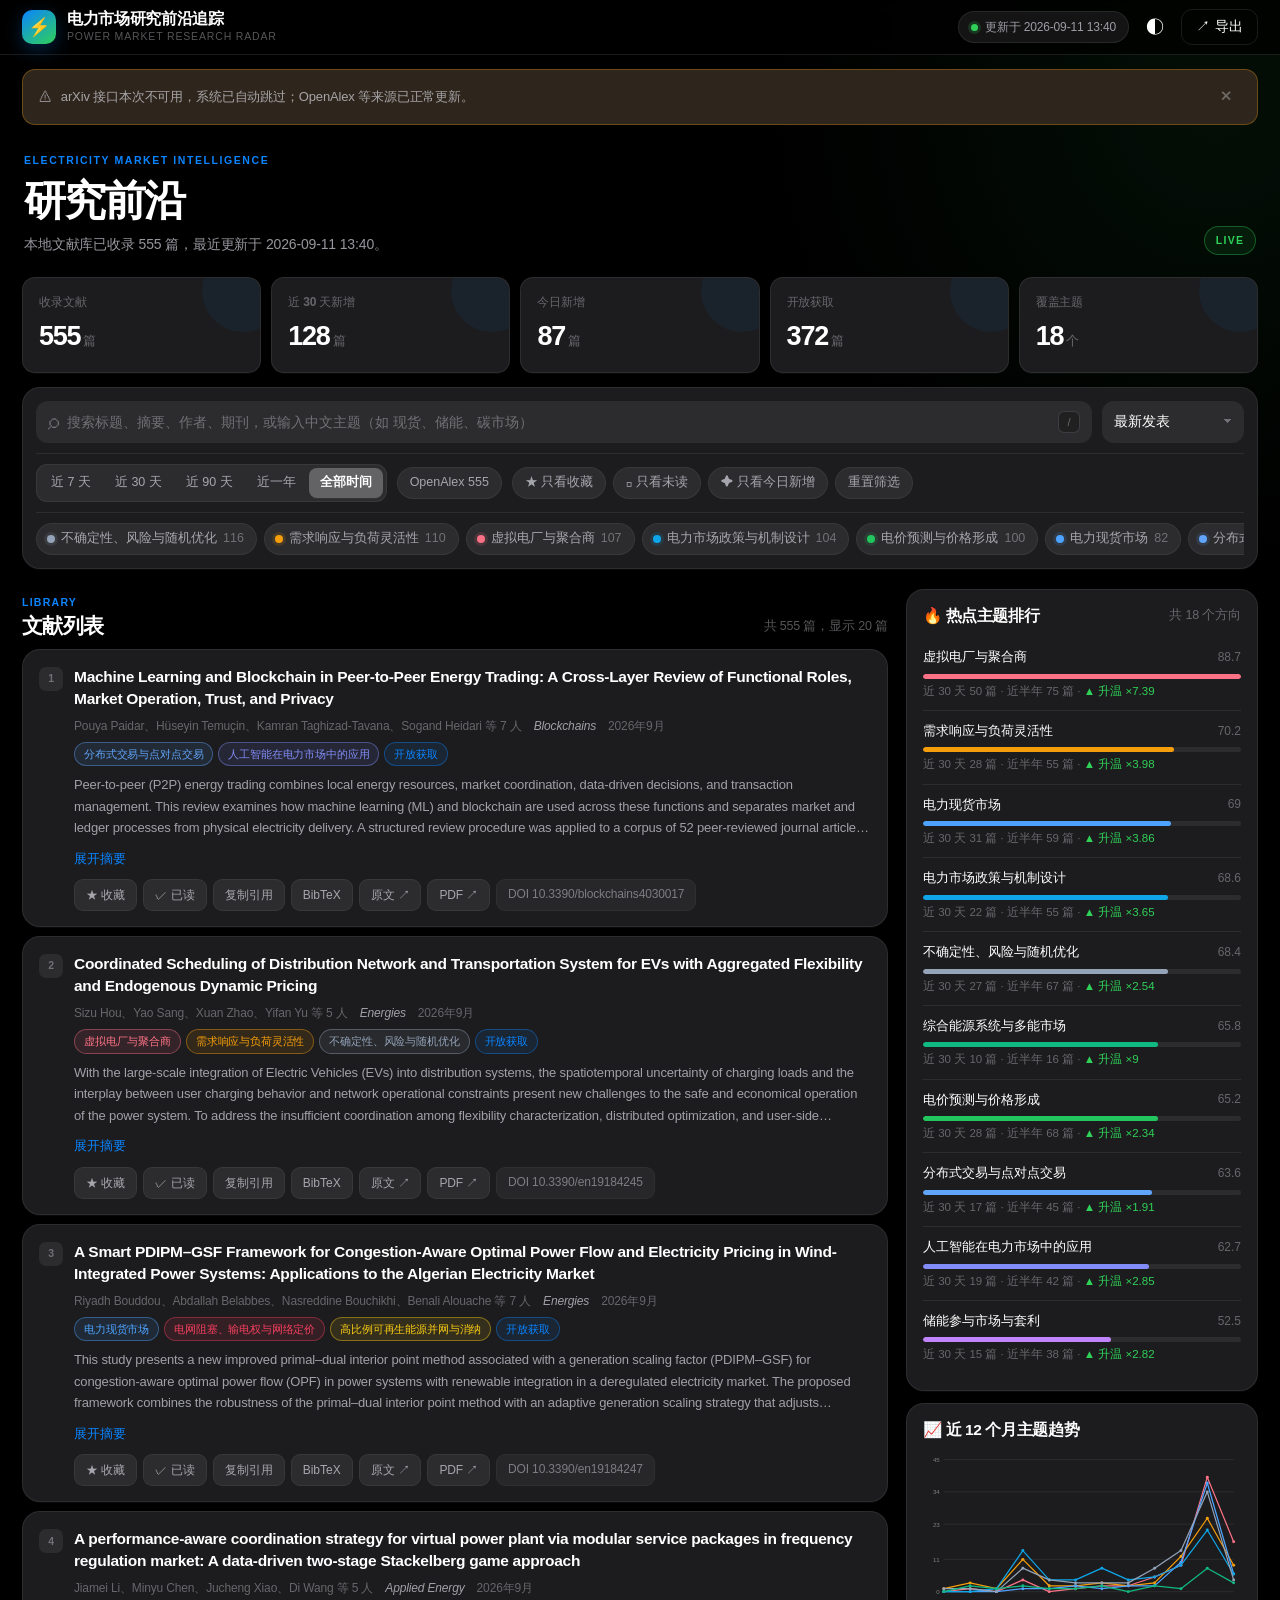
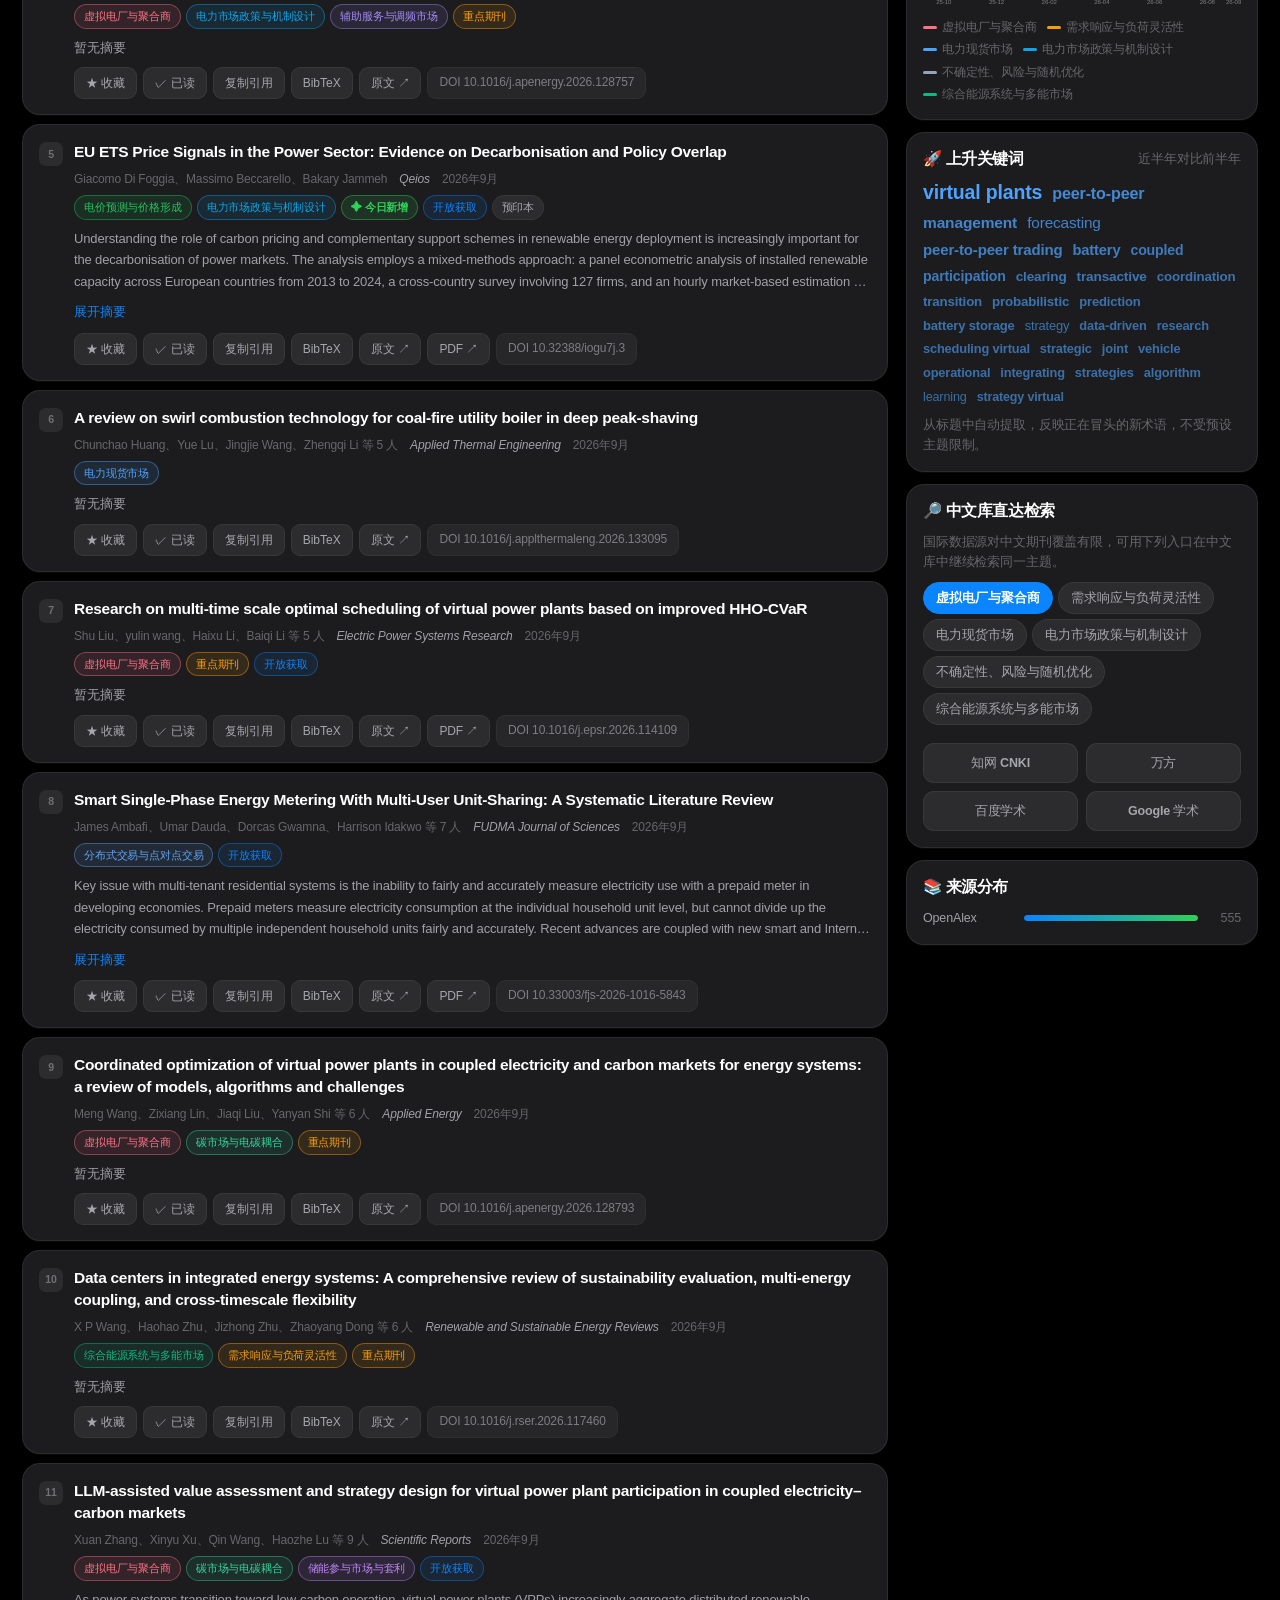
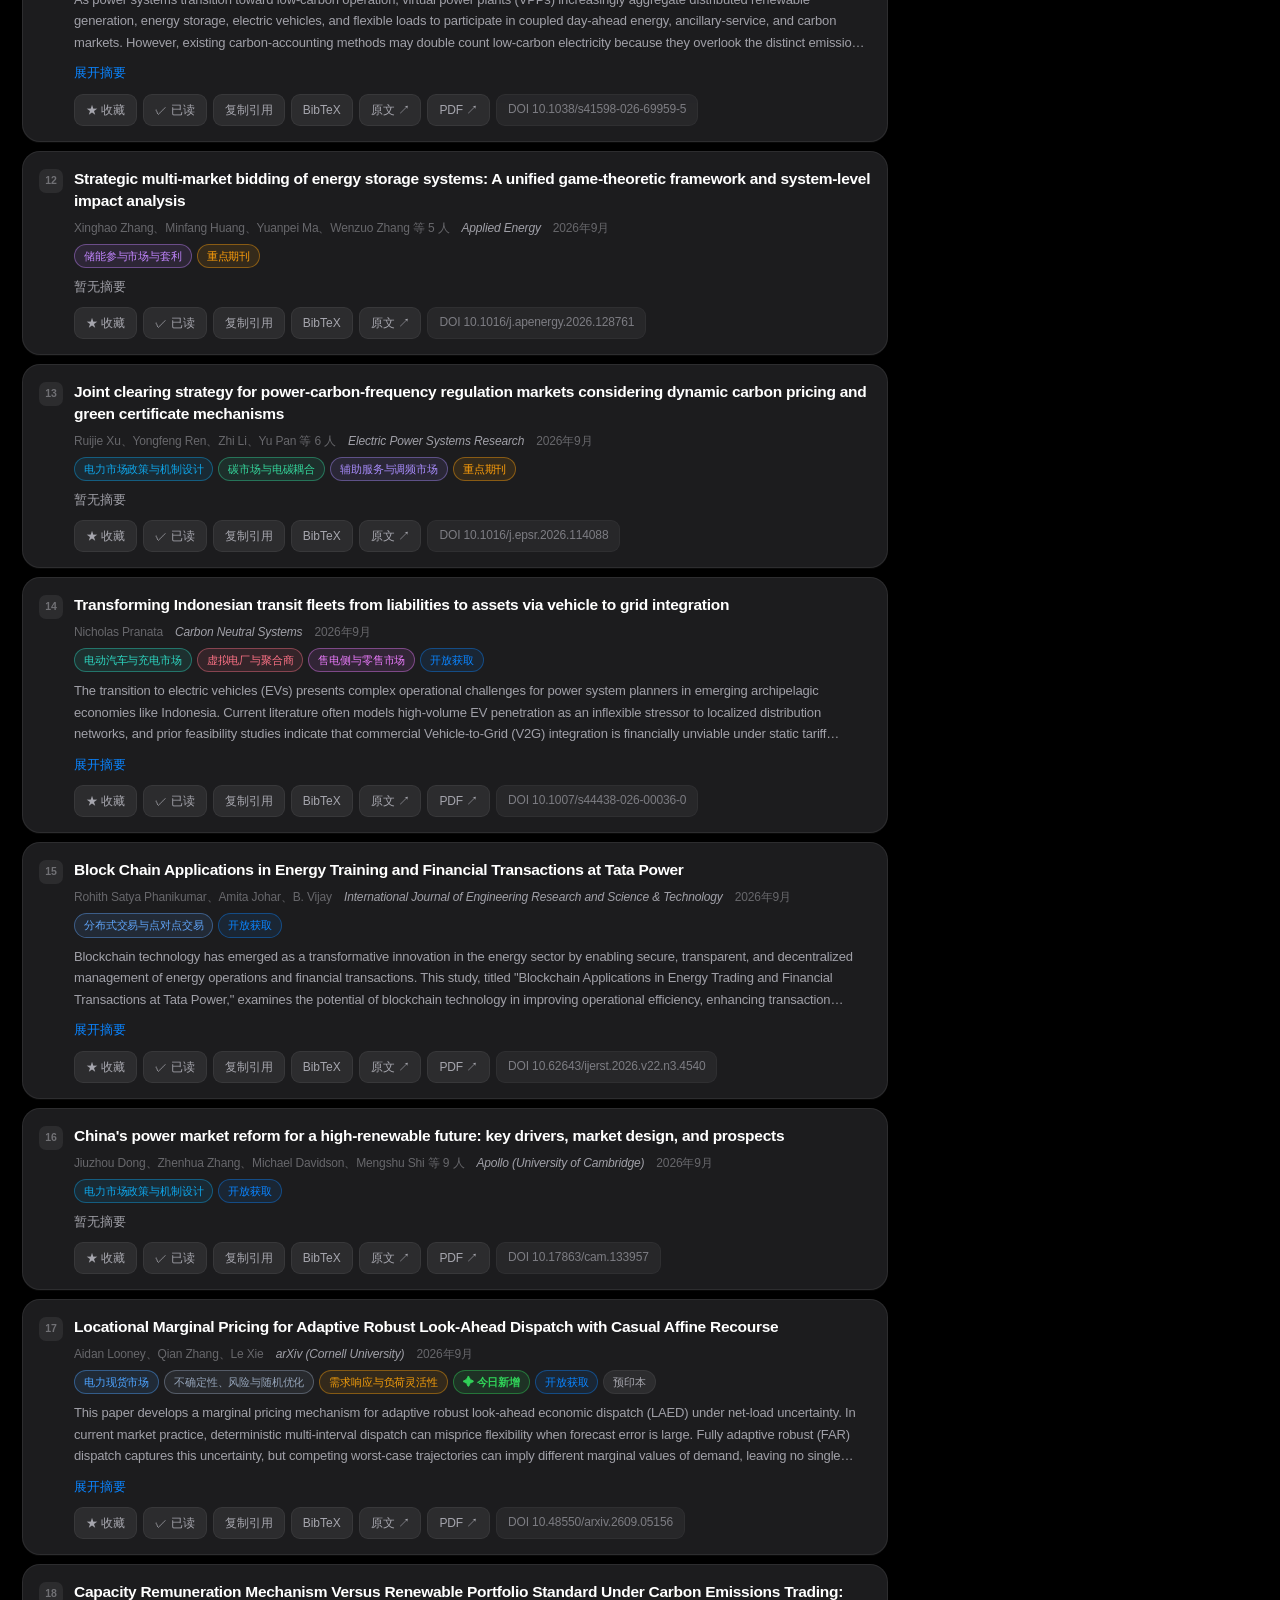
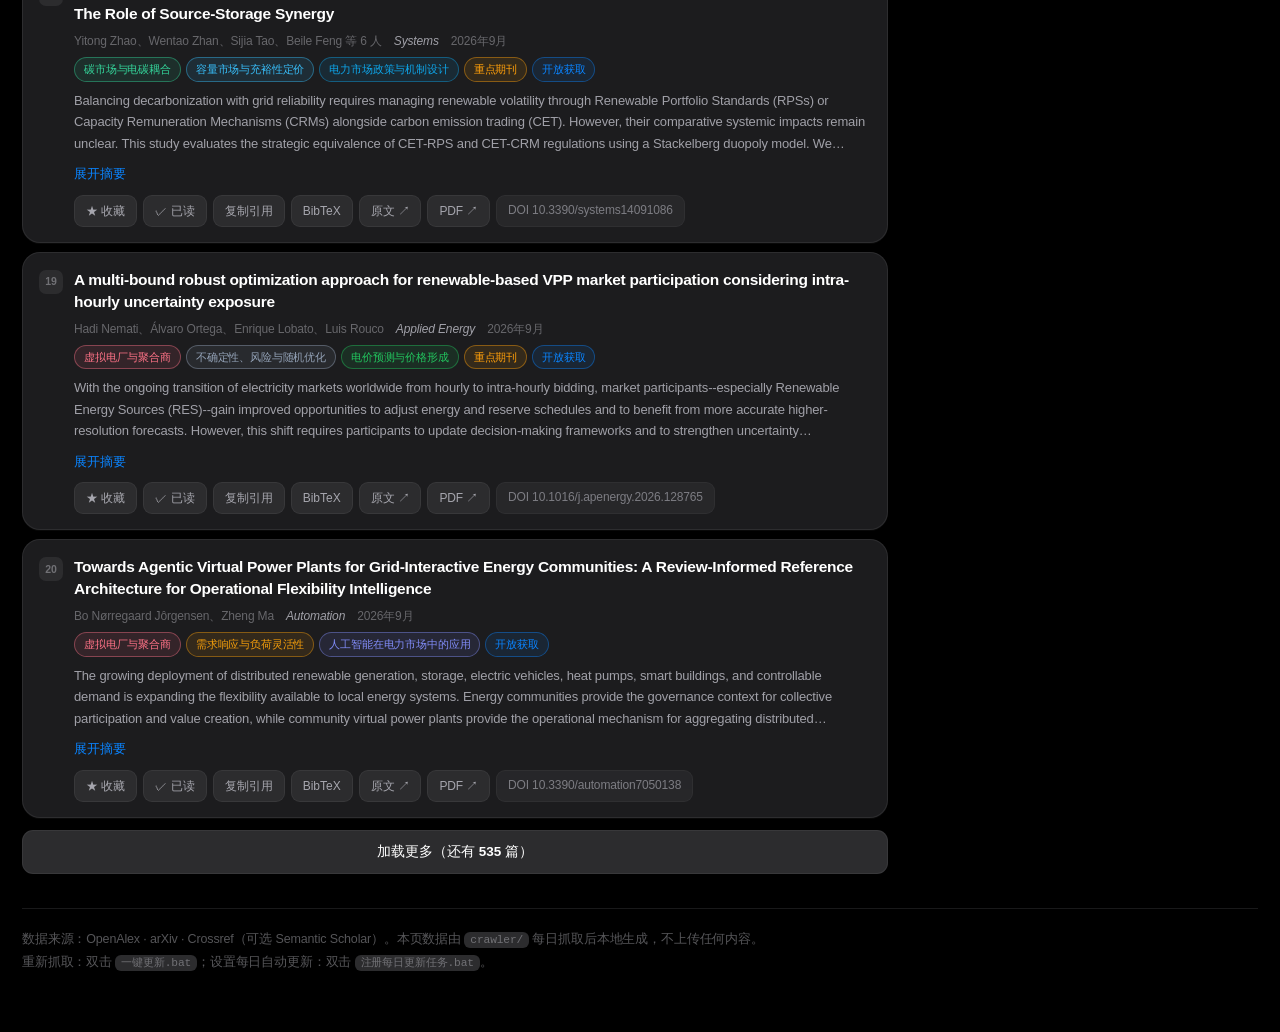
==== index.html @ a50c9492 "Initial commit: power market research radar" ====
<!DOCTYPE html>
<html lang="zh-CN" data-theme="dark">
<head>
<meta charset="UTF-8">
<meta name="viewport" content="width=device-width, initial-scale=1, viewport-fit=cover">
<meta name="color-scheme" content="dark light">
<meta name="theme-color" content="#000000" media="(prefers-color-scheme: dark)">
<meta name="theme-color" content="#f2f2f7" media="(prefers-color-scheme: light)">
<title>电力市场研究前沿追踪</title>
<meta name="description" content="每日自动追踪电力市场研究的前沿热点与重要文献">
<link rel="stylesheet" href="assets/style.css">
</head>
<body>

<header class="topbar" role="banner">
  <div class="topbar-inner">
    <div class="brand">
      <div class="brand-mark" aria-hidden="true">⚡</div>
      <div class="brand-text">
        <h1>电力市场研究前沿追踪</h1>
        <p>Power Market Research Radar</p>
      </div>
    </div>
    <div class="topbar-actions">
      <div class="update-chip" id="updateChip" title="数据更新时间">
        <span class="dot"></span>
        <span id="updateText">加载中…</span>
      </div>
      <button class="btn icon-btn" id="themeBtn" type="button" aria-label="切换深浅色" title="切换深浅色">◐</button>
      <button class="btn ghost" id="exportBtn" type="button" aria-label="导出收藏" title="导出收藏">
        <span aria-hidden="true">↗</span><span class="btn-label">导出</span>
      </button>
    </div>
  </div>
</header>

<div class="banner" id="demoBanner" hidden>
  <span>当前显示的是 <b>演示数据</b>，仅用于预览界面，不是真实文献。</span>
  <span class="banner-hint">双击运行「一键更新.bat」抓取真实文献后，会自动切换为本领域的实际检索结果。</span>
</div>

<div class="banner warn" id="errorBanner" hidden></div>

<main class="wrap">

  <section class="page-heading" aria-labelledby="pageTitle">
    <div class="page-heading-copy">
      <p class="eyebrow">ELECTRICITY MARKET INTELLIGENCE</p>
      <h2 id="pageTitle">研究前沿</h2>
      <p id="pageSummary">正在读取本地文献库…</p>
    </div>
    <div class="heading-badge" aria-hidden="true">LIVE</div>
  </section>

  <section class="stats" id="stats"></section>

  <section class="toolbar card" aria-label="文献筛选与排序">
    <div class="toolbar-row">
      <div class="search" role="search">
        <span class="search-icon" aria-hidden="true">⌕</span>
        <input id="searchInput" type="search" aria-label="搜索文献" placeholder="搜索标题、摘要、作者、期刊，或输入中文主题（如 现货、储能、碳市场）">
        <kbd class="key-hint" aria-hidden="true">/</kbd>
        <button class="clear-search" id="clearSearch" type="button" aria-label="清空搜索" hidden>✕</button>
      </div>
      <select id="sortSelect" class="select" title="排序方式" aria-label="排序方式">
        <option value="newest">最新发表</option>
        <option value="relevance">相关度</option>
        <option value="cited">总被引</option>
        <option value="velocity">引用速度</option>
        <option value="venue">重点期刊优先</option>
      </select>
    </div>

    <div class="toolbar-row wrap-row">
      <div class="chip-group segmented" id="rangeGroup" role="group" aria-label="时间范围">
        <button class="chip" data-days="7">近 7 天</button>
        <button class="chip" data-days="30">近 30 天</button>
        <button class="chip" data-days="90">近 90 天</button>
        <button class="chip" data-days="365">近一年</button>
        <button class="chip active" data-days="0">全部时间</button>
      </div>
      <div class="chip-group" id="sourceGroup"></div>
      <div class="chip-group">
        <button class="chip toggle" id="favFilter">★ 只看收藏</button>
        <button class="chip toggle" id="unreadFilter">◻ 只看未读</button>
        <button class="chip toggle" id="newFilter">✦ 只看今日新增</button>
        <button class="chip" id="resetBtn">重置筛选</button>
      </div>
    </div>

    <div class="toolbar-row">
      <div class="topic-bar" id="topicBar" role="group" aria-label="主题筛选"></div>
    </div>
  </section>

  <div class="layout">

    <section class="main-col">
      <div class="list-head">
        <div>
          <p class="section-kicker">LIBRARY</p>
          <h2 id="listTitle">文献列表</h2>
        </div>
        <div class="list-head-tools">
          <span class="muted" id="resultCount" aria-live="polite"></span>
        </div>
      </div>
      <div id="paperList" class="paper-list"></div>
      <button class="btn load-more" id="loadMoreBtn" type="button" hidden>加载更多</button>
      <div class="empty" id="emptyState" hidden></div>
    </section>

    <aside class="side-col">

      <div class="card panel">
        <div class="panel-head">
          <h3>🔥 热点主题排行</h3>
          <span class="muted" id="hotMeta"></span>
        </div>
        <div id="hotList" class="hot-list"></div>
      </div>

      <div class="card panel">
        <div class="panel-head">
          <h3>📈 近 12 个月主题趋势</h3>
        </div>
        <div class="chart-box">
          <svg id="trendChart" viewBox="0 0 520 260" preserveAspectRatio="xMidYMid meet"></svg>
        </div>
        <div class="legend" id="trendLegend"></div>
      </div>

      <div class="card panel">
        <div class="panel-head">
          <h3>🚀 上升关键词</h3>
          <span class="muted">近半年对比前半年</span>
        </div>
        <div class="cloud" id="risingCloud"></div>
        <p class="panel-note">从标题中自动提取，反映正在冒头的新术语，不受预设主题限制。</p>
      </div>

      <div class="card panel">
        <div class="panel-head">
          <h3>🔎 中文库直达检索</h3>
        </div>
        <p class="panel-note">国际数据源对中文期刊覆盖有限，可用下列入口在中文库中继续检索同一主题。</p>
        <div class="cn-links" id="cnLinks"></div>
      </div>

      <div class="card panel">
        <div class="panel-head">
          <h3>📚 来源分布</h3>
        </div>
        <div class="source-stats" id="sourceStats"></div>
      </div>

    </aside>
  </div>

  <footer class="footer">
    <p>数据来源：OpenAlex · arXiv · Crossref（可选 Semantic Scholar）。本页数据由 <code>crawler/</code> 每日抓取后本地生成，不上传任何内容。</p>
    <p class="muted">重新抓取：双击 <code>一键更新.bat</code>；设置每日自动更新：双击 <code>注册每日更新任务.bat</code>。</p>
  </footer>
</main>

<div class="modal" id="exportModal" role="dialog" aria-modal="true" aria-labelledby="exportTitle" hidden>
  <div class="modal-box" role="document">
    <div class="sheet-grabber" aria-hidden="true"></div>
    <div class="modal-head">
      <div>
        <p class="section-kicker">EXPORT</p>
        <h3 id="exportTitle">导出收藏文献</h3>
      </div>
      <button class="btn icon-btn" id="closeExport" type="button" aria-label="关闭">✕</button>
    </div>
    <p class="muted" id="exportCount"></p>
    <textarea id="exportText" readonly spellcheck="false" aria-label="导出内容"></textarea>
    <div class="modal-foot">
      <div class="chip-group segmented compact" role="group" aria-label="导出格式">
        <button class="chip active" data-fmt="bibtex">BibTeX</button>
        <button class="chip" data-fmt="markdown">Markdown</button>
        <button class="chip" data-fmt="csv">CSV</button>
        <button class="chip" data-fmt="apa">参考文献</button>
      </div>
      <div class="chip-group">
        <button class="btn" id="copyExport">复制</button>
        <button class="btn primary" id="downloadExport">下载文件</button>
      </div>
    </div>
  </div>
</div>

<div class="toast" id="toast" role="status" aria-live="polite" hidden></div>

<script src="data/data.js"></script>
<script src="data/demo.js"></script>
<script src="assets/app.js"></script>
</body>
</html>
---- assets/style.css ----
/* 电力市场研究前沿追踪 — iOS 风格界面
   无外部依赖，支持 file:// 直接打开。 */

/* ---------------------------------------------------------------- 设计变量 */

:root {
  color-scheme: dark;
  --bg: #000000;
  --bg-soft: #1c1c1e;
  --card: #1c1c1e;
  --card-2: #2c2c2e;
  --card-3: #3a3a3c;
  --line: rgba(84, 84, 88, .58);
  --line-soft: rgba(84, 84, 88, .30);
  --text: #ffffff;
  --text-2: rgba(235, 235, 245, .64);
  --text-3: rgba(235, 235, 245, .36);
  --accent: #0a84ff;
  --accent-2: #30d158;
  --warn: #ff9f0a;
  --danger: #ff453a;
  --chrome: rgba(0, 0, 0, .72);
  --chrome-line: rgba(255, 255, 255, .10);
  --seg-active: #636366;
  --shadow: 0 18px 50px rgba(0, 0, 0, .42);
  --shadow-soft: 0 1px 0 rgba(255, 255, 255, .035);
  --radius-xl: 24px;
  --radius-lg: 18px;
  --radius-md: 13px;
  --radius-sm: 10px;
  --tap: 44px;
  --ease: cubic-bezier(.2, .8, .2, 1);
}

html[data-theme="light"] {
  color-scheme: light;
  --bg: #f2f2f7;
  --bg-soft: #e5e5ea;
  --card: #ffffff;
  --card-2: #f2f2f7;
  --card-3: #e5e5ea;
  --line: rgba(60, 60, 67, .20);
  --line-soft: rgba(60, 60, 67, .11);
  --text: #000000;
  --text-2: rgba(60, 60, 67, .70);
  --text-3: rgba(60, 60, 67, .46);
  --accent: #007aff;
  --accent-2: #34c759;
  --warn: #ff9500;
  --danger: #ff3b30;
  --chrome: rgba(242, 242, 247, .78);
  --chrome-line: rgba(60, 60, 67, .14);
  --seg-active: #ffffff;
  --shadow: 0 20px 50px rgba(0, 0, 0, .12);
  --shadow-soft: 0 1px 2px rgba(0, 0, 0, .035);
}

/* ---------------------------------------------------------------- 基础 */

* { box-sizing: border-box; }

[hidden] { display: none !important; }

html {
  scroll-behavior: smooth;
  -webkit-text-size-adjust: 100%;
}

html, body { margin: 0; padding: 0; }

body {
  min-height: 100vh;
  background:
    radial-gradient(circle at 8% -10%, color-mix(in srgb, var(--accent) 12%, transparent), transparent 34rem),
    var(--bg);
  color: var(--text);
  font-family: -apple-system, BlinkMacSystemFont, "SF Pro Text", "SF Pro Display",
               "PingFang SC", "Hiragino Sans GB", "Microsoft YaHei", sans-serif;
  font-size: 15px;
  line-height: 1.5;
  letter-spacing: -.01em;
  -webkit-font-smoothing: antialiased;
  text-rendering: optimizeLegibility;
  transition: background-color .28s var(--ease), color .28s var(--ease);
}

body::before {
  content: "";
  position: fixed;
  inset: 0;
  pointer-events: none;
  z-index: -1;
  background:
    radial-gradient(circle at 95% 12%, color-mix(in srgb, var(--accent-2) 7%, transparent), transparent 28rem);
}

a {
  color: var(--accent);
  text-decoration: none;
  -webkit-tap-highlight-color: transparent;
}

a:hover { text-decoration: none; }

h1, h2, h3 {
  margin: 0;
  font-weight: 700;
  line-height: 1.25;
  letter-spacing: -.025em;
}

code {
  font-family: ui-monospace, "SF Mono", "Cascadia Code", Consolas, monospace;
  background: var(--card-2);
  padding: 2px 6px;
  border-radius: 6px;
  font-size: .9em;
}

button, input, select, textarea {
  font: inherit;
  color: inherit;
}

button, a, input, select, textarea {
  outline: none;
}

button:focus-visible,
a:focus-visible,
input:focus-visible,
select:focus-visible,
textarea:focus-visible,
[tabindex]:focus-visible {
  box-shadow: 0 0 0 3px color-mix(in srgb, var(--accent) 36%, transparent);
}

::selection {
  color: #fff;
  background: color-mix(in srgb, var(--accent) 82%, #000);
}

.muted {
  color: var(--text-3);
  font-size: 12.5px;
}

.section-kicker {
  margin: 0 0 2px;
  color: var(--accent);
  font-size: 10.5px;
  font-weight: 700;
  letter-spacing: .12em;
}

/* ---------------------------------------------------------------- 顶栏 */

.topbar {
  position: sticky;
  top: 0;
  z-index: 60;
  padding-top: env(safe-area-inset-top);
  background: var(--chrome);
  border-bottom: 1px solid var(--chrome-line);
  -webkit-backdrop-filter: saturate(180%) blur(22px);
  backdrop-filter: saturate(180%) blur(22px);
  transition: background-color .28s var(--ease), border-color .28s var(--ease);
}

.topbar-inner {
  width: min(1280px, 100%);
  min-height: 54px;
  margin: 0 auto;
  padding: 8px 22px;
  display: flex;
  align-items: center;
  justify-content: space-between;
  gap: 16px;
}

.brand {
  display: flex;
  align-items: center;
  gap: 11px;
  min-width: 0;
}

.brand-mark {
  width: 34px;
  height: 34px;
  flex: none;
  display: grid;
  place-items: center;
  border-radius: 10px;
  color: #fff;
  font-size: 18px;
  background: linear-gradient(145deg, #0a84ff, #30d158);
  box-shadow: 0 6px 18px rgba(10, 132, 255, .26);
}

.brand-text { min-width: 0; }

.brand-text h1 {
  overflow: hidden;
  font-size: 16px;
  font-weight: 650;
  letter-spacing: -.02em;
  text-overflow: ellipsis;
  white-space: nowrap;
}

.brand-text p {
  margin: 0;
  overflow: hidden;
  color: var(--text-3);
  font-size: 10.5px;
  letter-spacing: .08em;
  text-overflow: ellipsis;
  text-transform: uppercase;
  white-space: nowrap;
}

.topbar-actions {
  display: flex;
  align-items: center;
  gap: 8px;
  flex: none;
}

.update-chip {
  display: inline-flex;
  align-items: center;
  gap: 7px;
  min-height: 32px;
  padding: 0 12px;
  border: 1px solid var(--line-soft);
  border-radius: 999px;
  color: var(--text-2);
  background: color-mix(in srgb, var(--card) 72%, transparent);
  font-size: 12px;
  font-variant-numeric: tabular-nums;
  white-space: nowrap;
}

.update-chip .dot {
  width: 7px;
  height: 7px;
  flex: none;
  border-radius: 50%;
  background: var(--accent-2);
  box-shadow: 0 0 0 3px color-mix(in srgb, var(--accent-2) 18%, transparent);
}

/* ---------------------------------------------------------------- 按钮 */

.btn {
  min-height: 36px;
  padding: 7px 14px;
  border: 1px solid var(--line-soft);
  border-radius: 11px;
  color: var(--text);
  background: var(--card-2);
  font-size: 13.5px;
  font-weight: 560;
  cursor: pointer;
  -webkit-tap-highlight-color: transparent;
  transition:
    transform .16s var(--ease),
    background-color .16s var(--ease),
    border-color .16s var(--ease),
    color .16s var(--ease),
    opacity .16s var(--ease);
}

.btn:active { transform: scale(.965); }

.btn.ghost { background: transparent; }

.btn.icon-btn {
  width: 36px;
  min-width: 36px;
  padding: 0;
  display: inline-grid;
  place-items: center;
  border-color: transparent;
  background: transparent;
  font-size: 18px;
}

.btn.primary {
  color: #fff;
  border-color: transparent;
  background: var(--accent);
  box-shadow: 0 8px 20px color-mix(in srgb, var(--accent) 24%, transparent);
}

.btn.primary:active { opacity: .86; }

.btn-label { margin-left: 5px; }

@media (hover: hover) {
  .btn:hover {
    border-color: color-mix(in srgb, var(--accent) 42%, var(--line));
    background: color-mix(in srgb, var(--accent) 7%, var(--card-2));
  }
  .btn.ghost:hover { background: var(--card-2); }
  .btn.icon-btn:hover { background: var(--card-2); }
  .btn.primary:hover { background: color-mix(in srgb, var(--accent) 88%, #fff); }
}

/* ---------------------------------------------------------------- 提示条 */

.banner {
  width: min(1236px, calc(100% - 44px));
  margin: 14px auto 0;
  padding: 12px 16px;
  display: flex;
  flex-wrap: wrap;
  align-items: baseline;
  gap: 5px 14px;
  border: 1px solid color-mix(in srgb, var(--warn) 34%, transparent);
  border-radius: var(--radius-md);
  background: color-mix(in srgb, var(--warn) 10%, var(--card));
  color: var(--text-2);
  font-size: 13px;
}

.banner b { color: var(--warn); }

.banner.warn {
  display: flex;
  align-items: center;
  gap: 9px;
  border-color: color-mix(in srgb, var(--warn) 30%, transparent);
  background: color-mix(in srgb, var(--warn) 8%, var(--card));
  color: var(--text-2);
}

.banner-message {
  min-width: 0;
  flex: 1;
}

.banner-dismiss {
  width: 30px;
  height: 30px;
  flex: none;
  padding: 0;
  border: 0;
  border-radius: 50%;
  color: var(--text-3);
  background: transparent;
  cursor: pointer;
}

.banner-dismiss:active {
  transform: scale(.92);
  background: var(--card-2);
}

/* ---------------------------------------------------------------- 页面布局 */

.wrap {
  width: min(1280px, 100%);
  margin: 0 auto;
  padding: 0 22px calc(56px + env(safe-area-inset-bottom));
}

.page-heading {
  min-height: 128px;
  padding: 28px 2px 22px;
  display: flex;
  align-items: flex-end;
  justify-content: space-between;
  gap: 20px;
}

.page-heading-copy { min-width: 0; }

.eyebrow {
  margin: 0 0 6px;
  color: var(--accent);
  font-size: 10.5px;
  font-weight: 750;
  letter-spacing: .15em;
}

.page-heading h2 {
  font-size: clamp(30px, 4vw, 42px);
  font-weight: 760;
  letter-spacing: -.045em;
}

.page-heading p:last-child {
  max-width: 700px;
  margin: 7px 0 0;
  color: var(--text-2);
  font-size: 14px;
}

.heading-badge {
  min-width: 52px;
  padding: 6px 10px;
  border: 1px solid color-mix(in srgb, var(--accent-2) 36%, transparent);
  border-radius: 999px;
  color: var(--accent-2);
  background: color-mix(in srgb, var(--accent-2) 9%, transparent);
  font-size: 10.5px;
  font-weight: 750;
  letter-spacing: .12em;
  text-align: center;
}

.card {
  border: 1px solid var(--line-soft);
  border-radius: var(--radius-lg);
  background: var(--card);
  box-shadow: var(--shadow-soft);
  transition: background-color .28s var(--ease), border-color .28s var(--ease);
}

/* ---------------------------------------------------------------- 统计卡片 */

.stats {
  display: grid;
  grid-template-columns: repeat(5, minmax(0, 1fr));
  gap: 10px;
  margin-bottom: 14px;
}

.stat {
  position: relative;
  min-height: 92px;
  padding: 15px 16px;
  overflow: hidden;
  border: 1px solid var(--line-soft);
  border-radius: var(--radius-md);
  background: var(--card);
  box-shadow: var(--shadow-soft);
}

.stat::after {
  content: "";
  position: absolute;
  right: -24px;
  top: -28px;
  width: 82px;
  height: 82px;
  border-radius: 50%;
  background: var(--accent);
  opacity: .06;
}

.stat-label {
  color: var(--text-3);
  font-size: 12px;
  font-weight: 560;
}

.stat-value {
  margin-top: 5px;
  color: var(--text);
  font-size: 27px;
  font-weight: 760;
  letter-spacing: -.045em;
  font-variant-numeric: tabular-nums;
}

.stat-value small {
  margin-left: 3px;
  color: var(--text-3);
  font-size: 12.5px;
  font-weight: 560;
}

/* ---------------------------------------------------------------- 工具栏 */

.toolbar {
  padding: 13px;
  margin-bottom: 20px;
}

.toolbar-row {
  display: flex;
  align-items: center;
  gap: 10px;
}

.toolbar-row + .toolbar-row {
  margin-top: 10px;
  padding-top: 10px;
  border-top: 1px solid var(--line-soft);
}

.wrap-row { flex-wrap: wrap; }

.search {
  min-width: 220px;
  flex: 1;
  height: 42px;
  display: flex;
  align-items: center;
  gap: 8px;
  padding: 0 11px;
  border: 1px solid transparent;
  border-radius: 12px;
  background: var(--card-2);
  cursor: text;
  transition: background-color .18s var(--ease), box-shadow .18s var(--ease);
}

.search:focus-within {
  background: color-mix(in srgb, var(--accent) 6%, var(--card-2));
  box-shadow: 0 0 0 3px color-mix(in srgb, var(--accent) 22%, transparent);
}

.search-icon {
  color: var(--text-3);
  font-size: 22px;
  line-height: 1;
  transform: translateY(-1px);
}

.search input {
  min-width: 0;
  flex: 1;
  height: 100%;
  padding: 0;
  border: 0;
  outline: 0;
  background: transparent;
  font-size: 14px;
}

.search input::placeholder { color: var(--text-3); }

.key-hint {
  min-width: 22px;
  height: 22px;
  display: inline-grid;
  place-items: center;
  border: 1px solid var(--line);
  border-radius: 6px;
  color: var(--text-3);
  background: color-mix(in srgb, var(--card) 72%, transparent);
  font-family: inherit;
  font-size: 11px;
}

.clear-search {
  width: 28px;
  height: 28px;
  padding: 0;
  border: 0;
  border-radius: 50%;
  color: var(--text-3);
  background: var(--card-3);
  cursor: pointer;
  font-size: 12px;
}

.clear-search:active { transform: scale(.92); }

.select {
  height: 42px;
  min-width: 142px;
  padding: 0 34px 0 12px;
  border: 0;
  border-radius: 12px;
  color: var(--text);
  background: var(--card-2);
  background-image:
    linear-gradient(45deg, transparent 50%, var(--text-3) 50%),
    linear-gradient(135deg, var(--text-3) 50%, transparent 50%);
  background-position:
    calc(100% - 16px) 18px,
    calc(100% - 12px) 18px;
  background-repeat: no-repeat;
  background-size: 4px 4px, 4px 4px;
  appearance: none;
  font-size: 13.5px;
  cursor: pointer;
}

.chip-group {
  display: flex;
  flex-wrap: wrap;
  gap: 7px;
}

.wrap-row .chip-group {
  min-width: 0;
  max-width: 100%;
  flex-wrap: nowrap;
  overflow-x: auto;
  overscroll-behavior-x: contain;
  scrollbar-width: none;
  -webkit-overflow-scrolling: touch;
}

.wrap-row .chip-group::-webkit-scrollbar,
.topic-bar::-webkit-scrollbar { display: none; }

.chip {
  min-height: 32px;
  padding: 5px 12px;
  border: 1px solid var(--line-soft);
  border-radius: 999px;
  color: var(--text-2);
  background: var(--card-2);
  font-size: 12.5px;
  font-weight: 540;
  white-space: nowrap;
  cursor: pointer;
  -webkit-tap-highlight-color: transparent;
  transition:
    transform .16s var(--ease),
    background-color .16s var(--ease),
    border-color .16s var(--ease),
    color .16s var(--ease);
}

.chip:active { transform: scale(.95); }

.chip.active {
  color: #fff;
  border-color: var(--accent);
  background: var(--accent);
  font-weight: 650;
}

.chip.toggle.on {
  color: var(--accent-2);
  border-color: color-mix(in srgb, var(--accent-2) 46%, transparent);
  background: color-mix(in srgb, var(--accent-2) 13%, transparent);
  font-weight: 650;
}

/* iOS 分段控件 */
.segmented {
  gap: 2px;
  padding: 3px;
  border: 1px solid var(--line-soft);
  border-radius: 11px;
  background: var(--card-2);
}

.segmented .chip {
  min-height: 30px;
  padding: 4px 11px;
  border: 0;
  border-radius: 8px;
  background: transparent;
}

.segmented .chip.active {
  color: var(--text);
  background: var(--seg-active);
  box-shadow: var(--shadow-soft);
}

.segmented.compact .chip { min-height: 28px; font-size: 12px; }

.topic-bar {
  display: flex;
  flex-wrap: nowrap;
  gap: 7px;
  overflow-x: auto;
  overscroll-behavior-x: contain;
  scrollbar-width: none;
  -webkit-overflow-scrolling: touch;
}

.topic-chip {
  min-height: 32px;
  display: inline-flex;
  align-items: center;
  gap: 6px;
  flex: none;
  padding: 5px 12px 5px 10px;
  border: 1px solid var(--line-soft);
  border-radius: 999px;
  color: var(--text-2);
  background: var(--card-2);
  font-size: 12.5px;
  white-space: nowrap;
  cursor: pointer;
  -webkit-tap-highlight-color: transparent;
  transition:
    transform .16s var(--ease),
    background-color .16s var(--ease),
    border-color .16s var(--ease),
    color .16s var(--ease);
}

.topic-chip:active { transform: scale(.96); }

.topic-chip .swatch {
  width: 8px;
  height: 8px;
  flex: none;
  border-radius: 50%;
  background: var(--c, var(--accent));
  box-shadow: 0 0 0 3px color-mix(in srgb, var(--c, var(--accent)) 13%, transparent);
}

.topic-chip .cnt {
  color: var(--text-3);
  font-weight: 500;
}

.topic-chip.on {
  color: var(--text);
  border-color: color-mix(in srgb, var(--c, var(--accent)) 52%, transparent);
  background: color-mix(in srgb, var(--c, var(--accent)) 13%, transparent);
  font-weight: 650;
}

@media (hover: hover) {
  .chip:hover {
    color: var(--text);
    border-color: color-mix(in srgb, var(--accent) 40%, var(--line-soft));
  }
  .topic-chip:hover {
    color: var(--text);
    border-color: color-mix(in srgb, var(--c, var(--accent)) 46%, var(--line-soft));
  }
}

/* ---------------------------------------------------------------- 主区域布局 */

.layout {
  display: grid;
  grid-template-columns: minmax(0, 1fr) 352px;
  gap: 18px;
  align-items: start;
}

.main-col { min-width: 0; }

.list-head {
  min-height: 48px;
  margin: 2px 0 10px;
  display: flex;
  align-items: flex-end;
  justify-content: space-between;
  gap: 14px;
}

.list-head h2 {
  font-size: 21px;
  font-weight: 740;
}

.list-head-tools {
  padding-bottom: 2px;
  text-align: right;
}

/* ---------------------------------------------------------------- 文献列表 */

.paper-list {
  display: flex;
  flex-direction: column;
  gap: 9px;
}

.paper {
  position: relative;
  padding: 16px 16px 15px;
  overflow: hidden;
  border: 1px solid var(--line-soft);
  border-radius: var(--radius-lg);
  background: var(--card);
  box-shadow: var(--shadow-soft);
  -webkit-tap-highlight-color: transparent;
  transition:
    transform .18s var(--ease),
    border-color .18s var(--ease),
    background-color .18s var(--ease),
    opacity .18s var(--ease);
}

.paper::before {
  content: "";
  position: absolute;
  left: 0;
  top: 16px;
  bottom: 16px;
  width: 3px;
  border-radius: 0 3px 3px 0;
  background: var(--accent);
  opacity: 0;
  transform: scaleY(.45);
  transition: opacity .18s var(--ease), transform .18s var(--ease);
}

.paper.fav::before {
  background: var(--warn);
  opacity: 1;
  transform: scaleY(1);
}

.paper.read { opacity: .58; }

.paper:active { transform: scale(.995); }

.paper-top {
  display: flex;
  align-items: flex-start;
  gap: 11px;
}

.paper-idx {
  width: 24px;
  height: 24px;
  flex: none;
  display: grid;
  place-items: center;
  margin-top: 1px;
  border-radius: 7px;
  color: var(--text-3);
  background: var(--card-2);
  font-size: 10.5px;
  font-weight: 650;
  font-variant-numeric: tabular-nums;
}

.paper-body {
  min-width: 0;
  flex: 1;
}

.paper-title {
  margin: 0 0 7px;
  color: var(--text);
  font-size: 15.5px;
  font-weight: 680;
  line-height: 1.42;
  letter-spacing: -.018em;
  word-break: break-word;
}

.paper-title a {
  color: inherit;
  transition: color .16s var(--ease);
}

.paper-meta {
  display: flex;
  flex-wrap: wrap;
  gap: 3px 12px;
  margin-bottom: 7px;
  color: var(--text-3);
  font-size: 12px;
}

.paper-meta .venue {
  color: var(--text-2);
  font-style: italic;
}

.badges {
  display: flex;
  flex-wrap: wrap;
  gap: 5px;
  margin-bottom: 8px;
}

.badge {
  min-height: 23px;
  padding: 3px 9px;
  border: 1px solid var(--line-soft);
  border-radius: 999px;
  color: var(--text-2);
  background: var(--card-2);
  font-size: 11px;
  font-weight: 540;
  white-space: nowrap;
}

.badge.topic {
  color: var(--c);
  border-color: color-mix(in srgb, var(--c) 42%, transparent);
  background: color-mix(in srgb, var(--c) 11%, transparent);
}

.badge.new {
  color: var(--accent-2);
  border-color: color-mix(in srgb, var(--accent-2) 42%, transparent);
  background: color-mix(in srgb, var(--accent-2) 12%, transparent);
  font-weight: 650;
}

.badge.top {
  color: var(--warn);
  border-color: color-mix(in srgb, var(--warn) 42%, transparent);
  background: color-mix(in srgb, var(--warn) 11%, transparent);
}

.badge.oa {
  color: var(--accent);
  border-color: color-mix(in srgb, var(--accent) 40%, transparent);
  background: color-mix(in srgb, var(--accent) 10%, transparent);
}

.abstract {
  display: -webkit-box;
  margin: 0 0 8px;
  overflow: hidden;
  color: var(--text-2);
  font-size: 13px;
  line-height: 1.65;
  -webkit-box-orient: vertical;
  -webkit-line-clamp: 3;
}

.abstract.open {
  display: block;
  overflow: visible;
  -webkit-line-clamp: unset;
}

.abstract-toggle {
  padding: 2px 0;
  border: 0;
  color: var(--accent);
  background: transparent;
  font-size: 12.5px;
  font-weight: 560;
  cursor: pointer;
}

.paper-actions {
  display: flex;
  flex-wrap: wrap;
  gap: 6px;
  margin-top: 9px;
}

.act {
  min-height: 32px;
  padding: 5px 11px;
  border: 1px solid var(--line-soft);
  border-radius: 9px;
  color: var(--text-2);
  background: var(--card-2);
  font-size: 12px;
  font-weight: 540;
  white-space: nowrap;
  cursor: pointer;
  -webkit-tap-highlight-color: transparent;
  transition:
    transform .15s var(--ease),
    background-color .15s var(--ease),
    color .15s var(--ease),
    border-color .15s var(--ease);
}

.act:active { transform: scale(.95); }

.act.on {
  color: var(--warn);
  border-color: color-mix(in srgb, var(--warn) 42%, transparent);
  background: color-mix(in srgb, var(--warn) 10%, transparent);
  font-weight: 650;
}

.act.read-on {
  color: var(--accent-2);
  border-color: color-mix(in srgb, var(--accent-2) 42%, transparent);
  background: color-mix(in srgb, var(--accent-2) 10%, transparent);
  font-weight: 650;
}

.act.link {
  display: inline-flex;
  align-items: center;
  text-decoration: none;
}

@media (hover: hover) {
  .paper:hover {
    border-color: color-mix(in srgb, var(--accent) 22%, var(--line-soft));
    background: color-mix(in srgb, var(--accent) 2.5%, var(--card));
  }
  .paper-title a:hover { color: var(--accent); }
  .act:hover {
    color: var(--accent);
    border-color: color-mix(in srgb, var(--accent) 42%, transparent);
    background: color-mix(in srgb, var(--accent) 8%, var(--card-2));
  }
  .abstract-toggle:hover { text-decoration: underline; }
}

.load-more {
  width: 100%;
  min-height: 44px;
  margin-top: 12px;
}

.empty {
  padding: 62px 24px;
  border: 1px dashed var(--line);
  border-radius: var(--radius-lg);
  color: var(--text-3);
  background: var(--card);
  text-align: center;
}

.empty h3 {
  margin-bottom: 9px;
  color: var(--text-2);
  font-size: 17px;
}

.empty ol {
  display: inline-block;
  margin: 12px 0;
  text-align: left;
  line-height: 2;
}

/* ---------------------------------------------------------------- 侧栏 */

.side-col {
  display: flex;
  flex-direction: column;
  gap: 12px;
  position: sticky;
  top: 66px;
}

.panel { padding: 16px; }

.panel-head {
  display: flex;
  align-items: flex-end;
  justify-content: space-between;
  gap: 10px;
  margin-bottom: 12px;
}

.panel-head h3 {
  font-size: 15.5px;
  font-weight: 690;
}

.panel-note {
  margin: 10px 0 0;
  color: var(--text-3);
  font-size: 12.5px;
  line-height: 1.6;
}

/* 热点排行 */
.hot-list { display: flex; flex-direction: column; }

.hot-row {
  width: 100%;
  padding: 10px 0;
  border: 0;
  border-bottom: 1px solid var(--line-soft);
  color: inherit;
  background: transparent;
  text-align: left;
  cursor: pointer;
  -webkit-tap-highlight-color: transparent;
  transition: transform .15s var(--ease), opacity .15s var(--ease);
}

.hot-row:last-child { border-bottom: 0; }
.hot-row:active { transform: scale(.985); opacity: .75; }

.hot-line {
  display: flex;
  align-items: center;
  gap: 8px;
}

.hot-name {
  min-width: 0;
  flex: 1;
  overflow: hidden;
  font-size: 13px;
  font-weight: 580;
  text-overflow: ellipsis;
  white-space: nowrap;
}

.hot-score {
  color: var(--text-3);
  font-size: 12px;
  font-variant-numeric: tabular-nums;
}

.hot-bar {
  height: 5px;
  margin-top: 7px;
  overflow: hidden;
  border-radius: 3px;
  background: var(--card-2);
}

.hot-bar i {
  display: block;
  height: 100%;
  border-radius: 3px;
  transition: width .5s var(--ease);
}

.hot-sub {
  margin-top: 4px;
  color: var(--text-3);
  font-size: 11.5px;
}

.trend-up { color: var(--accent-2); }
.trend-down { color: var(--danger); }

@media (hover: hover) {
  .hot-row:hover .hot-name { color: var(--accent); }
}

/* 趋势图 */
.chart-box {
  width: 100%;
  overflow: hidden;
}

#trendChart {
  display: block;
  width: 100%;
  height: auto;
  color: var(--text);
}

.legend {
  display: flex;
  flex-wrap: wrap;
  gap: 5px 10px;
  margin-top: 9px;
}

.legend span {
  display: inline-flex;
  align-items: center;
  gap: 5px;
  color: var(--text-3);
  font-size: 11.5px;
  cursor: pointer;
  transition: opacity .16s var(--ease);
}

.legend i {
  width: 14px;
  height: 3px;
  display: inline-block;
  border-radius: 2px;
}

.legend span.off { opacity: .32; }

/* 关键词云 */
.cloud {
  display: flex;
  flex-wrap: wrap;
  align-items: baseline;
  gap: 7px 10px;
}

.cloud span {
  color: var(--text-2);
  line-height: 1.3;
  cursor: default;
}

.cloud span.fresh { font-weight: 750; }

/* 中文检索 */
.cn-links {
  display: grid;
  grid-template-columns: 1fr 1fr;
  gap: 8px;
  margin-top: 10px;
}

.cn-links a {
  min-height: 40px;
  display: grid;
  place-items: center;
  padding: 8px 7px;
  border: 1px solid var(--line-soft);
  border-radius: 11px;
  color: var(--text-2);
  background: var(--card-2);
  font-size: 12.5px;
  font-weight: 560;
  text-align: center;
  transition:
    transform .16s var(--ease),
    color .16s var(--ease),
    border-color .16s var(--ease),
    background-color .16s var(--ease);
}

.cn-links a:active { transform: scale(.96); }

.cn-query {
  display: flex;
  flex-wrap: wrap;
  gap: 5px;
  margin-bottom: 10px;
}

@media (hover: hover) {
  .cn-links a:hover {
    color: var(--accent);
    border-color: color-mix(in srgb, var(--accent) 42%, transparent);
    background: color-mix(in srgb, var(--accent) 7%, var(--card-2));
  }
}

/* 来源分布 */
.source-stats {
  display: flex;
  flex-direction: column;
  gap: 9px;
}

.src-line {
  display: flex;
  align-items: center;
  gap: 9px;
  font-size: 12.5px;
}

.src-line .name {
  min-width: 92px;
  color: var(--text-2);
}

.src-line .bar {
  height: 6px;
  flex: 1;
  overflow: hidden;
  border-radius: 3px;
  background: var(--card-2);
}

.src-line .bar i {
  display: block;
  height: 100%;
  border-radius: 3px;
  background: linear-gradient(90deg, var(--accent), var(--accent-2));
}

.src-line .num {
  min-width: 34px;
  color: var(--text-3);
  font-variant-numeric: tabular-nums;
  text-align: right;
}

/* ---------------------------------------------------------------- 页脚 */

.footer {
  margin-top: 34px;
  padding-top: 17px;
  border-top: 1px solid var(--line-soft);
  color: var(--text-3);
  font-size: 12.5px;
}

.footer p { margin: 4px 0; }

/* ---------------------------------------------------------------- 导出面板 */

.modal {
  position: fixed;
  inset: 0;
  z-index: 100;
  display: grid;
  place-items: center;
  padding: 24px;
  background: rgba(0, 0, 0, .48);
  -webkit-backdrop-filter: blur(10px);
  backdrop-filter: blur(10px);
  animation: modal-in .2s var(--ease);
}

.modal[hidden] { display: none; }

.modal-box {
  width: min(760px, 100%);
  max-height: min(84vh, 760px);
  padding: 19px 20px calc(19px + env(safe-area-inset-bottom));
  display: flex;
  flex-direction: column;
  gap: 11px;
  border: 1px solid var(--line);
  border-radius: 22px;
  background: color-mix(in srgb, var(--card) 94%, transparent);
  box-shadow: var(--shadow);
  -webkit-backdrop-filter: saturate(180%) blur(28px);
  backdrop-filter: saturate(180%) blur(28px);
  animation: sheet-in .28s var(--ease);
}

.sheet-grabber {
  width: 36px;
  height: 5px;
  display: none;
  margin: -7px auto 2px;
  border-radius: 999px;
  background: var(--card-3);
}

.modal-head {
  display: flex;
  align-items: center;
  justify-content: space-between;
  gap: 12px;
}

.modal-head h3 { font-size: 18px; }

#exportText {
  min-height: 280px;
  flex: 1;
  padding: 13px;
  resize: vertical;
  border: 1px solid var(--line-soft);
  border-radius: 12px;
  color: var(--text);
  background: var(--card-2);
  font-family: ui-monospace, "SF Mono", "Cascadia Code", Consolas, monospace;
  font-size: 12.5px;
  line-height: 1.65;
}

.modal-foot {
  display: flex;
  justify-content: space-between;
  gap: 12px;
  flex-wrap: wrap;
}

@keyframes modal-in {
  from { opacity: 0; }
  to { opacity: 1; }
}

@keyframes sheet-in {
  from { opacity: 0; transform: translateY(14px) scale(.985); }
  to { opacity: 1; transform: translateY(0) scale(1); }
}

/* ---------------------------------------------------------------- Toast */

.toast {
  position: fixed;
  left: 50%;
  bottom: calc(28px + env(safe-area-inset-bottom));
  z-index: 120;
  max-width: min(86vw, 480px);
  padding: 11px 17px;
  transform: translateX(-50%);
  border: 1px solid var(--line);
  border-radius: 999px;
  color: var(--text);
  background: color-mix(in srgb, var(--card) 94%, transparent);
  box-shadow: var(--shadow);
  font-size: 13px;
  font-weight: 560;
  -webkit-backdrop-filter: saturate(180%) blur(24px);
  backdrop-filter: saturate(180%) blur(24px);
  animation: toast-in .24s var(--ease);
}

@keyframes toast-in {
  from { opacity: 0; transform: translate(-50%, 8px) scale(.96); }
  to { opacity: 1; transform: translate(-50%, 0) scale(1); }
}

/* ---------------------------------------------------------------- 响应式 */

@media (max-width: 1100px) {
  .stats { grid-template-columns: repeat(3, minmax(0, 1fr)); }
  .layout { grid-template-columns: 1fr; }
  .side-col {
    position: static;
    display: grid;
    grid-template-columns: repeat(2, minmax(0, 1fr));
    align-items: start;
  }
}

@media (max-width: 760px) {
  .topbar-inner {
    min-height: 50px;
    padding: 7px 13px;
    gap: 9px;
  }

  .brand { gap: 8px; }
  .brand-mark { width: 31px; height: 31px; border-radius: 9px; font-size: 16px; }
  .brand-text h1 { font-size: 15px; }
  .brand-text p { display: none; }

  .update-chip {
    min-height: 30px;
    max-width: 126px;
    overflow: hidden;
    padding: 0 10px;
    text-overflow: ellipsis;
  }

  .btn.icon-btn { width: 34px; min-width: 34px; }
  .btn-label { display: none; }

  .banner {
    width: calc(100% - 26px);
    margin-top: 10px;
  }

  .wrap { padding: 0 13px calc(42px + env(safe-area-inset-bottom)); }

  .page-heading {
    min-height: 114px;
    padding: 22px 1px 17px;
  }

  .page-heading h2 { font-size: 31px; }
  .page-heading p:last-child { font-size: 13px; }
  .heading-badge { display: none; }

  .stats {
    display: flex;
    gap: 8px;
    margin-right: -13px;
    padding-right: 13px;
    overflow-x: auto;
    scrollbar-width: none;
    -webkit-overflow-scrolling: touch;
  }
  .stats::-webkit-scrollbar { display: none; }
  .stat {
    min-width: 128px;
    min-height: 82px;
    padding: 13px 14px;
  }
  .stat-value { font-size: 23px; }

  .toolbar {
    padding: 11px;
    margin-bottom: 17px;
  }

  .toolbar-row:first-child {
    align-items: stretch;
    flex-direction: column;
  }

  .search { min-width: 0; width: 100%; }
  .select { width: 100%; min-width: 0; }
  .key-hint { display: none; }

  .toolbar-row + .toolbar-row {
    margin-top: 9px;
    padding-top: 9px;
  }

  .wrap-row { gap: 8px; }
  .segmented { width: 100%; }
  .segmented .chip { flex: 1; padding-inline: 7px; text-align: center; }

  .chip { min-height: 34px; }
  .topic-chip { min-height: 34px; }

  .list-head { min-height: 44px; }
  .list-head h2 { font-size: 19px; }

  .paper {
    padding: 14px 13px;
    border-radius: 16px;
  }

  .paper-idx {
    width: 22px;
    height: 22px;
    border-radius: 6px;
  }

  .paper-title { font-size: 15px; }
  .paper-meta { font-size: 11.5px; }
  .abstract { font-size: 12.5px; }

  .act {
    min-height: 34px;
    padding-inline: 10px;
  }

  .side-col {
    grid-template-columns: 1fr;
    gap: 10px;
  }

  .panel { padding: 15px 14px; }
  .cn-links { grid-template-columns: 1fr 1fr; }

  .modal {
    place-items: end center;
    padding: 0;
  }

  .modal-box {
    width: 100%;
    max-height: 88vh;
    padding: 13px 15px calc(16px + env(safe-area-inset-bottom));
    border-right: 0;
    border-bottom: 0;
    border-left: 0;
    border-radius: 22px 22px 0 0;
    animation: sheet-up .28s var(--ease);
  }

  .sheet-grabber { display: block; }
  #exportText { min-height: 240px; }

  .modal-foot { flex-direction: column-reverse; }
  .modal-foot .chip-group,
  .modal-foot .btn { width: 100%; }

  @keyframes sheet-up {
    from { opacity: .5; transform: translateY(100%); }
    to { opacity: 1; transform: translateY(0); }
  }
}

@media (max-width: 420px) {
  .update-chip {
    max-width: 96px;
    font-size: 11px;
  }
  .topbar-actions { gap: 4px; }
  .cn-links { grid-template-columns: 1fr; }
}

@media (prefers-reduced-motion: reduce) {
  html { scroll-behavior: auto; }
  *, *::before, *::after {
    scroll-behavior: auto !important;
    animation-duration: .01ms !important;
    animation-iteration-count: 1 !important;
    transition-duration: .01ms !important;
  }
}
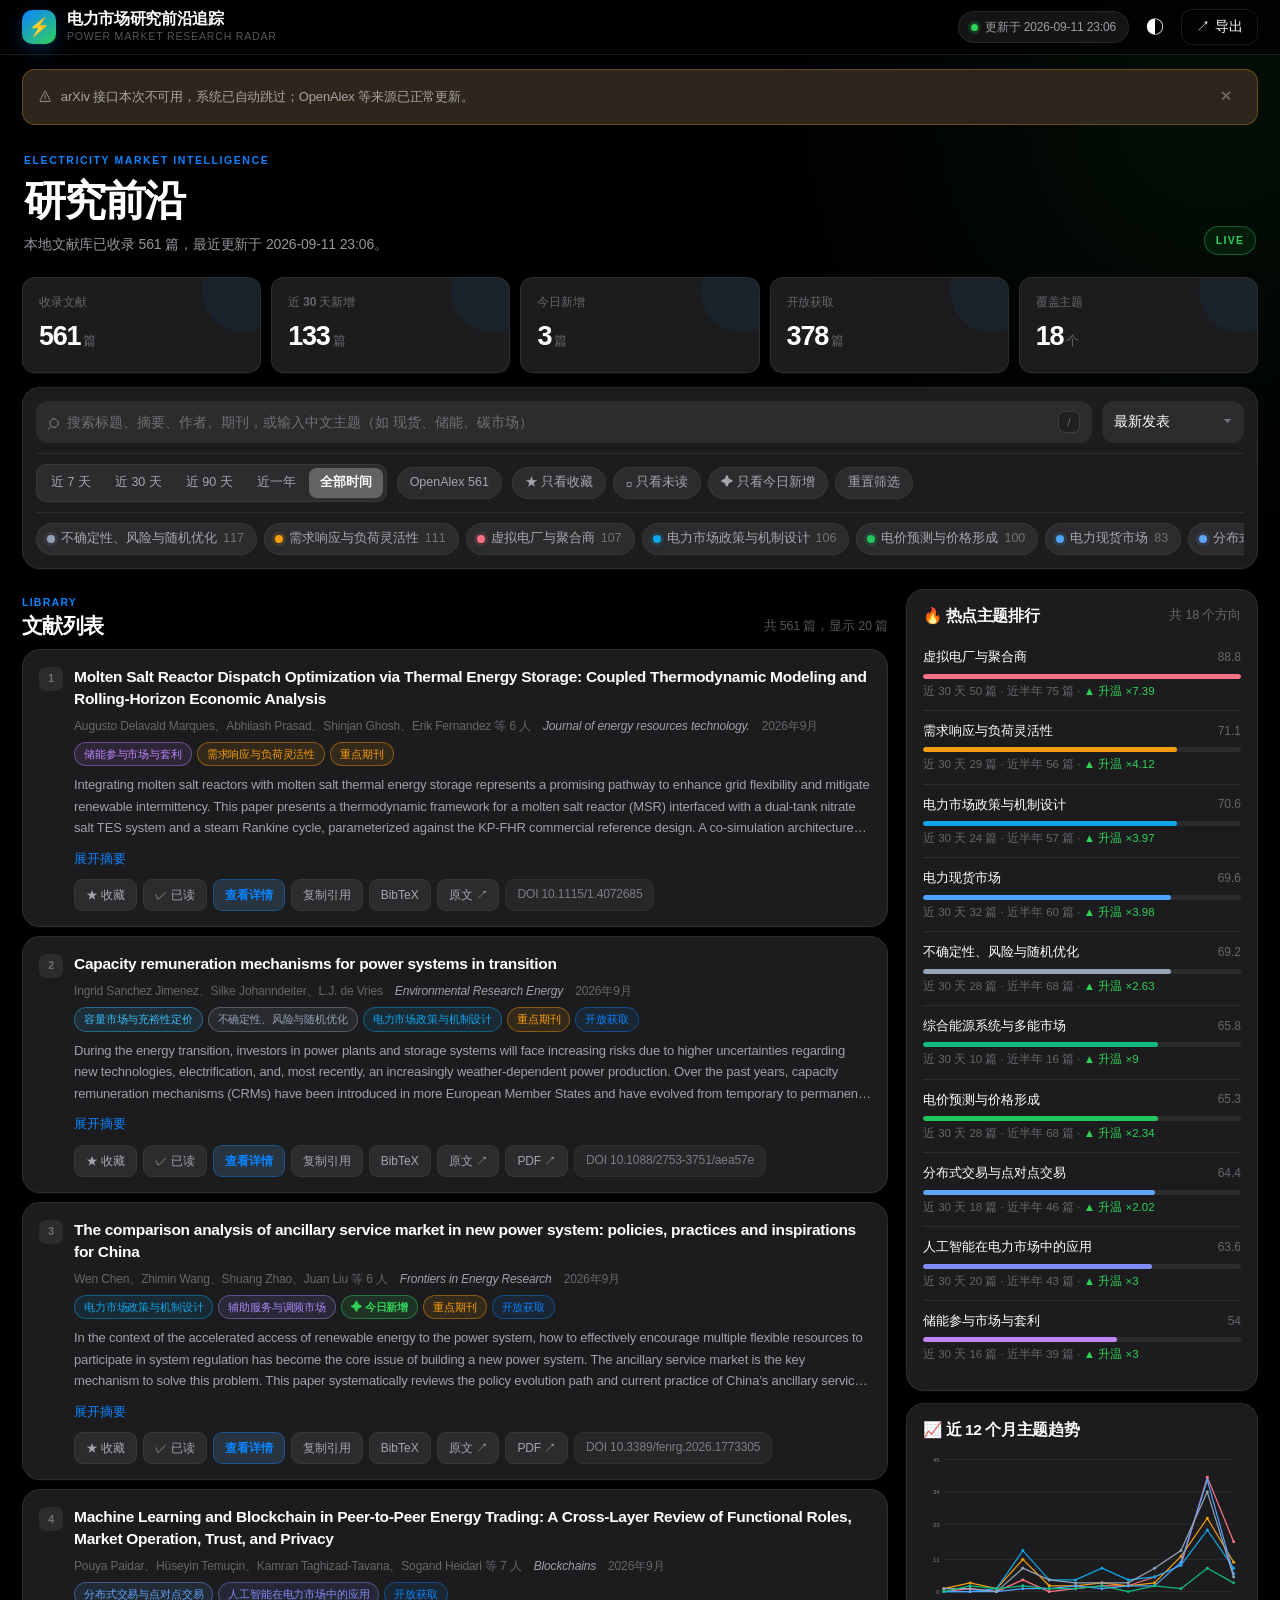
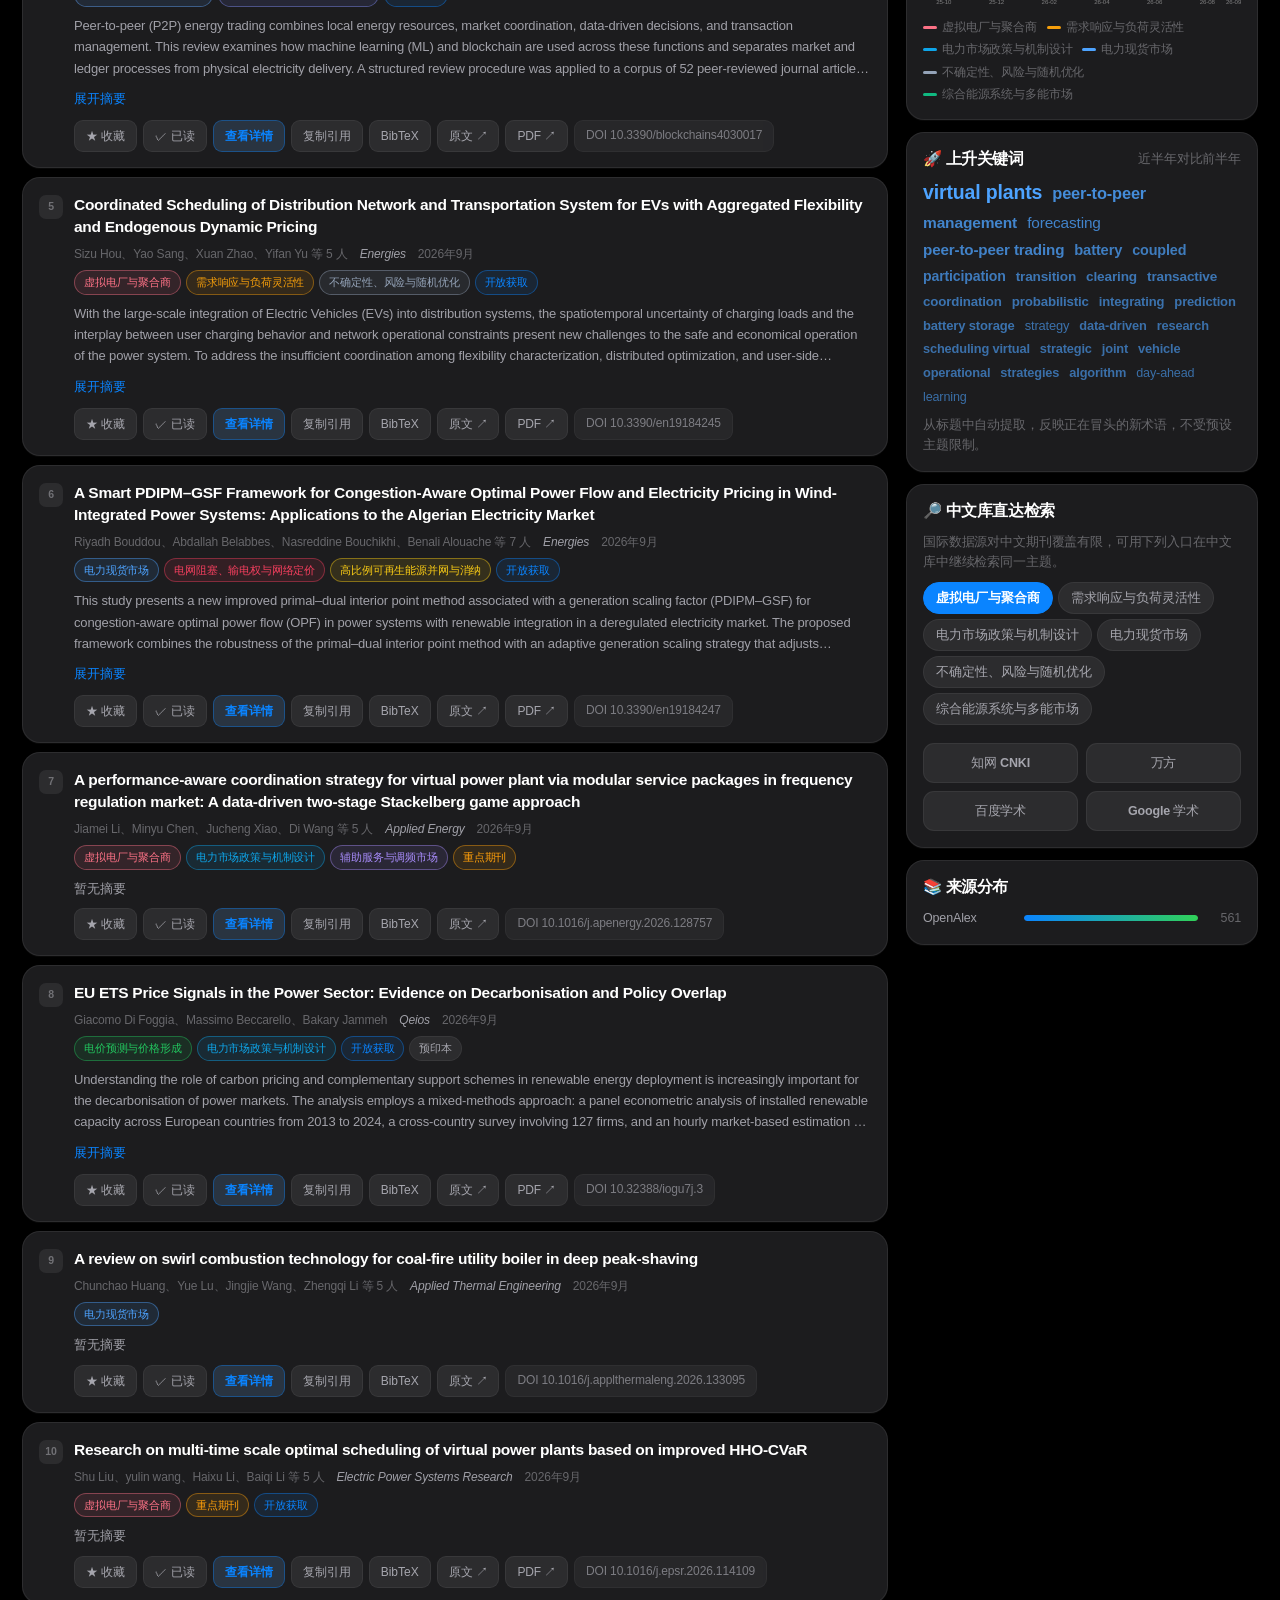
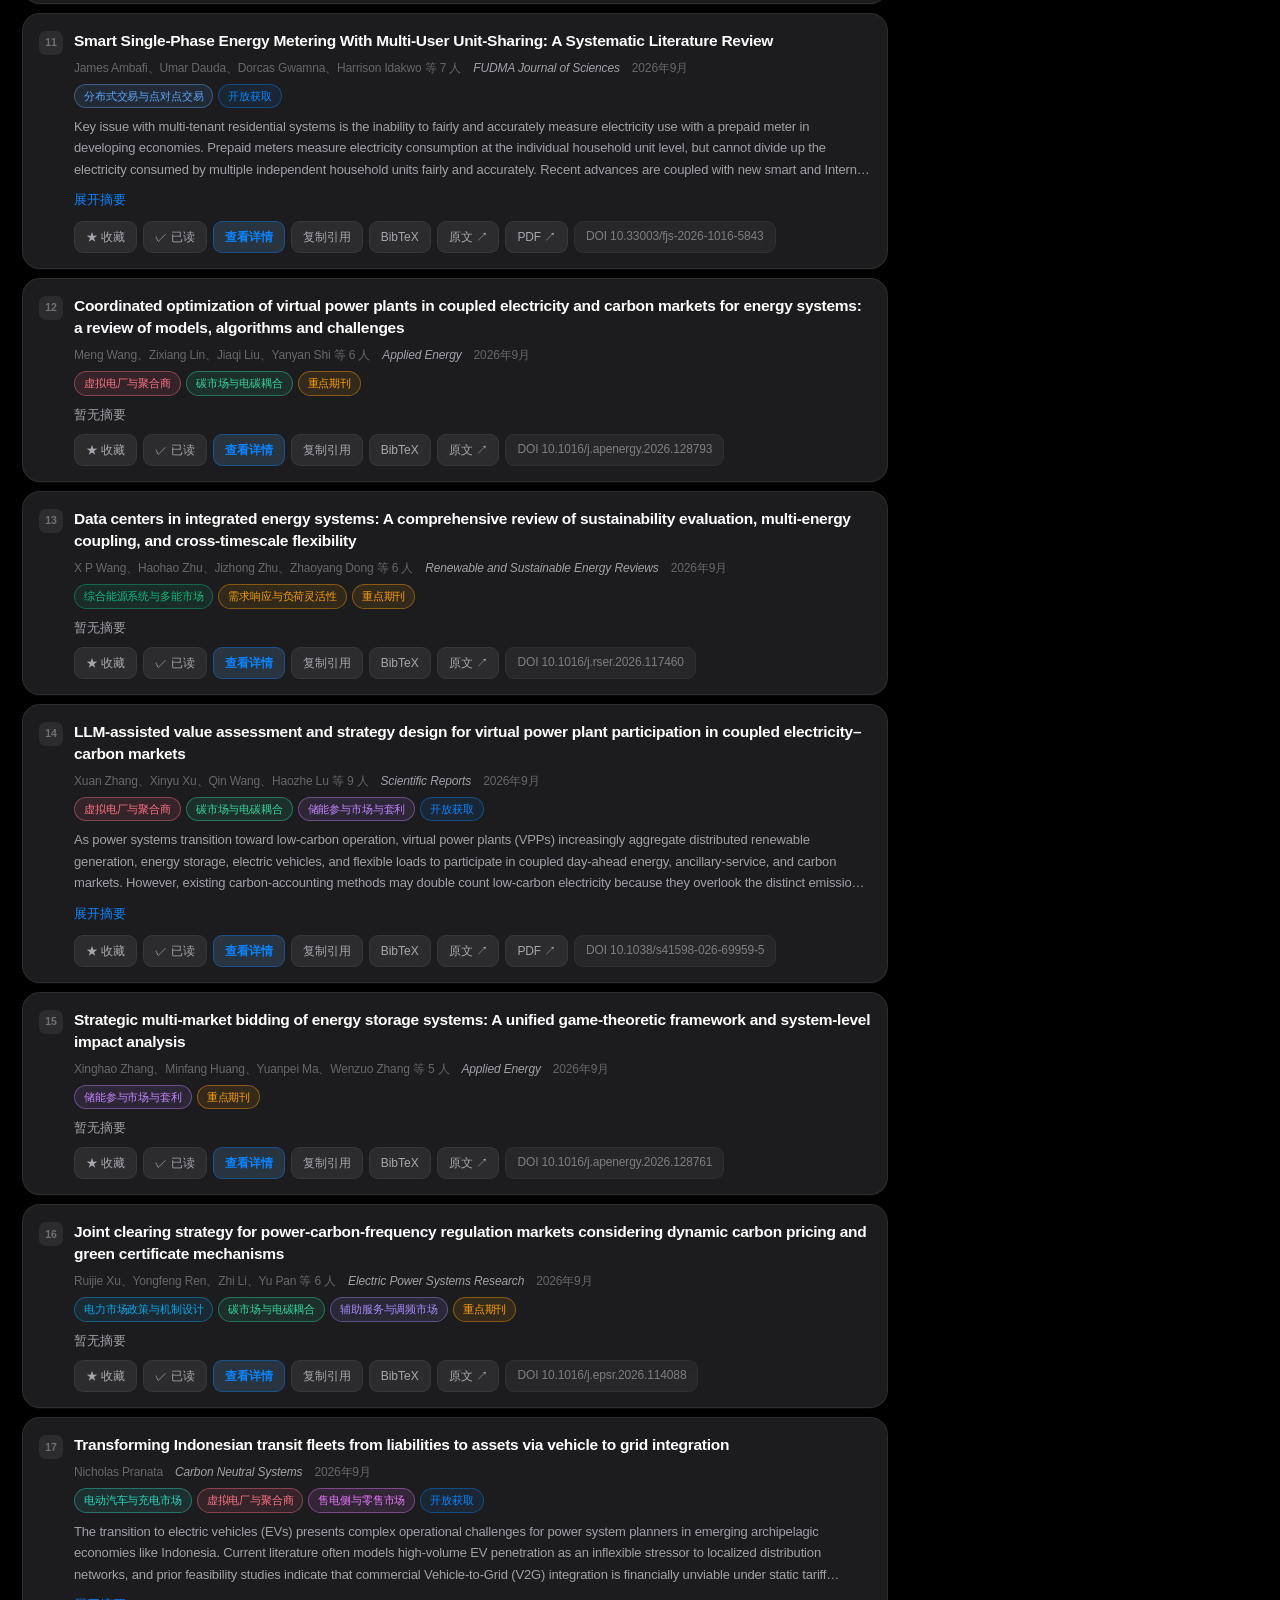
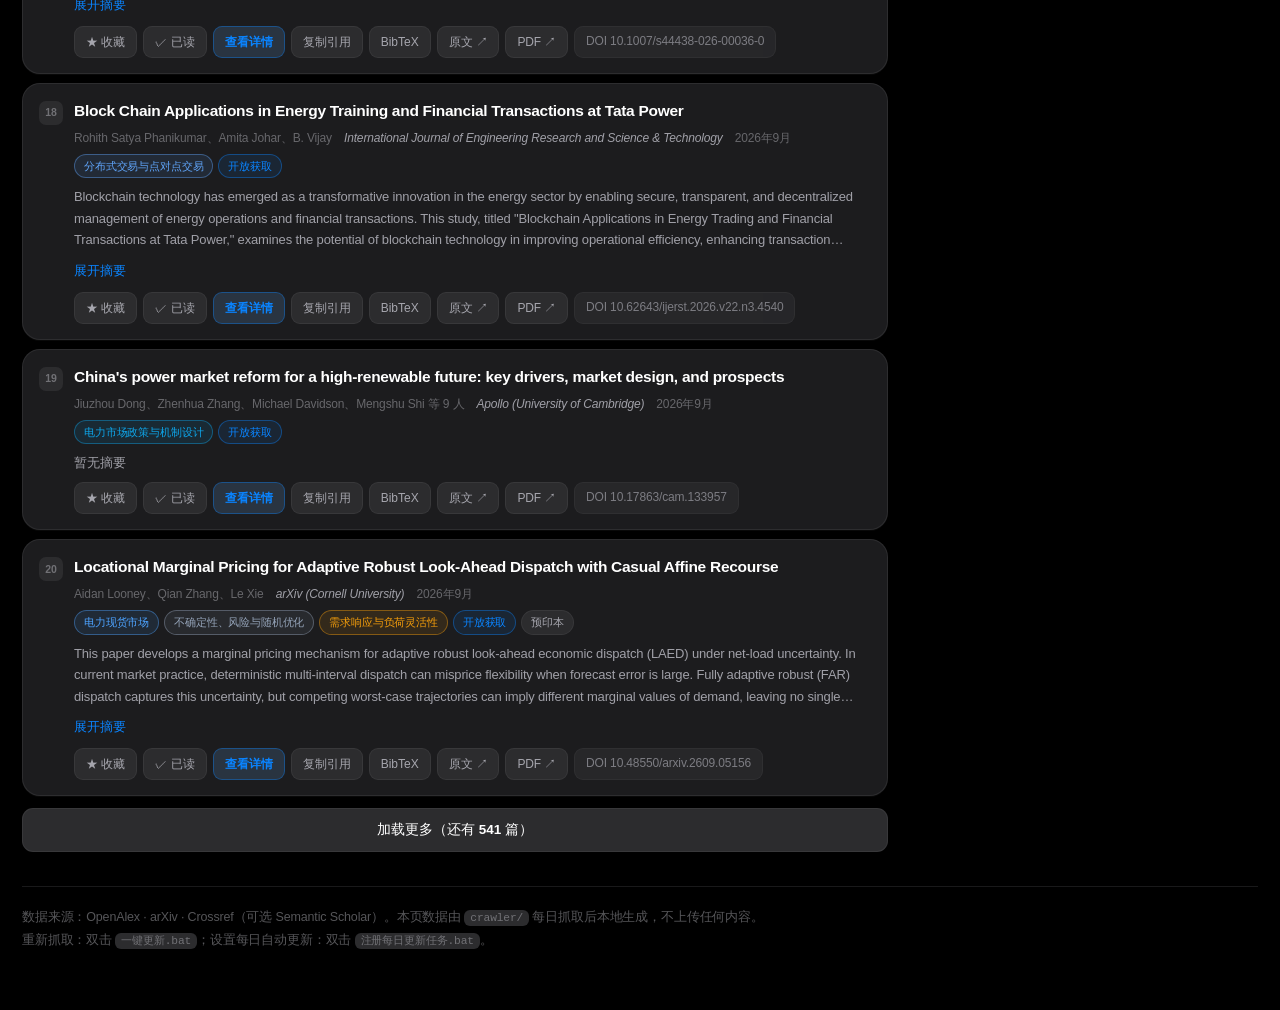
==== commit c1fb17fe: "Add in-site paper detail view so desktop can open papers without DOI access" ====
--- a/index.html
+++ b/index.html
@@ -163,6 +163,20 @@
   </footer>
 </main>
 
+<div class="modal" id="detailModal" role="dialog" aria-modal="true" aria-labelledby="detailTitle" hidden>
+  <div class="modal-box detail-box" role="document">
+    <div class="sheet-grabber" aria-hidden="true"></div>
+    <div class="modal-head">
+      <div>
+        <p class="section-kicker">PAPER DETAIL</p>
+        <h3 id="detailTitle">论文详情</h3>
+      </div>
+      <button class="btn icon-btn" id="closeDetail" type="button" aria-label="关闭">✕</button>
+    </div>
+    <div class="detail-content" id="detailContent"></div>
+  </div>
+</div>
+
 <div class="modal" id="exportModal" role="dialog" aria-modal="true" aria-labelledby="exportTitle" hidden>
   <div class="modal-box" role="document">
     <div class="sheet-grabber" aria-hidden="true"></div>
--- a/assets/style.css
+++ b/assets/style.css
@@ -979,12 +979,36 @@
   text-decoration: none;
 }
 
+.act.primary-action {
+  color: var(--accent);
+  border-color: color-mix(in srgb, var(--accent) 38%, transparent);
+  background: color-mix(in srgb, var(--accent) 9%, var(--card-2));
+  font-weight: 600;
+}
+
+.paper-title-link {
+  display: inline;
+  padding: 0;
+  border: 0;
+  color: inherit;
+  background: transparent;
+  font: inherit;
+  letter-spacing: inherit;
+  text-align: left;
+  cursor: pointer;
+  -webkit-tap-highlight-color: transparent;
+  transition: color .16s var(--ease);
+}
+
+.paper-title-link:hover { color: var(--accent); }
+
 @media (hover: hover) {
   .paper:hover {
     border-color: color-mix(in srgb, var(--accent) 22%, var(--line-soft));
     background: color-mix(in srgb, var(--accent) 2.5%, var(--card));
   }
   .paper-title a:hover { color: var(--accent); }
+  .paper-title-link:hover { color: var(--accent); }
   .act:hover {
     color: var(--accent);
     border-color: color-mix(in srgb, var(--accent) 42%, transparent);
@@ -1344,6 +1368,70 @@
   justify-content: space-between;
   gap: 12px;
   flex-wrap: wrap;
+}
+
+.detail-box {
+  width: min(680px, 100%);
+  max-height: min(86vh, 820px);
+}
+
+.detail-content {
+  flex: 1;
+  min-height: 0;
+  overflow-y: auto;
+  -webkit-overflow-scrolling: touch;
+  overscroll-behavior: contain;
+  padding-right: 2px;
+}
+
+.detail-paper-title {
+  margin: 2px 0 10px;
+  color: var(--text);
+  font-size: 17px;
+  font-weight: 680;
+  line-height: 1.45;
+  letter-spacing: -.02em;
+}
+
+.detail-meta {
+  margin-bottom: 9px;
+  font-size: 12.5px;
+}
+
+.detail-abstract {
+  margin: 10px 0 12px;
+  padding: 12px 13px;
+  border: 1px solid var(--line-soft);
+  border-radius: 12px;
+  color: var(--text-2);
+  background: var(--card-2);
+  font-size: 13.5px;
+  line-height: 1.72;
+  white-space: pre-wrap;
+  word-break: break-word;
+}
+
+.detail-doi {
+  margin-bottom: 12px;
+  color: var(--text-3);
+  font-family: ui-monospace, "SF Mono", "Cascadia Code", Consolas, monospace;
+  font-size: 12px;
+  word-break: break-all;
+}
+
+.detail-actions {
+  display: flex;
+  flex-wrap: wrap;
+  gap: 7px;
+}
+
+.detail-hint {
+  margin: 13px 0 0;
+  padding-top: 11px;
+  border-top: 1px solid var(--line-soft);
+  color: var(--text-3);
+  font-size: 12px;
+  line-height: 1.6;
 }
 
 @keyframes modal-in {
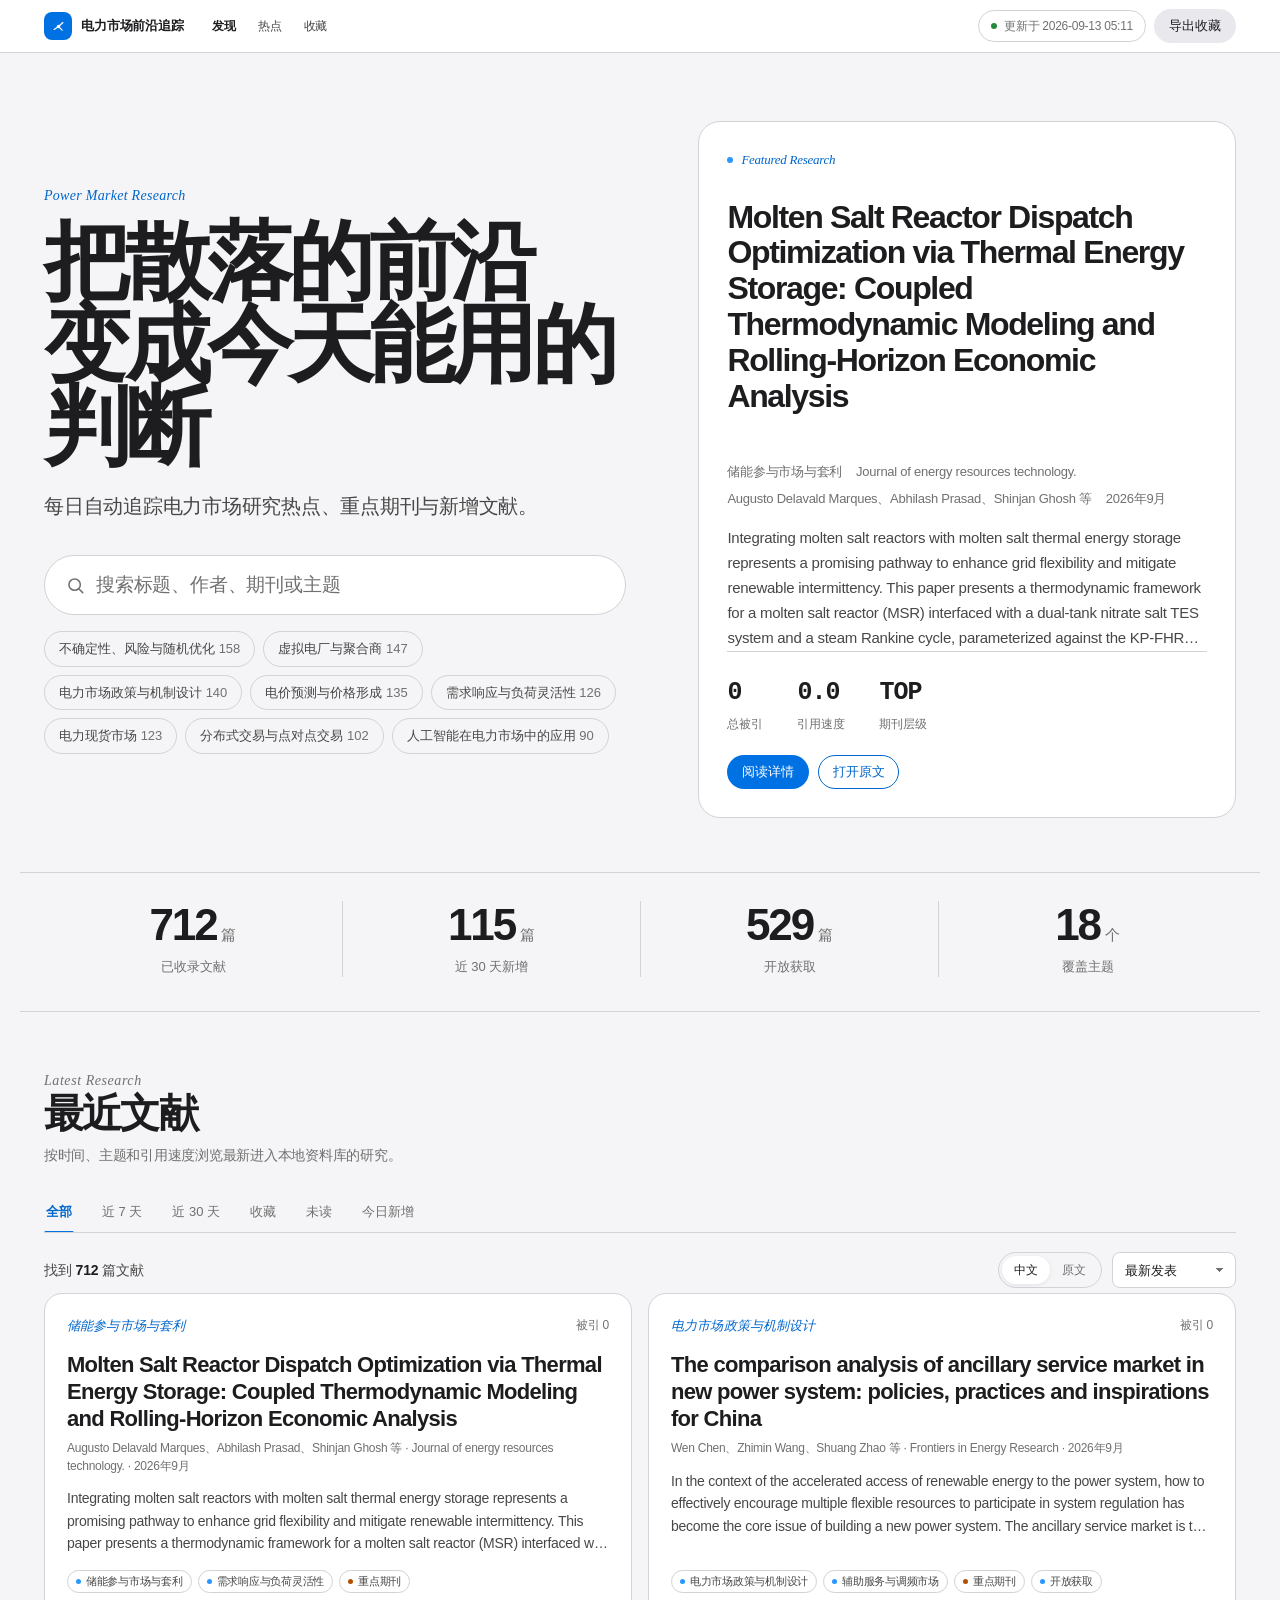
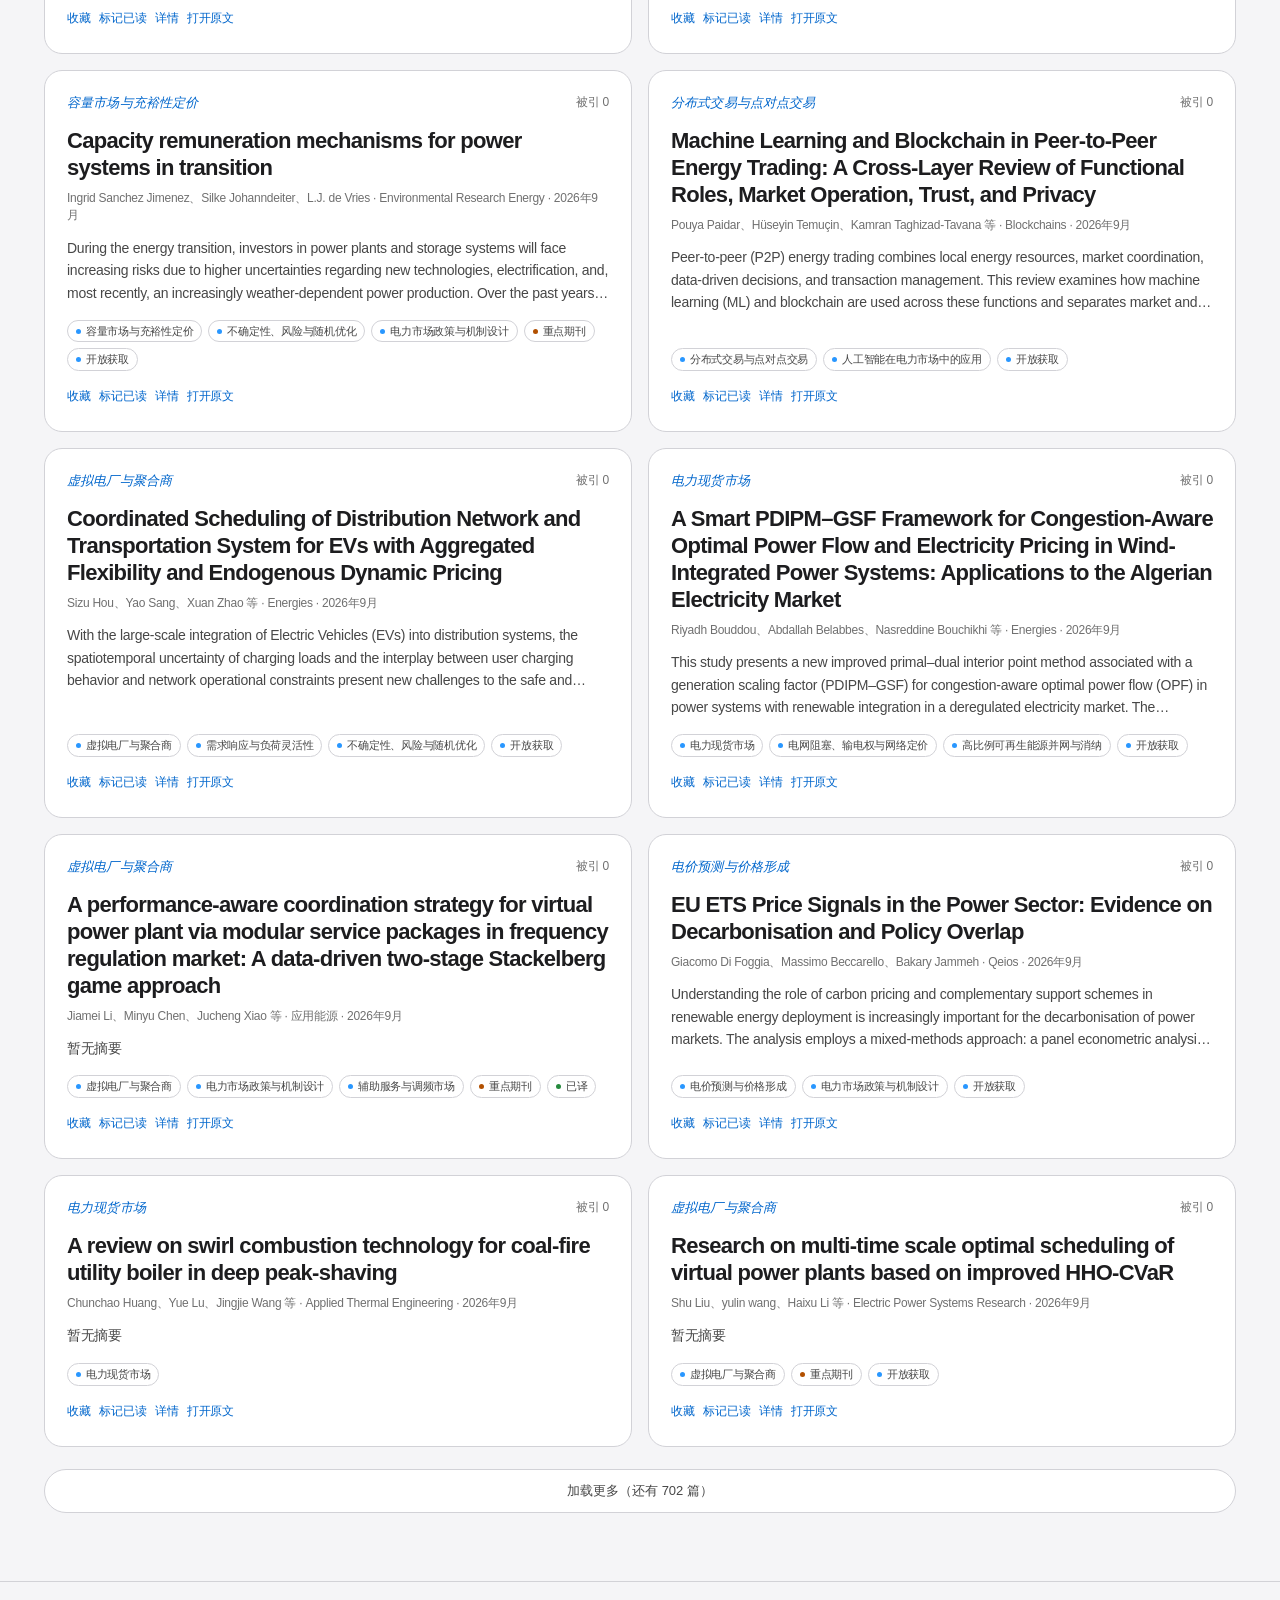
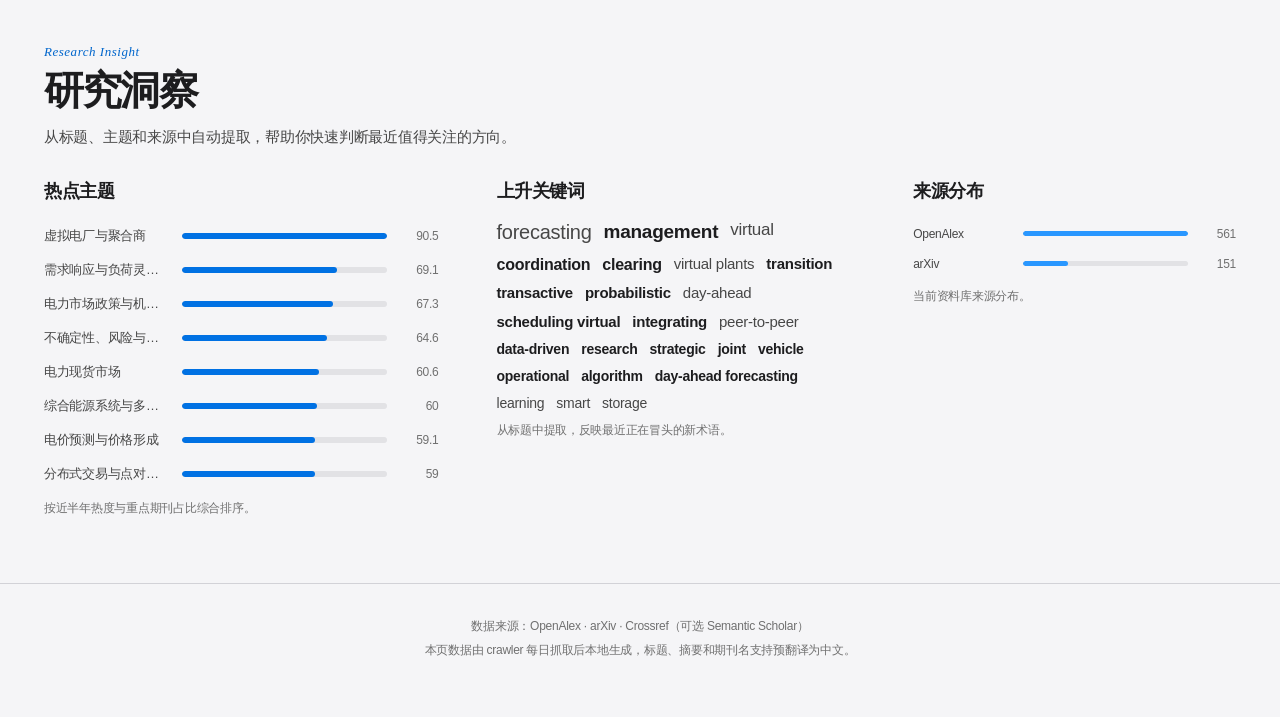
==== commit 26100116: "Refine frontend and add pre-translation pipeline" ====
--- a/index.html
+++ b/index.html
@@ -1,213 +1,156 @@
 <!DOCTYPE html>
-<html lang="zh-CN" data-theme="dark">
+<html lang="zh-CN">
 <head>
-<meta charset="UTF-8">
-<meta name="viewport" content="width=device-width, initial-scale=1, viewport-fit=cover">
-<meta name="color-scheme" content="dark light">
-<meta name="theme-color" content="#000000" media="(prefers-color-scheme: dark)">
-<meta name="theme-color" content="#f2f2f7" media="(prefers-color-scheme: light)">
-<title>电力市场研究前沿追踪</title>
-<meta name="description" content="每日自动追踪电力市场研究的前沿热点与重要文献">
-<link rel="stylesheet" href="assets/style.css">
+  <meta charset="UTF-8">
+  <meta name="viewport" content="width=device-width, initial-scale=1, viewport-fit=cover">
+  <meta name="color-scheme" content="light">
+  <meta name="theme-color" content="#f5f5f7">
+  <title>电力市场研究前沿追踪</title>
+  <meta name="description" content="每日自动追踪电力市场研究的前沿热点与重要文献">
+  <link rel="stylesheet" href="assets/style.css">
 </head>
 <body>
+  <header class="global-nav">
+    <div class="nav-inner">
+      <a class="brand" href="#" aria-label="电力市场前沿追踪">
+        <span class="brand-mark" aria-hidden="true">
+          <svg viewBox="0 0 24 24" fill="none" stroke="currentColor" stroke-width="1.7" stroke-linecap="round" stroke-linejoin="round">
+            <circle cx="12" cy="12" r="2.4" fill="currentColor" stroke="none"></circle>
+            <path d="M12 12 18.2 6.4"></path>
+            <path d="M12 12 5.8 16.2"></path>
+            <path d="M12 12 17.2 17.2"></path>
+          </svg>
+        </span>
+        <span>电力市场前沿追踪</span>
+      </a>
 
-<header class="topbar" role="banner">
-  <div class="topbar-inner">
-    <div class="brand">
-      <div class="brand-mark" aria-hidden="true">⚡</div>
-      <div class="brand-text">
-        <h1>电力市场研究前沿追踪</h1>
-        <p>Power Market Research Radar</p>
+      <nav class="nav-links" aria-label="主导航">
+        <a class="active" href="#">发现</a>
+        <a href="#insights">热点</a>
+        <a href="#" data-action="show-fav">收藏</a>
+      </nav>
+
+      <div class="nav-actions">
+        <span class="update-label" id="updateLabel">加载中…</span>
+        <button class="pill-btn" id="exportBtn" type="button">导出收藏</button>
       </div>
     </div>
-    <div class="topbar-actions">
-      <div class="update-chip" id="updateChip" title="数据更新时间">
-        <span class="dot"></span>
-        <span id="updateText">加载中…</span>
+  </header>
+
+  <main>
+    <section class="hero">
+      <div class="hero-copy">
+        <p class="hero-kicker">Power Market Research</p>
+        <h1>把散落的前沿<br>变成今天能用的判断</h1>
+        <p class="hero-sub" id="heroSub">每日自动追踪电力市场研究热点、重点期刊与新增文献。</p>
+
+        <div class="search-shell" role="search">
+          <svg viewBox="0 0 24 24" fill="none" stroke="currentColor" stroke-width="1.8" stroke-linecap="round" aria-hidden="true">
+            <circle cx="11" cy="11" r="6.5"></circle>
+            <path d="m16 16 4.2 4.2"></path>
+          </svg>
+          <input id="searchInput" type="search" aria-label="搜索文献" placeholder="搜索标题、作者、期刊或主题">
+          <button class="search-clear" id="clearSearch" type="button" aria-label="清空搜索" hidden>✕</button>
+        </div>
+
+        <div class="quick-topics" id="quickTopics"></div>
       </div>
-      <button class="btn icon-btn" id="themeBtn" type="button" aria-label="切换深浅色" title="切换深浅色">◐</button>
-      <button class="btn ghost" id="exportBtn" type="button" aria-label="导出收藏" title="导出收藏">
-        <span aria-hidden="true">↗</span><span class="btn-label">导出</span>
-      </button>
+
+      <aside class="hero-visual">
+        <div class="featured-card" id="featuredCard"></div>
+      </aside>
+    </section>
+
+    <section class="metrics" id="metrics" aria-label="数据概况"></section>
+
+    <section class="content-shell">
+      <div class="content-head">
+        <div class="content-heading">
+          <p class="section-kicker">Latest Research</p>
+          <h2>最近文献</h2>
+          <p>按时间、主题和引用速度浏览最新进入本地资料库的研究。</p>
+        </div>
+      </div>
+
+      <div class="tabs" id="tabs" role="tablist">
+        <button class="tab active" type="button" data-tab="all">全部</button>
+        <button class="tab" type="button" data-tab="7">近 7 天</button>
+        <button class="tab" type="button" data-tab="30">近 30 天</button>
+        <button class="tab" type="button" data-tab="fav">收藏</button>
+        <button class="tab" type="button" data-tab="unread">未读</button>
+        <button class="tab" type="button" data-tab="new">今日新增</button>
+      </div>
+
+      <div class="result-toolbar">
+        <div class="result-count" id="resultCount"></div>
+        <div class="lang-switch" role="group" aria-label="显示语言">
+          <button class="lang-btn active" type="button" data-lang="zh">中文</button>
+          <button class="lang-btn" type="button" data-lang="en">原文</button>
+        </div>
+        <select class="sort-select" id="sortSelect" aria-label="排序方式">
+          <option value="newest">最新发表</option>
+          <option value="cited">总被引</option>
+          <option value="velocity">引用速度</option>
+          <option value="venue">重点期刊优先</option>
+        </select>
+      </div>
+
+      <div class="results" id="results"></div>
+      <button class="load-more" id="loadMore" type="button" hidden>加载更多</button>
+    </section>
+
+    <section class="insights" id="insights">
+      <div class="insights-inner">
+        <div class="section-heading">
+          <p class="section-kicker">Research Insight</p>
+          <h2>研究洞察</h2>
+          <p>从标题、主题和来源中自动提取，帮助你快速判断最近值得关注的方向。</p>
+        </div>
+
+        <div class="insights-grid">
+          <div class="insight">
+            <h3>热点主题</h3>
+            <div id="hotTopics"></div>
+            <p class="insight-note">按近半年热度与重点期刊占比综合排序。</p>
+          </div>
+
+          <div class="insight">
+            <h3>上升关键词</h3>
+            <div class="keyword-cloud" id="risingKeywords"></div>
+            <p class="insight-note">从标题中提取，反映最近正在冒头的新术语。</p>
+          </div>
+
+          <div class="insight">
+            <h3>来源分布</h3>
+            <div id="sourceStats"></div>
+            <p class="insight-note">当前资料库来源分布。</p>
+          </div>
+        </div>
+      </div>
+    </section>
+  </main>
+
+  <footer>
+    <p>数据来源：OpenAlex · arXiv · Crossref（可选 Semantic Scholar）</p>
+    <p>本页数据由 crawler 每日抓取后本地生成，标题、摘要和期刊名支持预翻译为中文。</p>
+  </footer>
+
+  <div class="modal" id="detailModal" role="dialog" aria-modal="true" hidden>
+    <div class="sheet">
+      <div class="sheet-head">
+        <h3 class="sheet-title" id="detailTitle"></h3>
+        <button class="close-btn" id="closeDetail" type="button" aria-label="关闭">✕</button>
+      </div>
+      <div class="sheet-meta" id="detailMeta"></div>
+      <p class="sheet-abstract" id="detailAbstract"></p>
+      <div class="sheet-actions" id="detailActions"></div>
     </div>
   </div>
-</header>
 
-<div class="banner" id="demoBanner" hidden>
-  <span>当前显示的是 <b>演示数据</b>，仅用于预览界面，不是真实文献。</span>
-  <span class="banner-hint">双击运行「一键更新.bat」抓取真实文献后，会自动切换为本领域的实际检索结果。</span>
-</div>
+  <div class="toast" id="toast" role="status" aria-live="polite" hidden></div>
 
-<div class="banner warn" id="errorBanner" hidden></div>
-
-<main class="wrap">
-
-  <section class="page-heading" aria-labelledby="pageTitle">
-    <div class="page-heading-copy">
-      <p class="eyebrow">ELECTRICITY MARKET INTELLIGENCE</p>
-      <h2 id="pageTitle">研究前沿</h2>
-      <p id="pageSummary">正在读取本地文献库…</p>
-    </div>
-    <div class="heading-badge" aria-hidden="true">LIVE</div>
-  </section>
-
-  <section class="stats" id="stats"></section>
-
-  <section class="toolbar card" aria-label="文献筛选与排序">
-    <div class="toolbar-row">
-      <div class="search" role="search">
-        <span class="search-icon" aria-hidden="true">⌕</span>
-        <input id="searchInput" type="search" aria-label="搜索文献" placeholder="搜索标题、摘要、作者、期刊，或输入中文主题（如 现货、储能、碳市场）">
-        <kbd class="key-hint" aria-hidden="true">/</kbd>
-        <button class="clear-search" id="clearSearch" type="button" aria-label="清空搜索" hidden>✕</button>
-      </div>
-      <select id="sortSelect" class="select" title="排序方式" aria-label="排序方式">
-        <option value="newest">最新发表</option>
-        <option value="relevance">相关度</option>
-        <option value="cited">总被引</option>
-        <option value="velocity">引用速度</option>
-        <option value="venue">重点期刊优先</option>
-      </select>
-    </div>
-
-    <div class="toolbar-row wrap-row">
-      <div class="chip-group segmented" id="rangeGroup" role="group" aria-label="时间范围">
-        <button class="chip" data-days="7">近 7 天</button>
-        <button class="chip" data-days="30">近 30 天</button>
-        <button class="chip" data-days="90">近 90 天</button>
-        <button class="chip" data-days="365">近一年</button>
-        <button class="chip active" data-days="0">全部时间</button>
-      </div>
-      <div class="chip-group" id="sourceGroup"></div>
-      <div class="chip-group">
-        <button class="chip toggle" id="favFilter">★ 只看收藏</button>
-        <button class="chip toggle" id="unreadFilter">◻ 只看未读</button>
-        <button class="chip toggle" id="newFilter">✦ 只看今日新增</button>
-        <button class="chip" id="resetBtn">重置筛选</button>
-      </div>
-    </div>
-
-    <div class="toolbar-row">
-      <div class="topic-bar" id="topicBar" role="group" aria-label="主题筛选"></div>
-    </div>
-  </section>
-
-  <div class="layout">
-
-    <section class="main-col">
-      <div class="list-head">
-        <div>
-          <p class="section-kicker">LIBRARY</p>
-          <h2 id="listTitle">文献列表</h2>
-        </div>
-        <div class="list-head-tools">
-          <span class="muted" id="resultCount" aria-live="polite"></span>
-        </div>
-      </div>
-      <div id="paperList" class="paper-list"></div>
-      <button class="btn load-more" id="loadMoreBtn" type="button" hidden>加载更多</button>
-      <div class="empty" id="emptyState" hidden></div>
-    </section>
-
-    <aside class="side-col">
-
-      <div class="card panel">
-        <div class="panel-head">
-          <h3>🔥 热点主题排行</h3>
-          <span class="muted" id="hotMeta"></span>
-        </div>
-        <div id="hotList" class="hot-list"></div>
-      </div>
-
-      <div class="card panel">
-        <div class="panel-head">
-          <h3>📈 近 12 个月主题趋势</h3>
-        </div>
-        <div class="chart-box">
-          <svg id="trendChart" viewBox="0 0 520 260" preserveAspectRatio="xMidYMid meet"></svg>
-        </div>
-        <div class="legend" id="trendLegend"></div>
-      </div>
-
-      <div class="card panel">
-        <div class="panel-head">
-          <h3>🚀 上升关键词</h3>
-          <span class="muted">近半年对比前半年</span>
-        </div>
-        <div class="cloud" id="risingCloud"></div>
-        <p class="panel-note">从标题中自动提取，反映正在冒头的新术语，不受预设主题限制。</p>
-      </div>
-
-      <div class="card panel">
-        <div class="panel-head">
-          <h3>🔎 中文库直达检索</h3>
-        </div>
-        <p class="panel-note">国际数据源对中文期刊覆盖有限，可用下列入口在中文库中继续检索同一主题。</p>
-        <div class="cn-links" id="cnLinks"></div>
-      </div>
-
-      <div class="card panel">
-        <div class="panel-head">
-          <h3>📚 来源分布</h3>
-        </div>
-        <div class="source-stats" id="sourceStats"></div>
-      </div>
-
-    </aside>
-  </div>
-
-  <footer class="footer">
-    <p>数据来源：OpenAlex · arXiv · Crossref（可选 Semantic Scholar）。本页数据由 <code>crawler/</code> 每日抓取后本地生成，不上传任何内容。</p>
-    <p class="muted">重新抓取：双击 <code>一键更新.bat</code>；设置每日自动更新：双击 <code>注册每日更新任务.bat</code>。</p>
-  </footer>
-</main>
-
-<div class="modal" id="detailModal" role="dialog" aria-modal="true" aria-labelledby="detailTitle" hidden>
-  <div class="modal-box detail-box" role="document">
-    <div class="sheet-grabber" aria-hidden="true"></div>
-    <div class="modal-head">
-      <div>
-        <p class="section-kicker">PAPER DETAIL</p>
-        <h3 id="detailTitle">论文详情</h3>
-      </div>
-      <button class="btn icon-btn" id="closeDetail" type="button" aria-label="关闭">✕</button>
-    </div>
-    <div class="detail-content" id="detailContent"></div>
-  </div>
-</div>
-
-<div class="modal" id="exportModal" role="dialog" aria-modal="true" aria-labelledby="exportTitle" hidden>
-  <div class="modal-box" role="document">
-    <div class="sheet-grabber" aria-hidden="true"></div>
-    <div class="modal-head">
-      <div>
-        <p class="section-kicker">EXPORT</p>
-        <h3 id="exportTitle">导出收藏文献</h3>
-      </div>
-      <button class="btn icon-btn" id="closeExport" type="button" aria-label="关闭">✕</button>
-    </div>
-    <p class="muted" id="exportCount"></p>
-    <textarea id="exportText" readonly spellcheck="false" aria-label="导出内容"></textarea>
-    <div class="modal-foot">
-      <div class="chip-group segmented compact" role="group" aria-label="导出格式">
-        <button class="chip active" data-fmt="bibtex">BibTeX</button>
-        <button class="chip" data-fmt="markdown">Markdown</button>
-        <button class="chip" data-fmt="csv">CSV</button>
-        <button class="chip" data-fmt="apa">参考文献</button>
-      </div>
-      <div class="chip-group">
-        <button class="btn" id="copyExport">复制</button>
-        <button class="btn primary" id="downloadExport">下载文件</button>
-      </div>
-    </div>
-  </div>
-</div>
-
-<div class="toast" id="toast" role="status" aria-live="polite" hidden></div>
-
-<script src="data/data.js"></script>
-<script src="data/demo.js"></script>
-<script src="assets/app.js"></script>
+  <script src="data/data.js"></script>
+  <script src="data/demo.js"></script>
+  <script src="assets/app.js"></script>
 </body>
 </html>
--- a/assets/style.css
+++ b/assets/style.css
@@ -1,130 +1,82 @@
-/* 电力市场研究前沿追踪 — iOS 风格界面
-   无外部依赖，支持 file:// 直接打开。 */
-
-/* ---------------------------------------------------------------- 设计变量 */
-
+/* 电力市场研究前沿追踪 — 界面样式 */
 :root {
-  color-scheme: dark;
-  --bg: #000000;
-  --bg-soft: #1c1c1e;
-  --card: #1c1c1e;
-  --card-2: #2c2c2e;
-  --card-3: #3a3a3c;
-  --line: rgba(84, 84, 88, .58);
-  --line-soft: rgba(84, 84, 88, .30);
-  --text: #ffffff;
-  --text-2: rgba(235, 235, 245, .64);
-  --text-3: rgba(235, 235, 245, .36);
-  --accent: #0a84ff;
-  --accent-2: #30d158;
-  --warn: #ff9f0a;
-  --danger: #ff453a;
-  --chrome: rgba(0, 0, 0, .72);
-  --chrome-line: rgba(255, 255, 255, .10);
-  --seg-active: #636366;
-  --shadow: 0 18px 50px rgba(0, 0, 0, .42);
-  --shadow-soft: 0 1px 0 rgba(255, 255, 255, .035);
-  --radius-xl: 24px;
-  --radius-lg: 18px;
-  --radius-md: 13px;
-  --radius-sm: 10px;
-  --tap: 44px;
-  --ease: cubic-bezier(.2, .8, .2, 1);
-}
-
-html[data-theme="light"] {
   color-scheme: light;
-  --bg: #f2f2f7;
-  --bg-soft: #e5e5ea;
-  --card: #ffffff;
-  --card-2: #f2f2f7;
-  --card-3: #e5e5ea;
-  --line: rgba(60, 60, 67, .20);
-  --line-soft: rgba(60, 60, 67, .11);
-  --text: #000000;
-  --text-2: rgba(60, 60, 67, .70);
-  --text-3: rgba(60, 60, 67, .46);
-  --accent: #007aff;
-  --accent-2: #34c759;
-  --warn: #ff9500;
-  --danger: #ff3b30;
-  --chrome: rgba(242, 242, 247, .78);
-  --chrome-line: rgba(60, 60, 67, .14);
-  --seg-active: #ffffff;
-  --shadow: 0 20px 50px rgba(0, 0, 0, .12);
-  --shadow-soft: 0 1px 2px rgba(0, 0, 0, .035);
-}
-
-/* ---------------------------------------------------------------- 基础 */
+  --bg: #f5f5f7;
+  --bg-ice: #f4f8fb;
+  --surface: #ffffff;
+  --surface-2: #f5f5f7;
+  --surface-3: #e8e8ed;
+  --carbon: #1d1d1f;
+  --smoke: #333333;
+  --graphite: #474747;
+  --ash: #707070;
+  --mist: #858585;
+  --pebble: #e2e2e5;
+  --hairline: #d2d2d7;
+  --blue: #0071e3;
+  --blue-outline: #0066cc;
+  --blue-signal: #2997ff;
+  --green: #248a3d;
+  --orange: #b25000;
+  --red: #d70015;
+  --radius-pill: 980px;
+  --radius-card: 8px;
+  --radius-input: 8px;
+  --shadow-xl: 0 22px 60px rgba(0, 0, 0, .22);
+  --ease: cubic-bezier(.22, .8, .28, 1);
+  --font-sans: -apple-system, BlinkMacSystemFont, "SF Pro Text", "SF Pro Display",
+    "PingFang SC", "Hiragino Sans GB", "Microsoft YaHei", sans-serif;
+  --font-display: "SF Pro Display", "Aptos Display", "Segoe UI Variable Display",
+    "Segoe UI", "PingFang SC", "Hiragino Sans GB", "Microsoft YaHei", sans-serif;
+  --font-serif: "New York", "Georgia", "Songti SC", "STSong", "SimSun", serif;
+  --font-mono: ui-monospace, "SF Mono", "Cascadia Code", "Consolas", monospace;
+}
 
 * { box-sizing: border-box; }
-
-[hidden] { display: none !important; }
 
 html {
   scroll-behavior: smooth;
   -webkit-text-size-adjust: 100%;
 }
 
-html, body { margin: 0; padding: 0; }
+html,
+body {
+  margin: 0;
+  padding: 0;
+}
 
 body {
   min-height: 100vh;
-  background:
-    radial-gradient(circle at 8% -10%, color-mix(in srgb, var(--accent) 12%, transparent), transparent 34rem),
-    var(--bg);
-  color: var(--text);
-  font-family: -apple-system, BlinkMacSystemFont, "SF Pro Text", "SF Pro Display",
-               "PingFang SC", "Hiragino Sans GB", "Microsoft YaHei", sans-serif;
-  font-size: 15px;
+  background: var(--bg);
+  color: var(--carbon);
+  font-family: var(--font-sans);
+  font-size: 17px;
   line-height: 1.5;
-  letter-spacing: -.01em;
+  letter-spacing: -.015em;
   -webkit-font-smoothing: antialiased;
   text-rendering: optimizeLegibility;
-  transition: background-color .28s var(--ease), color .28s var(--ease);
-}
-
-body::before {
-  content: "";
-  position: fixed;
-  inset: 0;
-  pointer-events: none;
-  z-index: -1;
-  background:
-    radial-gradient(circle at 95% 12%, color-mix(in srgb, var(--accent-2) 7%, transparent), transparent 28rem);
 }
 
 a {
-  color: var(--accent);
+  color: var(--blue-outline);
   text-decoration: none;
-  -webkit-tap-highlight-color: transparent;
-}
-
-a:hover { text-decoration: none; }
-
-h1, h2, h3 {
-  margin: 0;
-  font-weight: 700;
-  line-height: 1.25;
-  letter-spacing: -.025em;
-}
-
-code {
-  font-family: ui-monospace, "SF Mono", "Cascadia Code", Consolas, monospace;
-  background: var(--card-2);
-  padding: 2px 6px;
-  border-radius: 6px;
-  font-size: .9em;
-}
-
-button, input, select, textarea {
+}
+
+a:hover { text-decoration: underline; }
+
+button,
+input,
+select,
+textarea {
   font: inherit;
   color: inherit;
 }
 
-button, a, input, select, textarea {
-  outline: none;
-}
+button,
+a,
+input,
+select,
+textarea { outline: none; }
 
 button:focus-visible,
 a:focus-visible,
@@ -132,484 +84,315 @@
 select:focus-visible,
 textarea:focus-visible,
 [tabindex]:focus-visible {
-  box-shadow: 0 0 0 3px color-mix(in srgb, var(--accent) 36%, transparent);
-}
+  box-shadow: 0 0 0 3px rgba(0, 113, 227, .20);
+}
+
+[hidden] { display: none !important; }
 
 ::selection {
   color: #fff;
-  background: color-mix(in srgb, var(--accent) 82%, #000);
+  background: rgba(0, 113, 227, .82);
 }
 
 .muted {
-  color: var(--text-3);
-  font-size: 12.5px;
-}
-
-.section-kicker {
-  margin: 0 0 2px;
-  color: var(--accent);
-  font-size: 10.5px;
-  font-weight: 700;
-  letter-spacing: .12em;
-}
-
-/* ---------------------------------------------------------------- 顶栏 */
-
-.topbar {
+  color: var(--ash);
+  font-size: 13px;
+}
+
+.global-nav {
   position: sticky;
   top: 0;
-  z-index: 60;
+  z-index: 40;
   padding-top: env(safe-area-inset-top);
-  background: var(--chrome);
-  border-bottom: 1px solid var(--chrome-line);
+  background: rgba(255, 255, 255, .92);
+  border-bottom: 1px solid var(--hairline);
   -webkit-backdrop-filter: saturate(180%) blur(22px);
   backdrop-filter: saturate(180%) blur(22px);
-  transition: background-color .28s var(--ease), border-color .28s var(--ease);
-}
-
-.topbar-inner {
-  width: min(1280px, 100%);
-  min-height: 54px;
+}
+
+.nav-inner {
+  width: min(1240px, 100%);
+  min-height: 52px;
   margin: 0 auto;
-  padding: 8px 22px;
-  display: flex;
-  align-items: center;
-  justify-content: space-between;
-  gap: 16px;
+  padding: 8px 24px;
+  display: flex;
+  align-items: center;
+  gap: 24px;
 }
 
 .brand {
   display: flex;
   align-items: center;
-  gap: 11px;
+  gap: 9px;
+  color: var(--carbon);
+  font-size: 13px;
+  font-weight: 600;
+  letter-spacing: -.01em;
+  text-decoration: none;
+}
+
+.brand:hover { text-decoration: none; }
+
+.brand-mark {
+  width: 28px;
+  height: 28px;
+  flex: none;
+  display: grid;
+  place-items: center;
+  border-radius: 8px;
+  color: #fff;
+  background: var(--blue);
+}
+
+.brand-mark svg {
+  width: 17px;
+  height: 17px;
+}
+
+.nav-links {
+  display: flex;
+  align-items: center;
+  gap: 22px;
+  margin-left: 4px;
+}
+
+.nav-links a {
+  color: var(--graphite);
+  font-size: 12px;
+  font-weight: 400;
+  letter-spacing: -.01em;
+}
+
+.nav-links a.active {
+  color: var(--carbon);
+  font-weight: 600;
+}
+
+.nav-actions {
+  display: flex;
+  align-items: center;
+  gap: 8px;
+  margin-left: auto;
+}
+
+.update-label {
+  display: inline-flex;
+  align-items: center;
+  gap: 7px;
+  min-height: 32px;
+  padding: 0 12px;
+  border: 1px solid var(--hairline);
+  border-radius: var(--radius-pill);
+  color: var(--ash);
+  background: var(--surface);
+  font-size: 12px;
+  white-space: nowrap;
+}
+
+.update-label::before {
+  content: "";
+  width: 6px;
+  height: 6px;
+  border-radius: 50%;
+  background: var(--green);
+}
+
+.pill-btn {
+  min-height: 32px;
+  padding: 7px 15px;
+  border: 0;
+  border-radius: var(--radius-pill);
+  color: var(--carbon);
+  background: var(--surface-3);
+  font-size: 13px;
+  font-weight: 500;
+  cursor: pointer;
+  -webkit-tap-highlight-color: transparent;
+  transition:
+    transform .16s var(--ease),
+    background-color .16s var(--ease),
+    color .16s var(--ease);
+}
+
+.pill-btn:hover { background: var(--pebble); }
+.pill-btn:active { transform: scale(.97); }
+
+.pill-btn.primary {
+  color: #fff;
+  background: var(--blue);
+}
+
+.pill-btn.primary:hover { background: #0067c9; }
+
+.outline-btn {
+  min-height: 32px;
+  padding: 6px 14px;
+  border: 1px solid var(--blue-outline);
+  border-radius: var(--radius-pill);
+  color: var(--blue-outline);
+  background: transparent;
+  font-size: 13px;
+  font-weight: 500;
+  cursor: pointer;
+  -webkit-tap-highlight-color: transparent;
+  transition:
+    transform .16s var(--ease),
+    background-color .16s var(--ease);
+}
+
+.outline-btn:hover { background: rgba(0, 102, 204, .06); }
+.outline-btn:active { transform: scale(.97); }
+
+.hero {
+  width: min(1240px, 100%);
+  margin: 0 auto;
+  padding: 68px 24px 54px;
+  display: grid;
+  grid-template-columns: 1.04fr .96fr;
+  gap: 72px;
+  align-items: center;
+}
+
+.hero-copy { min-width: 0; }
+.hero-visual { min-width: 0; }
+
+.demo-note {
+  display: inline-flex;
+  align-items: center;
+  gap: 8px;
+  margin-bottom: 20px;
+  padding: 6px 12px;
+  border: 1px solid var(--hairline);
+  border-radius: var(--radius-pill);
+  color: var(--ash);
+  background: rgba(255, 255, 255, .66);
+  font-family: var(--font-serif);
+  font-size: 12px;
+  font-style: italic;
+  letter-spacing: .01em;
+}
+
+.demo-note::before {
+  content: "";
+  width: 6px;
+  height: 6px;
+  border-radius: 50%;
+  background: var(--blue-signal);
+}
+
+.hero-kicker {
+  margin: 0 0 14px;
+  color: var(--blue-outline);
+  font-family: var(--font-serif);
+  font-size: 14px;
+  font-style: italic;
+  letter-spacing: .02em;
+}
+
+.hero h1 {
+  margin: 0;
+  color: var(--carbon);
+  font-family: var(--font-display);
+  font-size: clamp(52px, 7vw, 86px);
+  font-weight: 600;
+  line-height: .96;
+  letter-spacing: -.055em;
+}
+
+.hero-sub {
+  max-width: 600px;
+  margin: 24px 0 0;
+  color: var(--graphite);
+  font-size: 20px;
+  font-weight: 400;
+  line-height: 1.45;
+  letter-spacing: -.012em;
+}
+
+.search-shell {
+  position: relative;
+  width: 100%;
+  max-width: 680px;
+  margin-top: 34px;
+  display: flex;
+  align-items: center;
+  gap: 10px;
+  height: 60px;
+  padding: 0 16px 0 20px;
+  border: 1px solid var(--hairline);
+  border-radius: var(--radius-pill);
+  background: var(--surface);
+  text-align: left;
+  transition:
+    border-color .18s var(--ease),
+    box-shadow .18s var(--ease);
+}
+
+.search-shell:focus-within {
+  border-color: var(--blue);
+  box-shadow: 0 0 0 4px rgba(0, 113, 227, .12);
+}
+
+.search-shell svg {
+  width: 21px;
+  height: 21px;
+  flex: none;
+  color: var(--ash);
+}
+
+.search-shell input {
   min-width: 0;
-}
-
-.brand-mark {
+  flex: 1;
+  height: 100%;
+  padding: 0;
+  border: 0;
+  background: transparent;
+  font-size: 19px;
+  letter-spacing: -.01em;
+}
+
+.search-shell input::placeholder { color: var(--ash); }
+
+.search-shell input::-webkit-search-cancel-button,
+.search-shell input::-webkit-search-decoration {
+  -webkit-appearance: none;
+}
+
+.search-clear {
   width: 34px;
   height: 34px;
   flex: none;
   display: grid;
   place-items: center;
-  border-radius: 10px;
-  color: #fff;
-  font-size: 18px;
-  background: linear-gradient(145deg, #0a84ff, #30d158);
-  box-shadow: 0 6px 18px rgba(10, 132, 255, .26);
-}
-
-.brand-text { min-width: 0; }
-
-.brand-text h1 {
-  overflow: hidden;
-  font-size: 16px;
-  font-weight: 650;
-  letter-spacing: -.02em;
-  text-overflow: ellipsis;
-  white-space: nowrap;
-}
-
-.brand-text p {
-  margin: 0;
-  overflow: hidden;
-  color: var(--text-3);
-  font-size: 10.5px;
-  letter-spacing: .08em;
-  text-overflow: ellipsis;
-  text-transform: uppercase;
-  white-space: nowrap;
-}
-
-.topbar-actions {
-  display: flex;
-  align-items: center;
-  gap: 8px;
-  flex: none;
-}
-
-.update-chip {
-  display: inline-flex;
-  align-items: center;
-  gap: 7px;
-  min-height: 32px;
-  padding: 0 12px;
-  border: 1px solid var(--line-soft);
-  border-radius: 999px;
-  color: var(--text-2);
-  background: color-mix(in srgb, var(--card) 72%, transparent);
-  font-size: 12px;
-  font-variant-numeric: tabular-nums;
-  white-space: nowrap;
-}
-
-.update-chip .dot {
-  width: 7px;
-  height: 7px;
-  flex: none;
-  border-radius: 50%;
-  background: var(--accent-2);
-  box-shadow: 0 0 0 3px color-mix(in srgb, var(--accent-2) 18%, transparent);
-}
-
-/* ---------------------------------------------------------------- 按钮 */
-
-.btn {
-  min-height: 36px;
-  padding: 7px 14px;
-  border: 1px solid var(--line-soft);
-  border-radius: 11px;
-  color: var(--text);
-  background: var(--card-2);
-  font-size: 13.5px;
-  font-weight: 560;
-  cursor: pointer;
-  -webkit-tap-highlight-color: transparent;
-  transition:
-    transform .16s var(--ease),
-    background-color .16s var(--ease),
-    border-color .16s var(--ease),
-    color .16s var(--ease),
-    opacity .16s var(--ease);
-}
-
-.btn:active { transform: scale(.965); }
-
-.btn.ghost { background: transparent; }
-
-.btn.icon-btn {
-  width: 36px;
-  min-width: 36px;
-  padding: 0;
-  display: inline-grid;
-  place-items: center;
-  border-color: transparent;
-  background: transparent;
-  font-size: 18px;
-}
-
-.btn.primary {
-  color: #fff;
-  border-color: transparent;
-  background: var(--accent);
-  box-shadow: 0 8px 20px color-mix(in srgb, var(--accent) 24%, transparent);
-}
-
-.btn.primary:active { opacity: .86; }
-
-.btn-label { margin-left: 5px; }
-
-@media (hover: hover) {
-  .btn:hover {
-    border-color: color-mix(in srgb, var(--accent) 42%, var(--line));
-    background: color-mix(in srgb, var(--accent) 7%, var(--card-2));
-  }
-  .btn.ghost:hover { background: var(--card-2); }
-  .btn.icon-btn:hover { background: var(--card-2); }
-  .btn.primary:hover { background: color-mix(in srgb, var(--accent) 88%, #fff); }
-}
-
-/* ---------------------------------------------------------------- 提示条 */
-
-.banner {
-  width: min(1236px, calc(100% - 44px));
-  margin: 14px auto 0;
-  padding: 12px 16px;
-  display: flex;
-  flex-wrap: wrap;
-  align-items: baseline;
-  gap: 5px 14px;
-  border: 1px solid color-mix(in srgb, var(--warn) 34%, transparent);
-  border-radius: var(--radius-md);
-  background: color-mix(in srgb, var(--warn) 10%, var(--card));
-  color: var(--text-2);
-  font-size: 13px;
-}
-
-.banner b { color: var(--warn); }
-
-.banner.warn {
-  display: flex;
-  align-items: center;
-  gap: 9px;
-  border-color: color-mix(in srgb, var(--warn) 30%, transparent);
-  background: color-mix(in srgb, var(--warn) 8%, var(--card));
-  color: var(--text-2);
-}
-
-.banner-message {
-  min-width: 0;
-  flex: 1;
-}
-
-.banner-dismiss {
-  width: 30px;
-  height: 30px;
-  flex: none;
-  padding: 0;
   border: 0;
   border-radius: 50%;
-  color: var(--text-3);
+  color: var(--ash);
+  background: var(--surface-3);
+  cursor: pointer;
+  font-size: 14px;
+  transition: transform .16s var(--ease), background-color .16s var(--ease);
+}
+
+.search-clear:hover { background: var(--pebble); }
+.search-clear:active { transform: scale(.94); }
+
+.quick-topics {
+  display: flex;
+  justify-content: flex-start;
+  flex-wrap: wrap;
+  gap: 8px;
+  margin-top: 16px;
+}
+
+.topic-pill {
+  min-height: 34px;
+  padding: 7px 14px;
+  border: 1px solid var(--hairline);
+  border-radius: var(--radius-pill);
+  color: var(--graphite);
   background: transparent;
-  cursor: pointer;
-}
-
-.banner-dismiss:active {
-  transform: scale(.92);
-  background: var(--card-2);
-}
-
-/* ---------------------------------------------------------------- 页面布局 */
-
-.wrap {
-  width: min(1280px, 100%);
-  margin: 0 auto;
-  padding: 0 22px calc(56px + env(safe-area-inset-bottom));
-}
-
-.page-heading {
-  min-height: 128px;
-  padding: 28px 2px 22px;
-  display: flex;
-  align-items: flex-end;
-  justify-content: space-between;
-  gap: 20px;
-}
-
-.page-heading-copy { min-width: 0; }
-
-.eyebrow {
-  margin: 0 0 6px;
-  color: var(--accent);
-  font-size: 10.5px;
-  font-weight: 750;
-  letter-spacing: .15em;
-}
-
-.page-heading h2 {
-  font-size: clamp(30px, 4vw, 42px);
-  font-weight: 760;
-  letter-spacing: -.045em;
-}
-
-.page-heading p:last-child {
-  max-width: 700px;
-  margin: 7px 0 0;
-  color: var(--text-2);
-  font-size: 14px;
-}
-
-.heading-badge {
-  min-width: 52px;
-  padding: 6px 10px;
-  border: 1px solid color-mix(in srgb, var(--accent-2) 36%, transparent);
-  border-radius: 999px;
-  color: var(--accent-2);
-  background: color-mix(in srgb, var(--accent-2) 9%, transparent);
-  font-size: 10.5px;
-  font-weight: 750;
-  letter-spacing: .12em;
-  text-align: center;
-}
-
-.card {
-  border: 1px solid var(--line-soft);
-  border-radius: var(--radius-lg);
-  background: var(--card);
-  box-shadow: var(--shadow-soft);
-  transition: background-color .28s var(--ease), border-color .28s var(--ease);
-}
-
-/* ---------------------------------------------------------------- 统计卡片 */
-
-.stats {
-  display: grid;
-  grid-template-columns: repeat(5, minmax(0, 1fr));
-  gap: 10px;
-  margin-bottom: 14px;
-}
-
-.stat {
-  position: relative;
-  min-height: 92px;
-  padding: 15px 16px;
-  overflow: hidden;
-  border: 1px solid var(--line-soft);
-  border-radius: var(--radius-md);
-  background: var(--card);
-  box-shadow: var(--shadow-soft);
-}
-
-.stat::after {
-  content: "";
-  position: absolute;
-  right: -24px;
-  top: -28px;
-  width: 82px;
-  height: 82px;
-  border-radius: 50%;
-  background: var(--accent);
-  opacity: .06;
-}
-
-.stat-label {
-  color: var(--text-3);
-  font-size: 12px;
-  font-weight: 560;
-}
-
-.stat-value {
-  margin-top: 5px;
-  color: var(--text);
-  font-size: 27px;
-  font-weight: 760;
-  letter-spacing: -.045em;
-  font-variant-numeric: tabular-nums;
-}
-
-.stat-value small {
-  margin-left: 3px;
-  color: var(--text-3);
-  font-size: 12.5px;
-  font-weight: 560;
-}
-
-/* ---------------------------------------------------------------- 工具栏 */
-
-.toolbar {
-  padding: 13px;
-  margin-bottom: 20px;
-}
-
-.toolbar-row {
-  display: flex;
-  align-items: center;
-  gap: 10px;
-}
-
-.toolbar-row + .toolbar-row {
-  margin-top: 10px;
-  padding-top: 10px;
-  border-top: 1px solid var(--line-soft);
-}
-
-.wrap-row { flex-wrap: wrap; }
-
-.search {
-  min-width: 220px;
-  flex: 1;
-  height: 42px;
-  display: flex;
-  align-items: center;
-  gap: 8px;
-  padding: 0 11px;
-  border: 1px solid transparent;
-  border-radius: 12px;
-  background: var(--card-2);
-  cursor: text;
-  transition: background-color .18s var(--ease), box-shadow .18s var(--ease);
-}
-
-.search:focus-within {
-  background: color-mix(in srgb, var(--accent) 6%, var(--card-2));
-  box-shadow: 0 0 0 3px color-mix(in srgb, var(--accent) 22%, transparent);
-}
-
-.search-icon {
-  color: var(--text-3);
-  font-size: 22px;
-  line-height: 1;
-  transform: translateY(-1px);
-}
-
-.search input {
-  min-width: 0;
-  flex: 1;
-  height: 100%;
-  padding: 0;
-  border: 0;
-  outline: 0;
-  background: transparent;
-  font-size: 14px;
-}
-
-.search input::placeholder { color: var(--text-3); }
-
-.key-hint {
-  min-width: 22px;
-  height: 22px;
-  display: inline-grid;
-  place-items: center;
-  border: 1px solid var(--line);
-  border-radius: 6px;
-  color: var(--text-3);
-  background: color-mix(in srgb, var(--card) 72%, transparent);
-  font-family: inherit;
-  font-size: 11px;
-}
-
-.clear-search {
-  width: 28px;
-  height: 28px;
-  padding: 0;
-  border: 0;
-  border-radius: 50%;
-  color: var(--text-3);
-  background: var(--card-3);
-  cursor: pointer;
-  font-size: 12px;
-}
-
-.clear-search:active { transform: scale(.92); }
-
-.select {
-  height: 42px;
-  min-width: 142px;
-  padding: 0 34px 0 12px;
-  border: 0;
-  border-radius: 12px;
-  color: var(--text);
-  background: var(--card-2);
-  background-image:
-    linear-gradient(45deg, transparent 50%, var(--text-3) 50%),
-    linear-gradient(135deg, var(--text-3) 50%, transparent 50%);
-  background-position:
-    calc(100% - 16px) 18px,
-    calc(100% - 12px) 18px;
-  background-repeat: no-repeat;
-  background-size: 4px 4px, 4px 4px;
-  appearance: none;
-  font-size: 13.5px;
-  cursor: pointer;
-}
-
-.chip-group {
-  display: flex;
-  flex-wrap: wrap;
-  gap: 7px;
-}
-
-.wrap-row .chip-group {
-  min-width: 0;
-  max-width: 100%;
-  flex-wrap: nowrap;
-  overflow-x: auto;
-  overscroll-behavior-x: contain;
-  scrollbar-width: none;
-  -webkit-overflow-scrolling: touch;
-}
-
-.wrap-row .chip-group::-webkit-scrollbar,
-.topic-bar::-webkit-scrollbar { display: none; }
-
-.chip {
-  min-height: 32px;
-  padding: 5px 12px;
-  border: 1px solid var(--line-soft);
-  border-radius: 999px;
-  color: var(--text-2);
-  background: var(--card-2);
-  font-size: 12.5px;
-  font-weight: 540;
+  font-size: 13px;
+  font-weight: 500;
   white-space: nowrap;
   cursor: pointer;
   -webkit-tap-highlight-color: transparent;
@@ -620,685 +403,628 @@
     color .16s var(--ease);
 }
 
-.chip:active { transform: scale(.95); }
-
-.chip.active {
+.topic-pill:hover {
+  border-color: var(--mist);
+  color: var(--carbon);
+}
+
+.topic-pill:active { transform: scale(.96); }
+
+.topic-pill.active {
   color: #fff;
-  border-color: var(--accent);
-  background: var(--accent);
-  font-weight: 650;
-}
-
-.chip.toggle.on {
-  color: var(--accent-2);
-  border-color: color-mix(in srgb, var(--accent-2) 46%, transparent);
-  background: color-mix(in srgb, var(--accent-2) 13%, transparent);
-  font-weight: 650;
-}
-
-/* iOS 分段控件 */
-.segmented {
-  gap: 2px;
-  padding: 3px;
-  border: 1px solid var(--line-soft);
-  border-radius: 11px;
-  background: var(--card-2);
-}
-
-.segmented .chip {
-  min-height: 30px;
-  padding: 4px 11px;
-  border: 0;
-  border-radius: 8px;
-  background: transparent;
-}
-
-.segmented .chip.active {
-  color: var(--text);
-  background: var(--seg-active);
-  box-shadow: var(--shadow-soft);
-}
-
-.segmented.compact .chip { min-height: 28px; font-size: 12px; }
-
-.topic-bar {
-  display: flex;
-  flex-wrap: nowrap;
-  gap: 7px;
+  border-color: var(--blue);
+  background: var(--blue);
+}
+
+.featured-card {
+  min-width: 0;
+  min-height: 430px;
+  padding: 28px;
+  display: flex;
+  flex-direction: column;
+  border: 1px solid var(--hairline);
+  border-radius: 22px;
+  background: #fff;
+}
+
+.featured-label {
+  display: inline-flex;
+  align-items: center;
+  gap: 8px;
+  color: var(--blue-outline);
+  font-family: var(--font-serif);
+  font-size: 13px;
+  font-style: italic;
+}
+
+.featured-label::before {
+  content: "";
+  width: 6px;
+  height: 6px;
+  border-radius: 50%;
+  background: var(--blue-signal);
+}
+
+.featured-title {
+  margin-top: 30px;
+  color: var(--carbon);
+  font-family: var(--font-display);
+  font-size: 32px;
+  font-weight: 600;
+  line-height: 1.12;
+  letter-spacing: -.042em;
+}
+
+.featured-meta {
+  margin-top: 16px;
+  display: flex;
+  flex-wrap: wrap;
+  gap: 7px 14px;
+  color: var(--ash);
+  font-size: 13px;
+}
+
+.featured-abstract {
+  margin: 18px 0 0;
+  color: var(--graphite);
+  font-size: 15px;
+  line-height: 1.66;
+  display: -webkit-box;
+  overflow: hidden;
+  -webkit-box-orient: vertical;
+  -webkit-line-clamp: 5;
+}
+
+.featured-stats {
+  margin-top: auto;
+  padding-top: 22px;
+  display: flex;
+  gap: 34px;
+  border-top: 1px solid var(--hairline);
+}
+
+.featured-stat b {
+  display: block;
+  color: var(--carbon);
+  font-family: var(--font-mono);
+  font-size: 25px;
+  font-weight: 600;
+  letter-spacing: -.04em;
+}
+
+.featured-stat span {
+  display: block;
+  margin-top: 4px;
+  color: var(--ash);
+  font-size: 12px;
+  letter-spacing: 0;
+}
+
+.featured-actions {
+  margin-top: 22px;
+  display: flex;
+  flex-wrap: wrap;
+  gap: 9px;
+}
+
+.metrics {
+  width: min(1240px, 100%);
+  margin: 0 auto;
+  padding: 28px 24px 34px;
+  display: grid;
+  grid-template-columns: repeat(4, minmax(0, 1fr));
+  border-top: 1px solid var(--hairline);
+  border-bottom: 1px solid var(--hairline);
+}
+
+.metric {
+  padding: 0 32px;
+  text-align: center;
+}
+
+.metric + .metric { border-left: 1px solid var(--hairline); }
+
+.metric-value {
+  color: var(--carbon);
+  font-family: var(--font-display);
+  font-size: 44px;
+  font-weight: 600;
+  line-height: 1.1;
+  letter-spacing: -.05em;
+  font-variant-numeric: tabular-nums;
+}
+
+.metric-value small {
+  margin-left: 5px;
+  color: var(--ash);
+  font-size: 15px;
+  font-weight: 400;
+  letter-spacing: 0;
+}
+
+.metric-label {
+  margin-top: 8px;
+  color: var(--ash);
+  font-size: 13px;
+  font-weight: 400;
+  letter-spacing: 0;
+}
+
+.content-shell {
+  width: min(1240px, 100%);
+  margin: 0 auto;
+  padding: 48px 24px 68px;
+}
+
+.content-head {
+  display: flex;
+  align-items: flex-end;
+  justify-content: space-between;
+  gap: 24px;
+  margin-bottom: 24px;
+}
+
+.section-kicker {
+  margin: 0 0 8px;
+  color: var(--blue-outline);
+  font-family: var(--font-serif);
+  font-size: 13px;
+  font-style: italic;
+  letter-spacing: .04em;
+}
+
+.content-heading h2,
+.section-heading h2 {
+  margin: 0;
+  color: var(--carbon);
+  font-family: var(--font-display);
+  font-size: 40px;
+  font-weight: 600;
+  line-height: 1.08;
+  letter-spacing: -.045em;
+}
+
+.content-heading p {
+  margin: 10px 0 0;
+  color: var(--ash);
+  font-size: 14px;
+  line-height: 1.55;
+}
+
+.tabs {
+  display: flex;
+  align-items: center;
+  gap: 26px;
+  margin-bottom: 18px;
+  border-bottom: 1px solid var(--hairline);
   overflow-x: auto;
-  overscroll-behavior-x: contain;
   scrollbar-width: none;
   -webkit-overflow-scrolling: touch;
 }
 
-.topic-chip {
-  min-height: 32px;
-  display: inline-flex;
-  align-items: center;
-  gap: 6px;
-  flex: none;
-  padding: 5px 12px 5px 10px;
-  border: 1px solid var(--line-soft);
-  border-radius: 999px;
-  color: var(--text-2);
-  background: var(--card-2);
-  font-size: 12.5px;
+.tabs::-webkit-scrollbar { display: none; }
+
+.tab {
+  position: relative;
+  min-height: 42px;
+  padding: 10px 2px;
+  border: 0;
+  color: var(--ash);
+  background: transparent;
+  font-size: 13px;
+  font-weight: 500;
   white-space: nowrap;
   cursor: pointer;
   -webkit-tap-highlight-color: transparent;
-  transition:
-    transform .16s var(--ease),
-    background-color .16s var(--ease),
-    border-color .16s var(--ease),
-    color .16s var(--ease);
-}
-
-.topic-chip:active { transform: scale(.96); }
-
-.topic-chip .swatch {
-  width: 8px;
-  height: 8px;
-  flex: none;
-  border-radius: 50%;
-  background: var(--c, var(--accent));
-  box-shadow: 0 0 0 3px color-mix(in srgb, var(--c, var(--accent)) 13%, transparent);
-}
-
-.topic-chip .cnt {
-  color: var(--text-3);
-  font-weight: 500;
-}
-
-.topic-chip.on {
-  color: var(--text);
-  border-color: color-mix(in srgb, var(--c, var(--accent)) 52%, transparent);
-  background: color-mix(in srgb, var(--c, var(--accent)) 13%, transparent);
-  font-weight: 650;
-}
-
-@media (hover: hover) {
-  .chip:hover {
-    color: var(--text);
-    border-color: color-mix(in srgb, var(--accent) 40%, var(--line-soft));
-  }
-  .topic-chip:hover {
-    color: var(--text);
-    border-color: color-mix(in srgb, var(--c, var(--accent)) 46%, var(--line-soft));
-  }
-}
-
-/* ---------------------------------------------------------------- 主区域布局 */
-
-.layout {
-  display: grid;
-  grid-template-columns: minmax(0, 1fr) 352px;
-  gap: 18px;
-  align-items: start;
-}
-
-.main-col { min-width: 0; }
-
-.list-head {
-  min-height: 48px;
-  margin: 2px 0 10px;
-  display: flex;
-  align-items: flex-end;
-  justify-content: space-between;
-  gap: 14px;
-}
-
-.list-head h2 {
-  font-size: 21px;
-  font-weight: 740;
-}
-
-.list-head-tools {
-  padding-bottom: 2px;
-  text-align: right;
-}
-
-/* ---------------------------------------------------------------- 文献列表 */
-
-.paper-list {
-  display: flex;
-  flex-direction: column;
-  gap: 9px;
-}
-
-.paper {
-  position: relative;
-  padding: 16px 16px 15px;
-  overflow: hidden;
-  border: 1px solid var(--line-soft);
-  border-radius: var(--radius-lg);
-  background: var(--card);
-  box-shadow: var(--shadow-soft);
-  -webkit-tap-highlight-color: transparent;
-  transition:
-    transform .18s var(--ease),
-    border-color .18s var(--ease),
-    background-color .18s var(--ease),
-    opacity .18s var(--ease);
-}
-
-.paper::before {
+  transition: color .16s var(--ease);
+}
+
+.tab:hover { color: var(--carbon); }
+
+.tab.active {
+  color: var(--blue-outline);
+  font-weight: 600;
+}
+
+.tab.active::after {
   content: "";
   position: absolute;
   left: 0;
-  top: 16px;
-  bottom: 16px;
-  width: 3px;
-  border-radius: 0 3px 3px 0;
-  background: var(--accent);
-  opacity: 0;
-  transform: scaleY(.45);
-  transition: opacity .18s var(--ease), transform .18s var(--ease);
-}
-
-.paper.fav::before {
-  background: var(--warn);
-  opacity: 1;
-  transform: scaleY(1);
-}
-
-.paper.read { opacity: .58; }
-
-.paper:active { transform: scale(.995); }
-
-.paper-top {
+  right: 0;
+  bottom: -1px;
+  height: 2px;
+  border-radius: 2px 2px 0 0;
+  background: var(--blue);
+}
+
+.result-toolbar {
+  min-height: 38px;
+  margin-bottom: 4px;
+  display: flex;
+  align-items: center;
+  justify-content: flex-start;
+  gap: 10px;
+}
+
+.result-count {
+  margin-right: auto;
+  color: var(--graphite);
+  font-size: 14px;
+  letter-spacing: -.01em;
+}
+
+.result-count strong {
+  color: var(--carbon);
+  font-weight: 600;
+}
+
+.lang-switch {
+  display: inline-flex;
+  align-items: center;
+  padding: 3px;
+  border: 1px solid var(--hairline);
+  border-radius: var(--radius-pill);
+  background: var(--surface-2);
+}
+
+.lang-btn {
+  min-height: 28px;
+  padding: 4px 12px;
+  border: 0;
+  border-radius: var(--radius-pill);
+  color: var(--ash);
+  background: transparent;
+  font-size: 12px;
+  font-weight: 500;
+  cursor: pointer;
+  transition:
+    background-color .16s var(--ease),
+    color .16s var(--ease);
+}
+
+.lang-btn.active {
+  color: var(--carbon);
+  background: var(--surface);
+  box-shadow: 0 1px 4px rgba(0, 0, 0, .08);
+}
+
+.sort-select {
+  height: 36px;
+  padding: 0 32px 0 12px;
+  border: 1px solid var(--hairline);
+  border-radius: var(--radius-input);
+  color: var(--carbon);
+  background: var(--surface);
+  background-image:
+    linear-gradient(45deg, transparent 50%, var(--ash) 50%),
+    linear-gradient(135deg, var(--ash) 50%, transparent 50%);
+  background-position:
+    calc(100% - 15px) 15px,
+    calc(100% - 11px) 15px;
+  background-repeat: no-repeat;
+  background-size: 4px 4px, 4px 4px;
+  appearance: none;
+  font-size: 13px;
+  cursor: pointer;
+}
+
+.results {
+  display: grid;
+  grid-template-columns: repeat(2, minmax(0, 1fr));
+  gap: 16px;
+}
+
+.paper-card {
+  min-width: 0;
+  min-height: 272px;
+  padding: 22px;
+  display: flex;
+  flex-direction: column;
+  border: 1px solid var(--hairline);
+  border-radius: 18px;
+  background: #fff;
+  transition:
+    transform .18s var(--ease),
+    border-color .18s var(--ease);
+}
+
+.paper-card:hover {
+  border-color: var(--mist);
+  transform: translateY(-2px);
+}
+
+.paper-card-top {
   display: flex;
   align-items: flex-start;
-  gap: 11px;
-}
-
-.paper-idx {
-  width: 24px;
-  height: 24px;
+  justify-content: space-between;
+  gap: 12px;
+}
+
+.card-kicker {
+  color: var(--blue-outline);
+  font-family: var(--font-serif);
+  font-size: 13px;
+  font-style: italic;
+  letter-spacing: .01em;
+}
+
+.card-cites {
   flex: none;
-  display: grid;
-  place-items: center;
-  margin-top: 1px;
-  border-radius: 7px;
-  color: var(--text-3);
-  background: var(--card-2);
-  font-size: 10.5px;
-  font-weight: 650;
+  color: var(--ash);
+  font-size: 12px;
   font-variant-numeric: tabular-nums;
 }
 
-.paper-body {
-  min-width: 0;
-  flex: 1;
-}
-
-.paper-title {
-  margin: 0 0 7px;
-  color: var(--text);
-  font-size: 15.5px;
-  font-weight: 680;
-  line-height: 1.42;
-  letter-spacing: -.018em;
-  word-break: break-word;
-}
-
-.paper-title a {
-  color: inherit;
-  transition: color .16s var(--ease);
-}
-
-.paper-meta {
-  display: flex;
-  flex-wrap: wrap;
-  gap: 3px 12px;
-  margin-bottom: 7px;
-  color: var(--text-3);
-  font-size: 12px;
-}
-
-.paper-meta .venue {
-  color: var(--text-2);
-  font-style: italic;
-}
-
-.badges {
-  display: flex;
-  flex-wrap: wrap;
-  gap: 5px;
-  margin-bottom: 8px;
-}
-
-.badge {
-  min-height: 23px;
-  padding: 3px 9px;
-  border: 1px solid var(--line-soft);
-  border-radius: 999px;
-  color: var(--text-2);
-  background: var(--card-2);
-  font-size: 11px;
-  font-weight: 540;
-  white-space: nowrap;
-}
-
-.badge.topic {
-  color: var(--c);
-  border-color: color-mix(in srgb, var(--c) 42%, transparent);
-  background: color-mix(in srgb, var(--c) 11%, transparent);
-}
-
-.badge.new {
-  color: var(--accent-2);
-  border-color: color-mix(in srgb, var(--accent-2) 42%, transparent);
-  background: color-mix(in srgb, var(--accent-2) 12%, transparent);
-  font-weight: 650;
-}
-
-.badge.top {
-  color: var(--warn);
-  border-color: color-mix(in srgb, var(--warn) 42%, transparent);
-  background: color-mix(in srgb, var(--warn) 11%, transparent);
-}
-
-.badge.oa {
-  color: var(--accent);
-  border-color: color-mix(in srgb, var(--accent) 40%, transparent);
-  background: color-mix(in srgb, var(--accent) 10%, transparent);
-}
-
-.abstract {
-  display: -webkit-box;
-  margin: 0 0 8px;
-  overflow: hidden;
-  color: var(--text-2);
-  font-size: 13px;
-  line-height: 1.65;
-  -webkit-box-orient: vertical;
-  -webkit-line-clamp: 3;
-}
-
-.abstract.open {
-  display: block;
-  overflow: visible;
-  -webkit-line-clamp: unset;
-}
-
-.abstract-toggle {
-  padding: 2px 0;
-  border: 0;
-  color: var(--accent);
-  background: transparent;
-  font-size: 12.5px;
-  font-weight: 560;
-  cursor: pointer;
-}
-
-.paper-actions {
-  display: flex;
-  flex-wrap: wrap;
-  gap: 6px;
-  margin-top: 9px;
-}
-
-.act {
-  min-height: 32px;
-  padding: 5px 11px;
-  border: 1px solid var(--line-soft);
-  border-radius: 9px;
-  color: var(--text-2);
-  background: var(--card-2);
-  font-size: 12px;
-  font-weight: 540;
-  white-space: nowrap;
-  cursor: pointer;
-  -webkit-tap-highlight-color: transparent;
-  transition:
-    transform .15s var(--ease),
-    background-color .15s var(--ease),
-    color .15s var(--ease),
-    border-color .15s var(--ease);
-}
-
-.act:active { transform: scale(.95); }
-
-.act.on {
-  color: var(--warn);
-  border-color: color-mix(in srgb, var(--warn) 42%, transparent);
-  background: color-mix(in srgb, var(--warn) 10%, transparent);
-  font-weight: 650;
-}
-
-.act.read-on {
-  color: var(--accent-2);
-  border-color: color-mix(in srgb, var(--accent-2) 42%, transparent);
-  background: color-mix(in srgb, var(--accent-2) 10%, transparent);
-  font-weight: 650;
-}
-
-.act.link {
-  display: inline-flex;
-  align-items: center;
-  text-decoration: none;
-}
-
-.act.primary-action {
-  color: var(--accent);
-  border-color: color-mix(in srgb, var(--accent) 38%, transparent);
-  background: color-mix(in srgb, var(--accent) 9%, var(--card-2));
-  font-weight: 600;
-}
-
-.paper-title-link {
-  display: inline;
+.card-title {
+  margin: 16px 0 0;
   padding: 0;
   border: 0;
-  color: inherit;
+  color: var(--carbon);
   background: transparent;
-  font: inherit;
-  letter-spacing: inherit;
+  font-family: var(--font-display);
+  font-size: 22px;
+  font-weight: 600;
+  line-height: 1.22;
+  letter-spacing: -.032em;
   text-align: left;
   cursor: pointer;
   -webkit-tap-highlight-color: transparent;
   transition: color .16s var(--ease);
 }
 
-.paper-title-link:hover { color: var(--accent); }
-
-@media (hover: hover) {
-  .paper:hover {
-    border-color: color-mix(in srgb, var(--accent) 22%, var(--line-soft));
-    background: color-mix(in srgb, var(--accent) 2.5%, var(--card));
-  }
-  .paper-title a:hover { color: var(--accent); }
-  .paper-title-link:hover { color: var(--accent); }
-  .act:hover {
-    color: var(--accent);
-    border-color: color-mix(in srgb, var(--accent) 42%, transparent);
-    background: color-mix(in srgb, var(--accent) 8%, var(--card-2));
-  }
-  .abstract-toggle:hover { text-decoration: underline; }
-}
+.card-title:hover { color: var(--blue-outline); }
+
+.card-meta {
+  margin-top: 8px;
+  color: var(--ash);
+  font-size: 12px;
+  line-height: 1.45;
+}
+
+.card-abstract {
+  margin: 12px 0 0;
+  color: var(--graphite);
+  font-size: 14px;
+  line-height: 1.6;
+  display: -webkit-box;
+  overflow: hidden;
+  -webkit-box-orient: vertical;
+  -webkit-line-clamp: 3;
+}
+
+.card-tags {
+  margin-top: auto;
+  padding-top: 16px;
+  display: flex;
+  flex-wrap: wrap;
+  gap: 6px;
+}
+
+.card-actions {
+  margin-top: 12px;
+  display: flex;
+  flex-wrap: wrap;
+  gap: 8px;
+}
+
+.text-action {
+  padding: 4px 0;
+  border: 0;
+  color: var(--blue-outline);
+  background: transparent;
+  font-size: 12px;
+  font-weight: 500;
+  cursor: pointer;
+  -webkit-tap-highlight-color: transparent;
+}
+
+.text-action:hover { text-decoration: underline; }
+
+.text-action.on {
+  color: var(--carbon);
+  font-weight: 600;
+}
+
+.text-action.read-on {
+  color: var(--green);
+  font-weight: 600;
+}
+
+.tag {
+  display: inline-flex;
+  align-items: center;
+  gap: 5px;
+  min-height: 22px;
+  padding: 2px 8px;
+  border: 1px solid var(--hairline);
+  border-radius: var(--radius-pill);
+  color: var(--graphite);
+  background: var(--surface);
+  font-size: 11px;
+  font-weight: 500;
+}
+
+.tag::before {
+  content: "";
+  width: 5px;
+  height: 5px;
+  border-radius: 50%;
+  background: var(--blue-signal);
+}
+
+.tag.new::before { background: var(--green); }
+.tag.top::before { background: var(--orange); }
+.tag.oa::before { background: var(--blue-signal); }
+.tag.translated::before { background: var(--green); }
 
 .load-more {
   width: 100%;
   min-height: 44px;
-  margin-top: 12px;
-}
-
-.empty {
-  padding: 62px 24px;
-  border: 1px dashed var(--line);
-  border-radius: var(--radius-lg);
-  color: var(--text-3);
-  background: var(--card);
-  text-align: center;
-}
-
-.empty h3 {
-  margin-bottom: 9px;
-  color: var(--text-2);
-  font-size: 17px;
-}
-
-.empty ol {
-  display: inline-block;
-  margin: 12px 0;
-  text-align: left;
-  line-height: 2;
-}
-
-/* ---------------------------------------------------------------- 侧栏 */
-
-.side-col {
-  display: flex;
-  flex-direction: column;
+  margin-top: 22px;
+  border: 1px solid var(--hairline);
+  border-radius: var(--radius-pill);
+  color: var(--graphite);
+  background: var(--surface);
+  font-size: 13px;
+  font-weight: 500;
+  cursor: pointer;
+  transition:
+    transform .16s var(--ease),
+    border-color .16s var(--ease),
+    background-color .16s var(--ease);
+}
+
+.load-more:hover {
+  border-color: var(--mist);
+  background: var(--surface-2);
+}
+
+.load-more:active { transform: scale(.99); }
+
+.insights {
+  background: var(--surface-2);
+  border-top: 1px solid var(--hairline);
+  border-bottom: 1px solid var(--hairline);
+}
+
+.insights-inner {
+  width: min(1240px, 100%);
+  margin: 0 auto;
+  padding: 60px 24px 66px;
+}
+
+.section-heading { margin-bottom: 30px; }
+
+.section-heading p:last-child {
+  max-width: 620px;
+  margin: 12px 0 0;
+  color: var(--graphite);
+  font-size: 15px;
+  line-height: 1.55;
+}
+
+.insights-grid {
+  display: grid;
+  grid-template-columns: 1.1fr 1fr .9fr;
+  gap: 58px;
+}
+
+.insight h3 {
+  margin: 0 0 14px;
+  color: var(--carbon);
+  font-family: var(--font-display);
+  font-size: 18px;
+  font-weight: 600;
+  letter-spacing: -.02em;
+}
+
+.insight-note {
+  margin: 8px 0 0;
+  color: var(--ash);
+  font-size: 12px;
+  line-height: 1.5;
+}
+
+.topic-line {
+  display: grid;
+  grid-template-columns: 126px 1fr 40px;
+  align-items: center;
   gap: 12px;
-  position: sticky;
-  top: 66px;
-}
-
-.panel { padding: 16px; }
-
-.panel-head {
-  display: flex;
-  align-items: flex-end;
-  justify-content: space-between;
-  gap: 10px;
-  margin-bottom: 12px;
-}
-
-.panel-head h3 {
-  font-size: 15.5px;
-  font-weight: 690;
-}
-
-.panel-note {
-  margin: 10px 0 0;
-  color: var(--text-3);
-  font-size: 12.5px;
-  line-height: 1.6;
-}
-
-/* 热点排行 */
-.hot-list { display: flex; flex-direction: column; }
-
-.hot-row {
-  width: 100%;
-  padding: 10px 0;
-  border: 0;
-  border-bottom: 1px solid var(--line-soft);
-  color: inherit;
-  background: transparent;
-  text-align: left;
-  cursor: pointer;
-  -webkit-tap-highlight-color: transparent;
-  transition: transform .15s var(--ease), opacity .15s var(--ease);
-}
-
-.hot-row:last-child { border-bottom: 0; }
-.hot-row:active { transform: scale(.985); opacity: .75; }
-
-.hot-line {
-  display: flex;
-  align-items: center;
-  gap: 8px;
-}
-
-.hot-name {
-  min-width: 0;
-  flex: 1;
+  min-height: 34px;
+}
+
+.topic-name {
+  color: var(--graphite);
+  font-size: 13px;
   overflow: hidden;
-  font-size: 13px;
-  font-weight: 580;
   text-overflow: ellipsis;
   white-space: nowrap;
 }
 
-.hot-score {
-  color: var(--text-3);
-  font-size: 12px;
-  font-variant-numeric: tabular-nums;
-}
-
-.hot-bar {
-  height: 5px;
-  margin-top: 7px;
+.topic-bar {
+  height: 6px;
   overflow: hidden;
-  border-radius: 3px;
-  background: var(--card-2);
-}
-
-.hot-bar i {
+  border-radius: 999px;
+  background: var(--pebble);
+}
+
+.topic-bar i {
   display: block;
   height: 100%;
-  border-radius: 3px;
-  transition: width .5s var(--ease);
-}
-
-.hot-sub {
-  margin-top: 4px;
-  color: var(--text-3);
-  font-size: 11.5px;
-}
-
-.trend-up { color: var(--accent-2); }
-.trend-down { color: var(--danger); }
-
-@media (hover: hover) {
-  .hot-row:hover .hot-name { color: var(--accent); }
-}
-
-/* 趋势图 */
-.chart-box {
-  width: 100%;
+  border-radius: 999px;
+  background: var(--blue);
+}
+
+.topic-score {
+  color: var(--ash);
+  font-size: 12px;
+  text-align: right;
+  font-variant-numeric: tabular-nums;
+}
+
+.keyword-cloud {
+  display: flex;
+  flex-wrap: wrap;
+  gap: 8px 12px;
+  line-height: 1.35;
+}
+
+.keyword-cloud span {
+  color: var(--graphite);
+  font-size: 13px;
+}
+
+.keyword-cloud span.fresh {
+  color: var(--carbon);
+  font-weight: 600;
+}
+
+.source-line {
+  display: grid;
+  grid-template-columns: 100px 1fr 38px;
+  align-items: center;
+  gap: 10px;
+  min-height: 30px;
+}
+
+.source-name {
+  color: var(--graphite);
+  font-size: 12px;
   overflow: hidden;
-}
-
-#trendChart {
-  display: block;
-  width: 100%;
-  height: auto;
-  color: var(--text);
-}
-
-.legend {
-  display: flex;
-  flex-wrap: wrap;
-  gap: 5px 10px;
-  margin-top: 9px;
-}
-
-.legend span {
-  display: inline-flex;
-  align-items: center;
-  gap: 5px;
-  color: var(--text-3);
-  font-size: 11.5px;
-  cursor: pointer;
-  transition: opacity .16s var(--ease);
-}
-
-.legend i {
-  width: 14px;
-  height: 3px;
-  display: inline-block;
-  border-radius: 2px;
-}
-
-.legend span.off { opacity: .32; }
-
-/* 关键词云 */
-.cloud {
-  display: flex;
-  flex-wrap: wrap;
-  align-items: baseline;
-  gap: 7px 10px;
-}
-
-.cloud span {
-  color: var(--text-2);
-  line-height: 1.3;
-  cursor: default;
-}
-
-.cloud span.fresh { font-weight: 750; }
-
-/* 中文检索 */
-.cn-links {
-  display: grid;
-  grid-template-columns: 1fr 1fr;
-  gap: 8px;
-  margin-top: 10px;
-}
-
-.cn-links a {
-  min-height: 40px;
-  display: grid;
-  place-items: center;
-  padding: 8px 7px;
-  border: 1px solid var(--line-soft);
-  border-radius: 11px;
-  color: var(--text-2);
-  background: var(--card-2);
-  font-size: 12.5px;
-  font-weight: 560;
-  text-align: center;
-  transition:
-    transform .16s var(--ease),
-    color .16s var(--ease),
-    border-color .16s var(--ease),
-    background-color .16s var(--ease);
-}
-
-.cn-links a:active { transform: scale(.96); }
-
-.cn-query {
-  display: flex;
-  flex-wrap: wrap;
-  gap: 5px;
-  margin-bottom: 10px;
-}
-
-@media (hover: hover) {
-  .cn-links a:hover {
-    color: var(--accent);
-    border-color: color-mix(in srgb, var(--accent) 42%, transparent);
-    background: color-mix(in srgb, var(--accent) 7%, var(--card-2));
-  }
-}
-
-/* 来源分布 */
-.source-stats {
-  display: flex;
-  flex-direction: column;
-  gap: 9px;
-}
-
-.src-line {
-  display: flex;
-  align-items: center;
-  gap: 9px;
-  font-size: 12.5px;
-}
-
-.src-line .name {
-  min-width: 92px;
-  color: var(--text-2);
-}
-
-.src-line .bar {
-  height: 6px;
-  flex: 1;
+  text-overflow: ellipsis;
+  white-space: nowrap;
+}
+
+.source-bar {
+  height: 5px;
   overflow: hidden;
-  border-radius: 3px;
-  background: var(--card-2);
-}
-
-.src-line .bar i {
+  border-radius: 999px;
+  background: var(--pebble);
+}
+
+.source-bar i {
   display: block;
   height: 100%;
-  border-radius: 3px;
-  background: linear-gradient(90deg, var(--accent), var(--accent-2));
-}
-
-.src-line .num {
-  min-width: 34px;
-  color: var(--text-3);
+  border-radius: 999px;
+  background: var(--blue-signal);
+}
+
+.source-num {
+  color: var(--ash);
+  font-size: 12px;
+  text-align: right;
   font-variant-numeric: tabular-nums;
-  text-align: right;
-}
-
-/* ---------------------------------------------------------------- 页脚 */
-
-.footer {
-  margin-top: 34px;
-  padding-top: 17px;
-  border-top: 1px solid var(--line-soft);
-  color: var(--text-3);
-  font-size: 12.5px;
-}
-
-.footer p { margin: 4px 0; }
-
-/* ---------------------------------------------------------------- 导出面板 */
+}
+
+footer {
+  padding: 28px 24px 52px;
+  color: var(--ash);
+  font-size: 12px;
+  line-height: 1.7;
+  text-align: center;
+}
+
+footer p { margin: 4px 0; }
 
 .modal {
   position: fixed;
@@ -1307,134 +1033,106 @@
   display: grid;
   place-items: center;
   padding: 24px;
-  background: rgba(0, 0, 0, .48);
+  background: rgba(0, 0, 0, .34);
   -webkit-backdrop-filter: blur(10px);
   backdrop-filter: blur(10px);
-  animation: modal-in .2s var(--ease);
+  animation: fade-in .2s var(--ease);
 }
 
 .modal[hidden] { display: none; }
 
-.modal-box {
-  width: min(760px, 100%);
+.sheet {
+  width: min(680px, 100%);
   max-height: min(84vh, 760px);
-  padding: 19px 20px calc(19px + env(safe-area-inset-bottom));
+  padding: 24px 25px;
   display: flex;
   flex-direction: column;
-  gap: 11px;
-  border: 1px solid var(--line);
-  border-radius: 22px;
-  background: color-mix(in srgb, var(--card) 94%, transparent);
-  box-shadow: var(--shadow);
+  gap: 14px;
+  border-radius: 20px;
+  background: rgba(255, 255, 255, .96);
+  box-shadow: var(--shadow-xl);
   -webkit-backdrop-filter: saturate(180%) blur(28px);
   backdrop-filter: saturate(180%) blur(28px);
   animation: sheet-in .28s var(--ease);
 }
 
-.sheet-grabber {
-  width: 36px;
-  height: 5px;
-  display: none;
-  margin: -7px auto 2px;
-  border-radius: 999px;
-  background: var(--card-3);
-}
-
-.modal-head {
-  display: flex;
-  align-items: center;
+.sheet-head {
+  display: flex;
+  align-items: flex-start;
   justify-content: space-between;
-  gap: 12px;
-}
-
-.modal-head h3 { font-size: 18px; }
-
-#exportText {
-  min-height: 280px;
-  flex: 1;
-  padding: 13px;
-  resize: vertical;
-  border: 1px solid var(--line-soft);
-  border-radius: 12px;
-  color: var(--text);
-  background: var(--card-2);
-  font-family: ui-monospace, "SF Mono", "Cascadia Code", Consolas, monospace;
-  font-size: 12.5px;
-  line-height: 1.65;
-}
-
-.modal-foot {
-  display: flex;
-  justify-content: space-between;
-  gap: 12px;
+  gap: 18px;
+}
+
+.sheet-title {
+  margin: 0;
+  color: var(--carbon);
+  font-size: 20px;
+  font-weight: 600;
+  line-height: 1.4;
+  letter-spacing: -.018em;
+}
+
+.close-btn {
+  width: 32px;
+  height: 32px;
+  flex: none;
+  display: grid;
+  place-items: center;
+  border: 0;
+  border-radius: 50%;
+  color: var(--graphite);
+  background: var(--surface-3);
+  cursor: pointer;
+  transition: transform .16s var(--ease), background-color .16s var(--ease);
+}
+
+.close-btn:hover { background: var(--pebble); }
+.close-btn:active { transform: scale(.92); }
+
+.sheet-meta {
+  color: var(--ash);
+  font-size: 13px;
+  line-height: 1.5;
+}
+
+.sheet-abstract {
+  margin: 0;
+  padding: 14px 15px;
+  border: 1px solid var(--hairline);
+  border-radius: var(--radius-card);
+  color: var(--graphite);
+  background: var(--surface-2);
+  font-size: 14px;
+  line-height: 1.7;
+  white-space: pre-wrap;
+}
+
+.sheet-actions {
+  display: flex;
   flex-wrap: wrap;
-}
-
-.detail-box {
-  width: min(680px, 100%);
-  max-height: min(86vh, 820px);
-}
-
-.detail-content {
-  flex: 1;
-  min-height: 0;
-  overflow-y: auto;
-  -webkit-overflow-scrolling: touch;
-  overscroll-behavior: contain;
-  padding-right: 2px;
-}
-
-.detail-paper-title {
-  margin: 2px 0 10px;
-  color: var(--text);
-  font-size: 17px;
-  font-weight: 680;
-  line-height: 1.45;
-  letter-spacing: -.02em;
-}
-
-.detail-meta {
-  margin-bottom: 9px;
-  font-size: 12.5px;
-}
-
-.detail-abstract {
-  margin: 10px 0 12px;
-  padding: 12px 13px;
-  border: 1px solid var(--line-soft);
-  border-radius: 12px;
-  color: var(--text-2);
-  background: var(--card-2);
-  font-size: 13.5px;
-  line-height: 1.72;
-  white-space: pre-wrap;
-  word-break: break-word;
-}
-
-.detail-doi {
-  margin-bottom: 12px;
-  color: var(--text-3);
-  font-family: ui-monospace, "SF Mono", "Cascadia Code", Consolas, monospace;
-  font-size: 12px;
-  word-break: break-all;
-}
-
-.detail-actions {
-  display: flex;
-  flex-wrap: wrap;
-  gap: 7px;
-}
-
-.detail-hint {
-  margin: 13px 0 0;
-  padding-top: 11px;
-  border-top: 1px solid var(--line-soft);
-  color: var(--text-3);
-  font-size: 12px;
-  line-height: 1.6;
-}
-
-@keyframes modal-in {
+  gap: 8px;
+  padding-top: 4px;
+}
+
+.toast {
+  position: fixed;
+  left: 50%;
+  bottom: calc(26px + env(safe-area-inset-bottom));
+  z-index: 130;
+  max-width: min(86vw, 480px);
+  padding: 11px 18px;
+  transform: translateX(-50%);
+  border-radius: var(--radius-pill);
+  color: #fff;
+  background: rgba(32, 32, 36, .92);
+  font-size: 13px;
+  font-weight: 500;
+  -webkit-backdrop-filter: saturate(180%) blur(20px);
+  backdrop-filter: saturate(180%) blur(20px);
+  animation: toast-in .24s var(--ease);
+}
+
+@keyframes fade-in {
   from { opacity: 0; }
   to { opacity: 1; }
 }
@@ -1444,201 +1142,95 @@
   to { opacity: 1; transform: translateY(0) scale(1); }
 }
 
-/* ---------------------------------------------------------------- Toast */
-
-.toast {
-  position: fixed;
-  left: 50%;
-  bottom: calc(28px + env(safe-area-inset-bottom));
-  z-index: 120;
-  max-width: min(86vw, 480px);
-  padding: 11px 17px;
-  transform: translateX(-50%);
-  border: 1px solid var(--line);
-  border-radius: 999px;
-  color: var(--text);
-  background: color-mix(in srgb, var(--card) 94%, transparent);
-  box-shadow: var(--shadow);
-  font-size: 13px;
-  font-weight: 560;
-  -webkit-backdrop-filter: saturate(180%) blur(24px);
-  backdrop-filter: saturate(180%) blur(24px);
-  animation: toast-in .24s var(--ease);
-}
-
 @keyframes toast-in {
   from { opacity: 0; transform: translate(-50%, 8px) scale(.96); }
   to { opacity: 1; transform: translate(-50%, 0) scale(1); }
 }
 
-/* ---------------------------------------------------------------- 响应式 */
-
-@media (max-width: 1100px) {
-  .stats { grid-template-columns: repeat(3, minmax(0, 1fr)); }
-  .layout { grid-template-columns: 1fr; }
-  .side-col {
-    position: static;
-    display: grid;
-    grid-template-columns: repeat(2, minmax(0, 1fr));
-    align-items: start;
+@media (max-width: 960px) {
+  .nav-links { display: none; }
+  .update-label { max-width: 148px; overflow: hidden; text-overflow: ellipsis; }
+
+  .hero {
+    grid-template-columns: 1fr;
+    gap: 42px;
+    padding-top: 52px;
   }
-}
-
-@media (max-width: 760px) {
-  .topbar-inner {
-    min-height: 50px;
-    padding: 7px 13px;
-    gap: 9px;
+
+  .hero h1 { font-size: 58px; }
+
+  .metrics { grid-template-columns: repeat(2, minmax(0, 1fr)); }
+  .metric { padding: 22px 18px; }
+  .metric + .metric { border-left: 0; }
+  .metric:nth-child(2n) { border-left: 1px solid var(--hairline); }
+  .metric:nth-child(n+3) { border-top: 1px solid var(--hairline); }
+
+  .insights-grid {
+    grid-template-columns: 1fr;
+    gap: 36px;
   }
 
-  .brand { gap: 8px; }
-  .brand-mark { width: 31px; height: 31px; border-radius: 9px; font-size: 16px; }
-  .brand-text h1 { font-size: 15px; }
-  .brand-text p { display: none; }
-
-  .update-chip {
-    min-height: 30px;
-    max-width: 126px;
-    overflow: hidden;
-    padding: 0 10px;
-    text-overflow: ellipsis;
+  .results { grid-template-columns: 1fr; }
+}
+
+@media (max-width: 620px) {
+  .nav-inner { padding-inline: 14px; gap: 8px; }
+
+  .hero { padding: 42px 16px 30px; }
+  .hero h1 { font-size: 44px; }
+  .hero-sub { font-size: 17px; }
+  .search-shell { height: 52px; }
+  .search-shell input { font-size: 16px; }
+
+  .featured-card {
+    min-height: 0;
+    padding: 20px;
   }
 
-  .btn.icon-btn { width: 34px; min-width: 34px; }
-  .btn-label { display: none; }
-
-  .banner {
-    width: calc(100% - 26px);
-    margin-top: 10px;
-  }
-
-  .wrap { padding: 0 13px calc(42px + env(safe-area-inset-bottom)); }
-
-  .page-heading {
-    min-height: 114px;
-    padding: 22px 1px 17px;
-  }
-
-  .page-heading h2 { font-size: 31px; }
-  .page-heading p:last-child { font-size: 13px; }
-  .heading-badge { display: none; }
-
-  .stats {
+  .featured-title { font-size: 28px; }
+
+  .metrics {
     display: flex;
-    gap: 8px;
-    margin-right: -13px;
-    padding-right: 13px;
+    grid-template-columns: none;
+    margin-right: -16px;
+    padding-right: 16px;
     overflow-x: auto;
     scrollbar-width: none;
-    -webkit-overflow-scrolling: touch;
   }
-  .stats::-webkit-scrollbar { display: none; }
-  .stat {
-    min-width: 128px;
-    min-height: 82px;
-    padding: 13px 14px;
+
+  .metrics::-webkit-scrollbar { display: none; }
+
+  .metric {
+    min-width: 160px;
+    padding: 0 22px;
   }
-  .stat-value { font-size: 23px; }
-
-  .toolbar {
-    padding: 11px;
-    margin-bottom: 17px;
-  }
-
-  .toolbar-row:first-child {
-    align-items: stretch;
-    flex-direction: column;
-  }
-
-  .search { min-width: 0; width: 100%; }
-  .select { width: 100%; min-width: 0; }
-  .key-hint { display: none; }
-
-  .toolbar-row + .toolbar-row {
-    margin-top: 9px;
-    padding-top: 9px;
-  }
-
-  .wrap-row { gap: 8px; }
-  .segmented { width: 100%; }
-  .segmented .chip { flex: 1; padding-inline: 7px; text-align: center; }
-
-  .chip { min-height: 34px; }
-  .topic-chip { min-height: 34px; }
-
-  .list-head { min-height: 44px; }
-  .list-head h2 { font-size: 19px; }
-
-  .paper {
-    padding: 14px 13px;
-    border-radius: 16px;
-  }
-
-  .paper-idx {
-    width: 22px;
-    height: 22px;
-    border-radius: 6px;
-  }
-
-  .paper-title { font-size: 15px; }
-  .paper-meta { font-size: 11.5px; }
-  .abstract { font-size: 12.5px; }
-
-  .act {
-    min-height: 34px;
-    padding-inline: 10px;
-  }
-
-  .side-col {
-    grid-template-columns: 1fr;
-    gap: 10px;
-  }
-
-  .panel { padding: 15px 14px; }
-  .cn-links { grid-template-columns: 1fr 1fr; }
-
-  .modal {
-    place-items: end center;
-    padding: 0;
-  }
-
-  .modal-box {
-    width: 100%;
-    max-height: 88vh;
-    padding: 13px 15px calc(16px + env(safe-area-inset-bottom));
-    border-right: 0;
-    border-bottom: 0;
-    border-left: 0;
-    border-radius: 22px 22px 0 0;
-    animation: sheet-up .28s var(--ease);
-  }
-
-  .sheet-grabber { display: block; }
-  #exportText { min-height: 240px; }
-
-  .modal-foot { flex-direction: column-reverse; }
-  .modal-foot .chip-group,
-  .modal-foot .btn { width: 100%; }
-
-  @keyframes sheet-up {
-    from { opacity: .5; transform: translateY(100%); }
-    to { opacity: 1; transform: translateY(0); }
-  }
-}
-
-@media (max-width: 420px) {
-  .update-chip {
-    max-width: 96px;
-    font-size: 11px;
-  }
-  .topbar-actions { gap: 4px; }
-  .cn-links { grid-template-columns: 1fr; }
+
+  .metric + .metric { border-left: 0; }
+  .metric:nth-child(2n),
+  .metric:nth-child(n+3) { border: 0; }
+  .metric:not(:last-child) { border-right: 1px solid var(--hairline); }
+
+  .content-shell { padding: 36px 16px 48px; }
+  .content-head { align-items: flex-start; flex-direction: column; }
+  .content-heading h2 { font-size: 34px; }
+  .result-toolbar { flex-wrap: wrap; }
+  .result-count { width: 100%; }
+  .sort-select { margin-left: auto; }
+
+  .paper-card { padding: 18px; }
+
+  .insights-inner { padding: 42px 16px 48px; }
+  .section-heading h2 { font-size: 34px; }
+  .insights-grid { gap: 38px; }
+
+  .sheet { padding: 20px 16px; }
 }
 
 @media (prefers-reduced-motion: reduce) {
   html { scroll-behavior: auto; }
-  *, *::before, *::after {
-    scroll-behavior: auto !important;
+  *,
+  *::before,
+  *::after {
     animation-duration: .01ms !important;
     animation-iteration-count: 1 !important;
     transition-duration: .01ms !important;
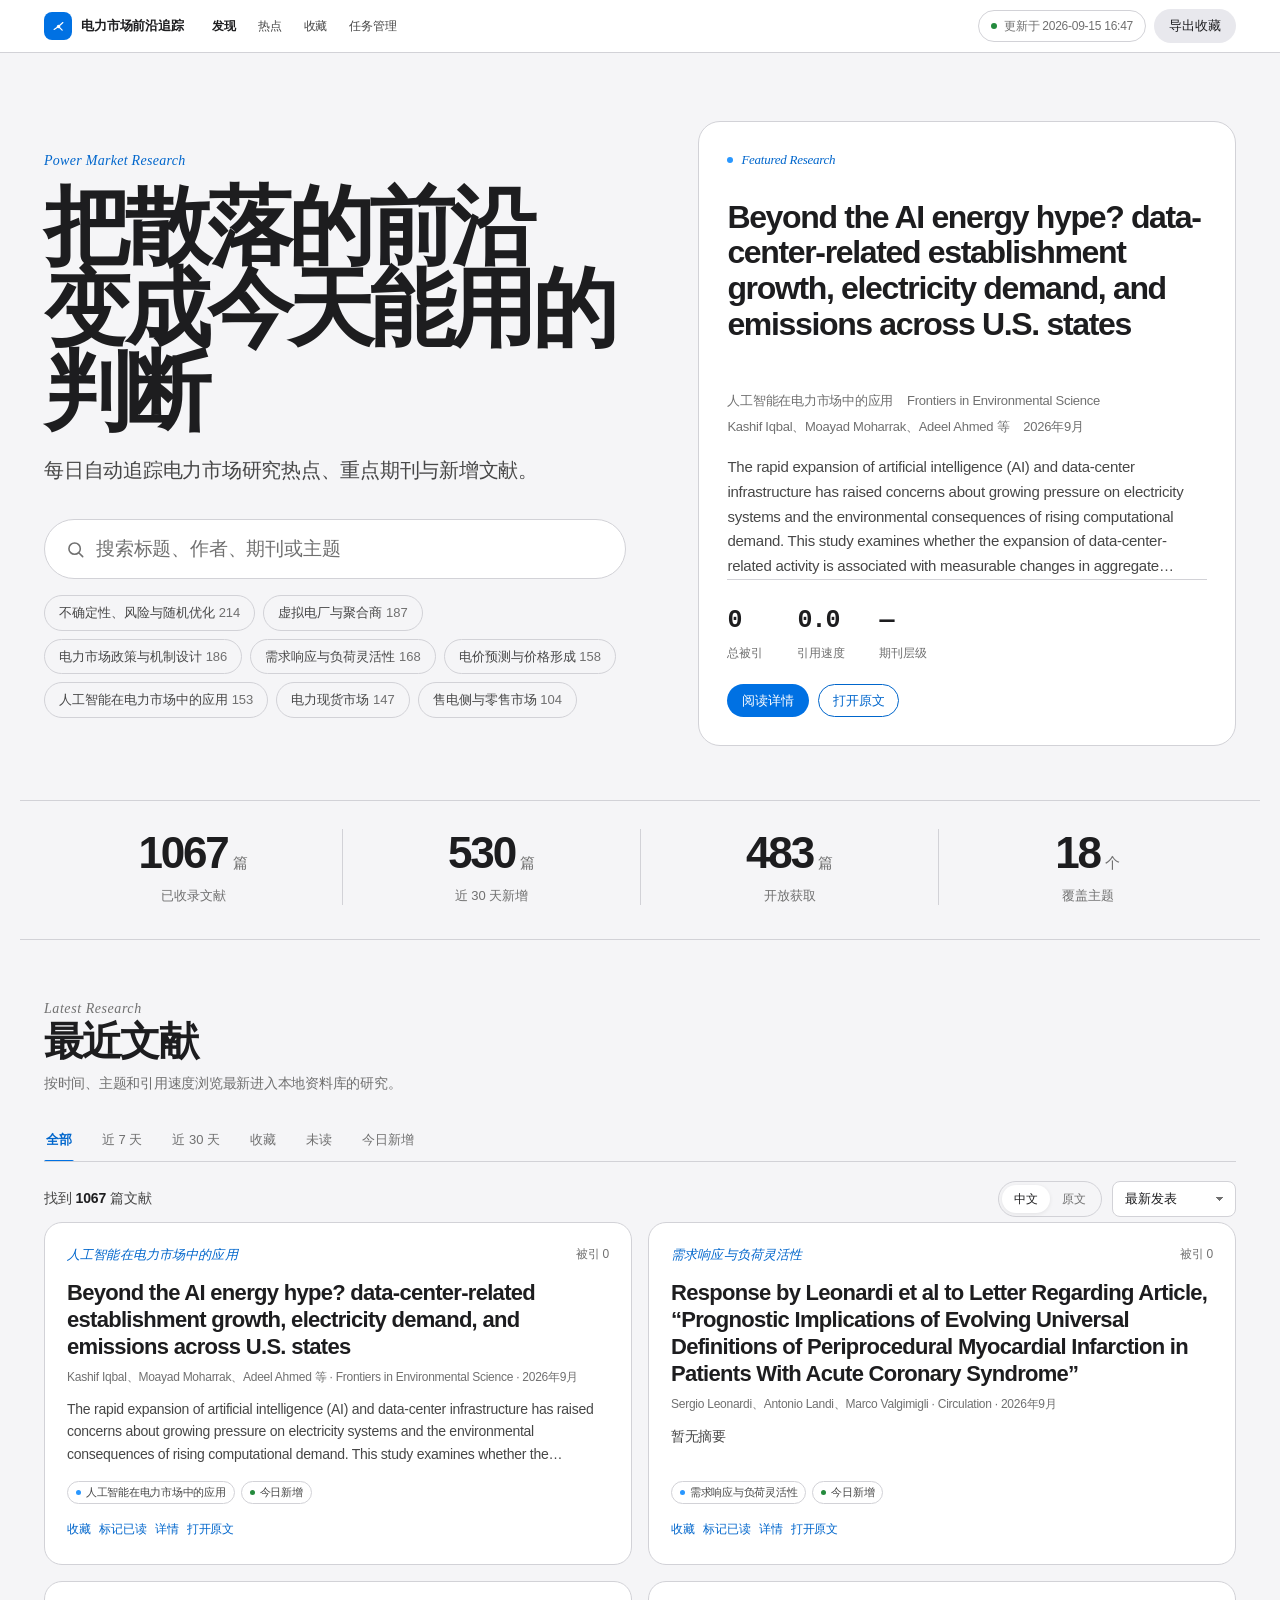
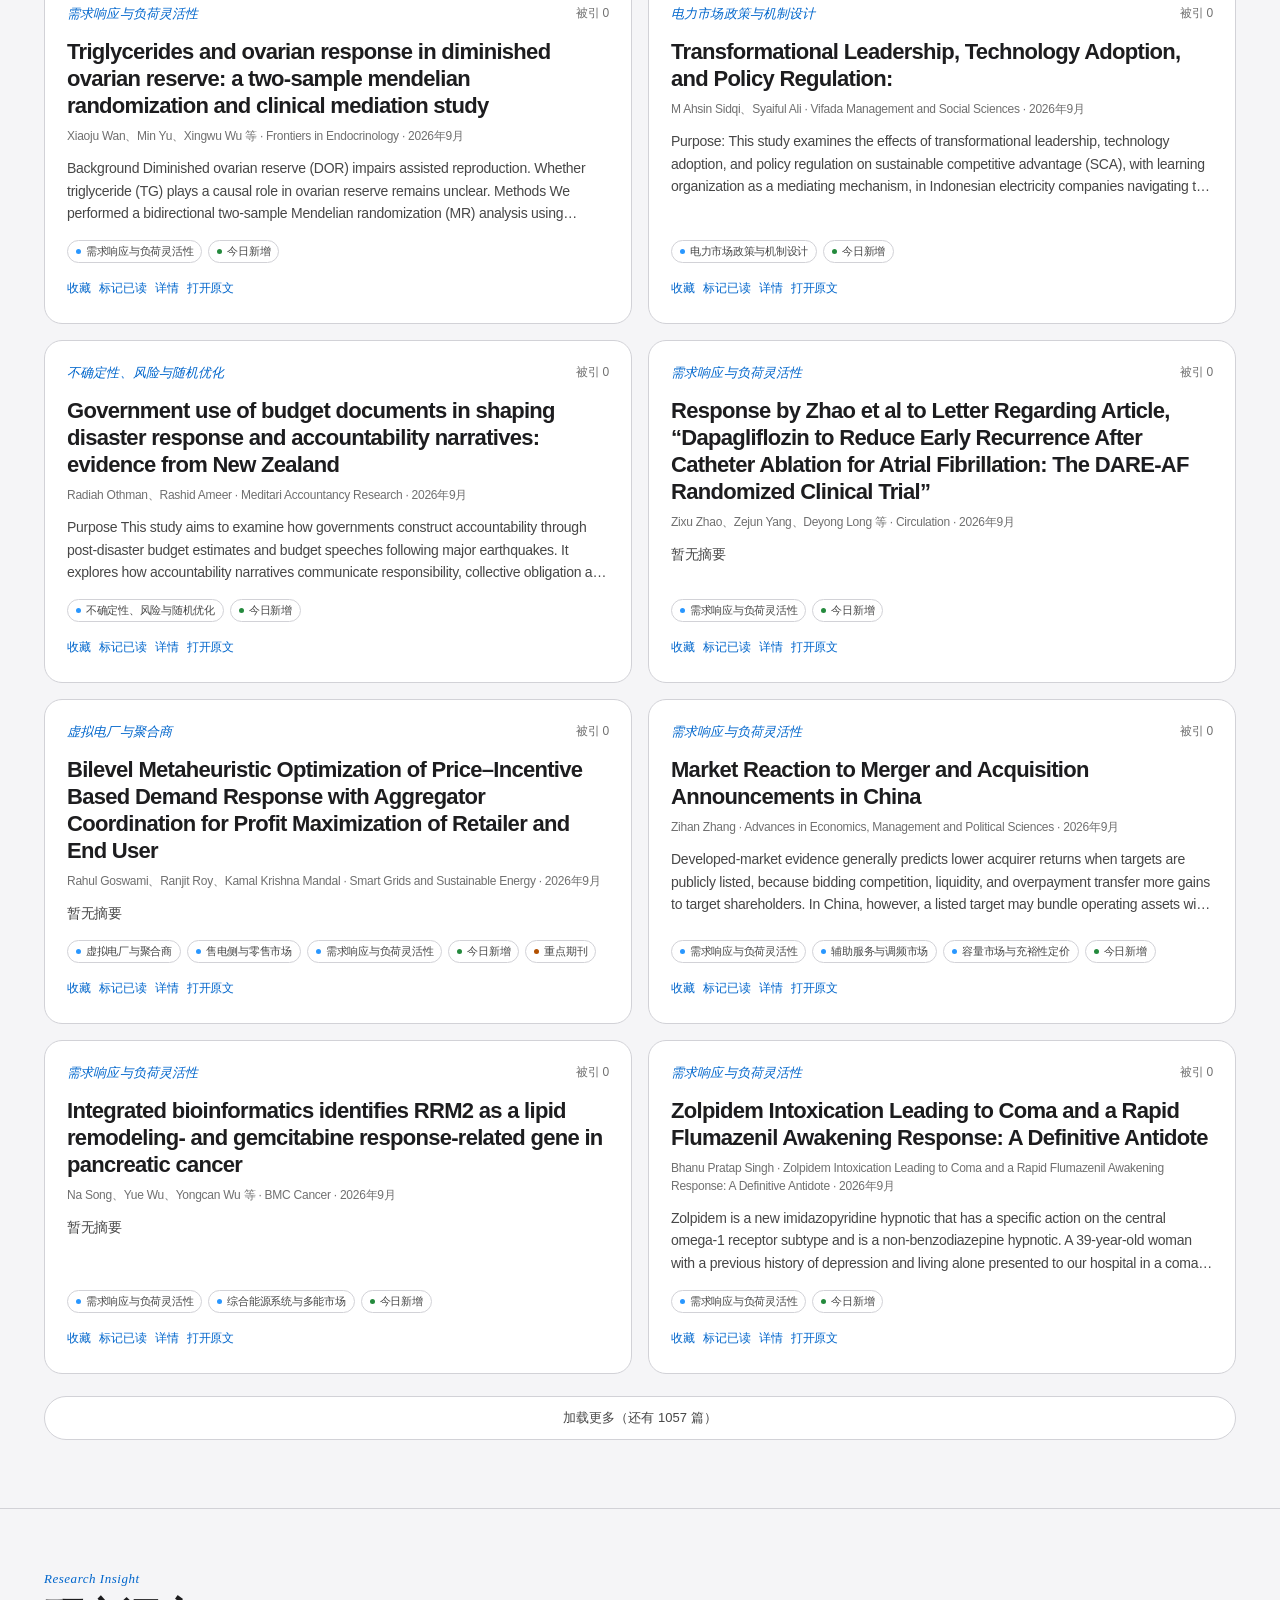
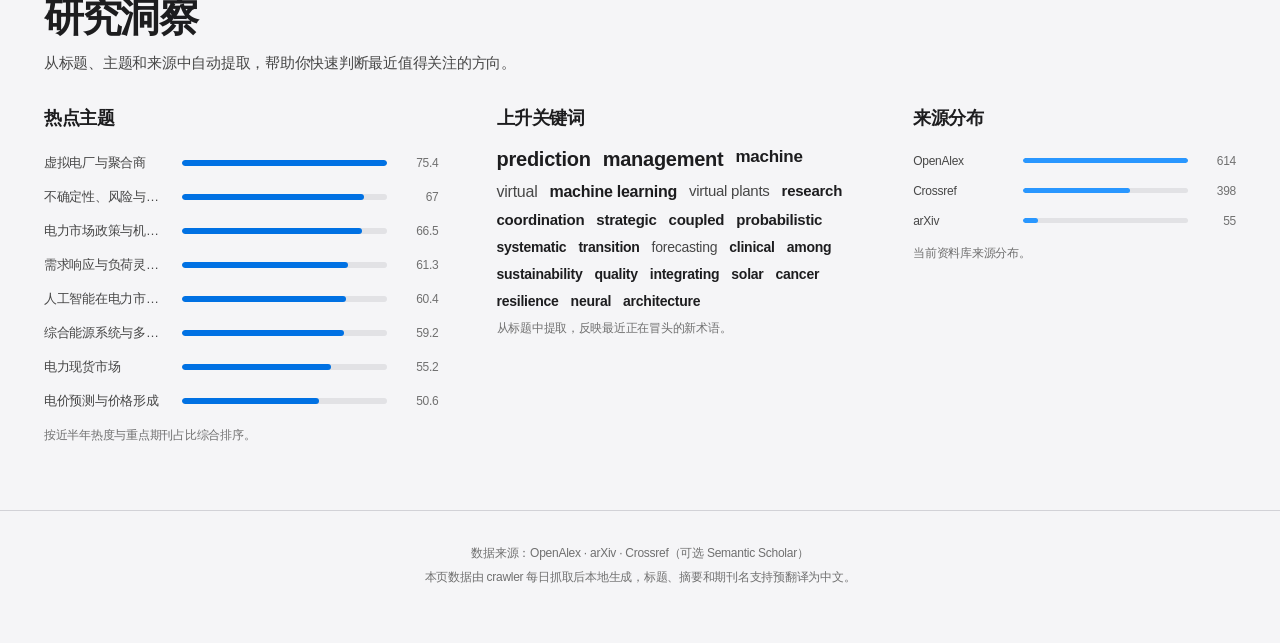
==== commit 40ec5008: "Update literature data 2026-09-15 16:47" ====
--- a/index.html
+++ b/index.html
@@ -28,6 +28,7 @@
         <a class="active" href="#">发现</a>
         <a href="#insights">热点</a>
         <a href="#" data-action="show-fav">收藏</a>
+        <a href="tasks.html">任务管理</a>
       </nav>
 
       <div class="nav-actions">
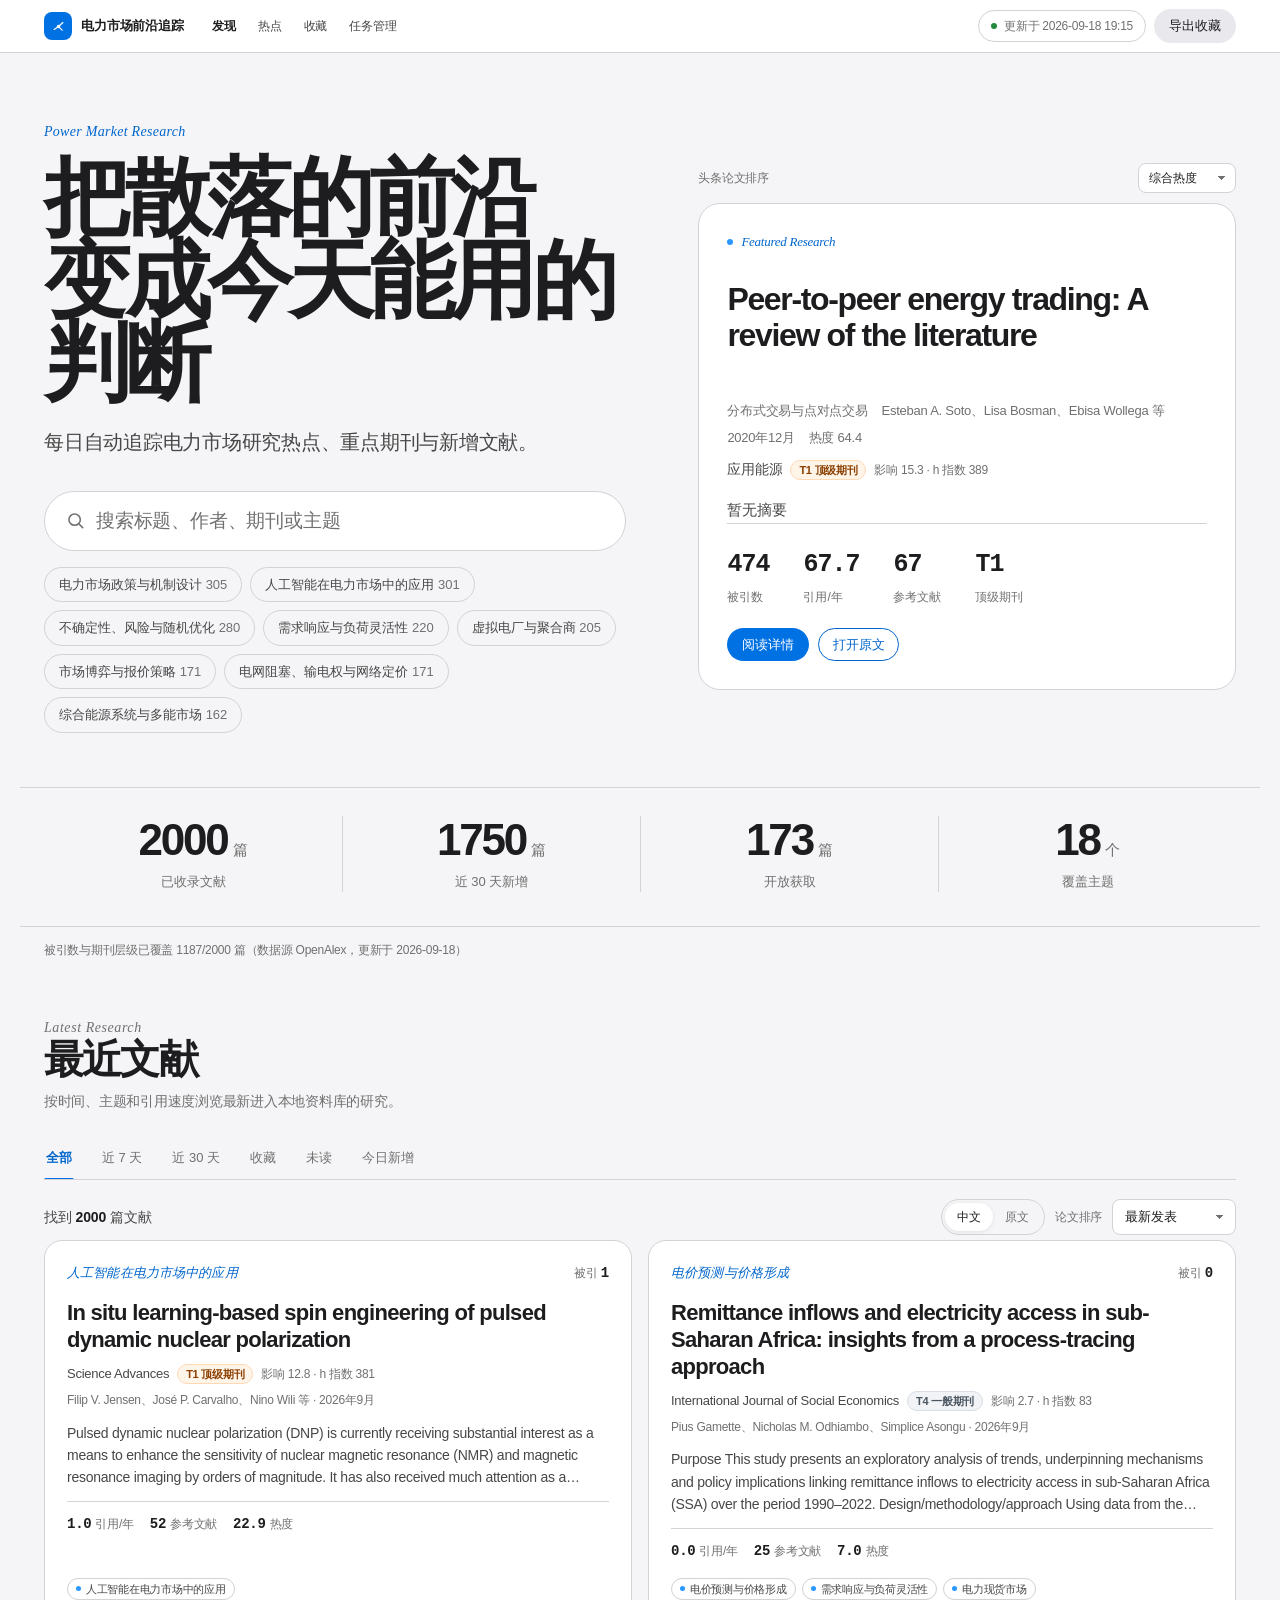
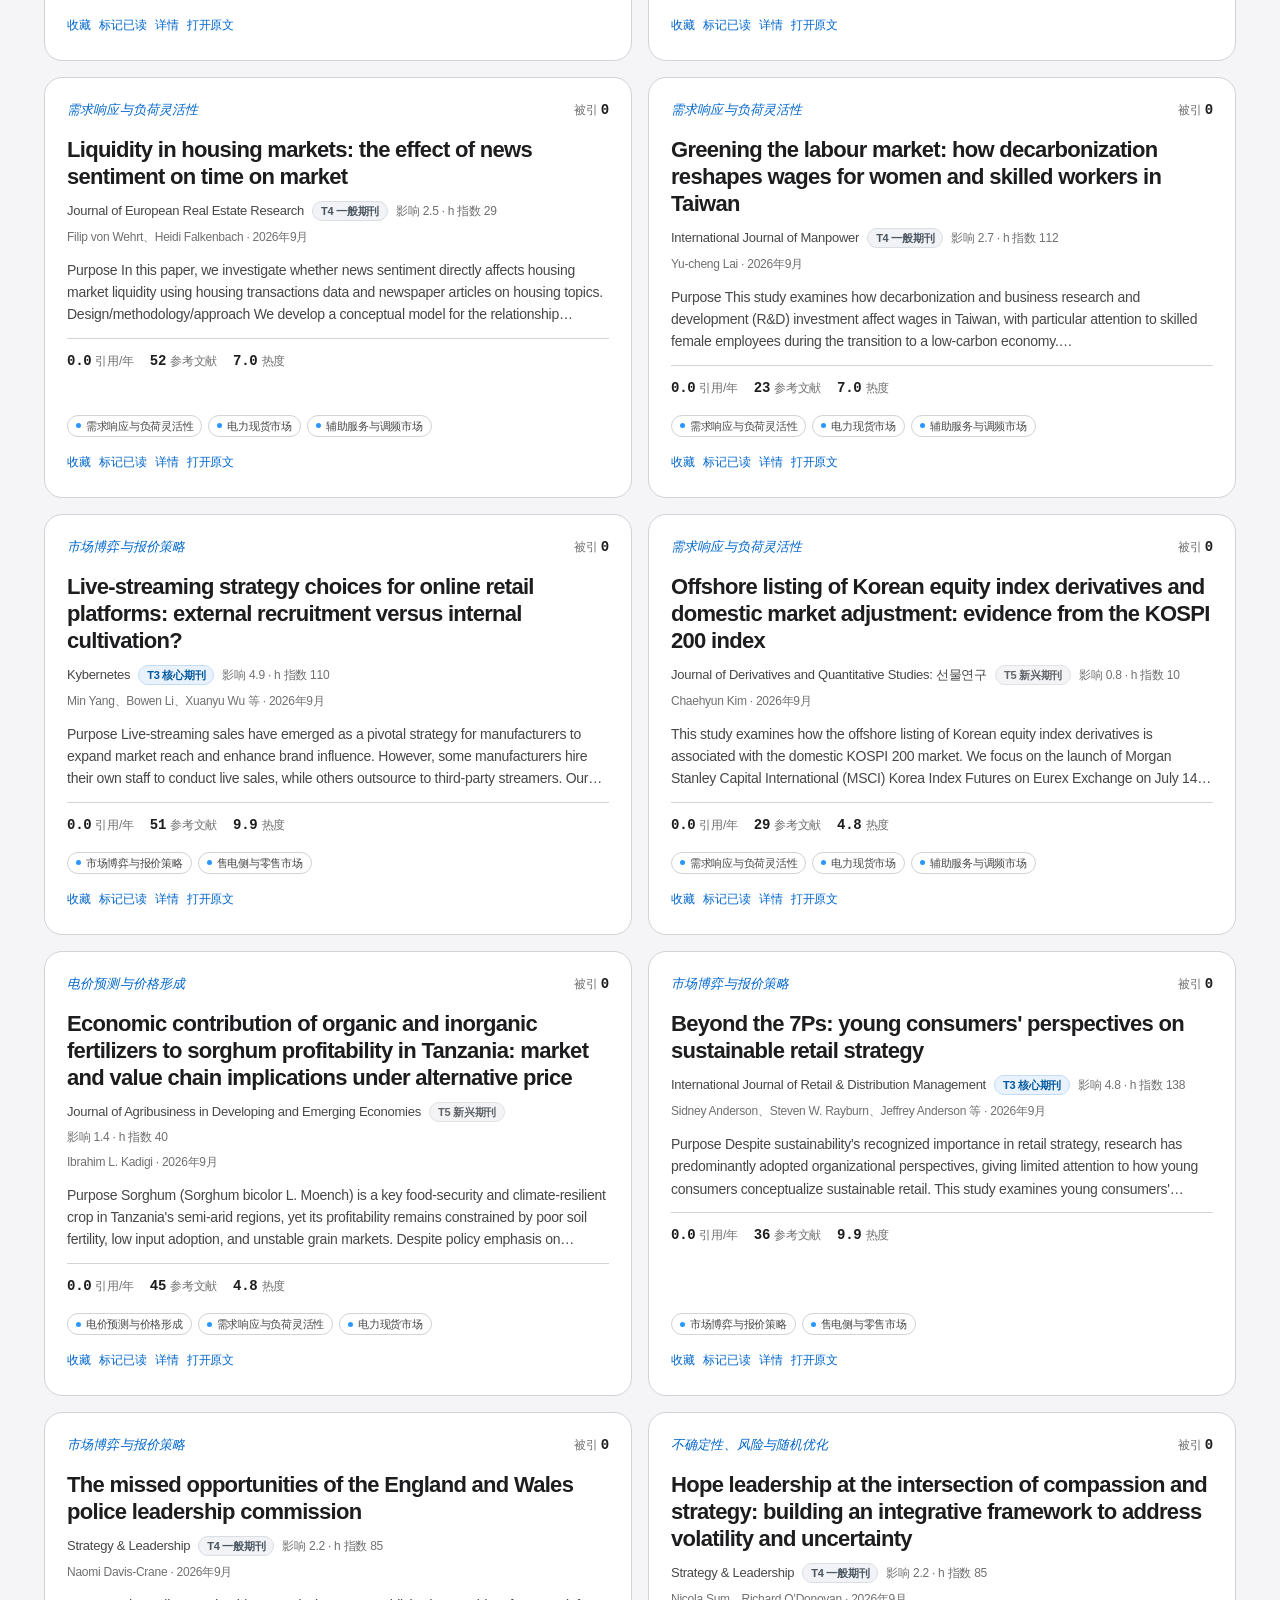
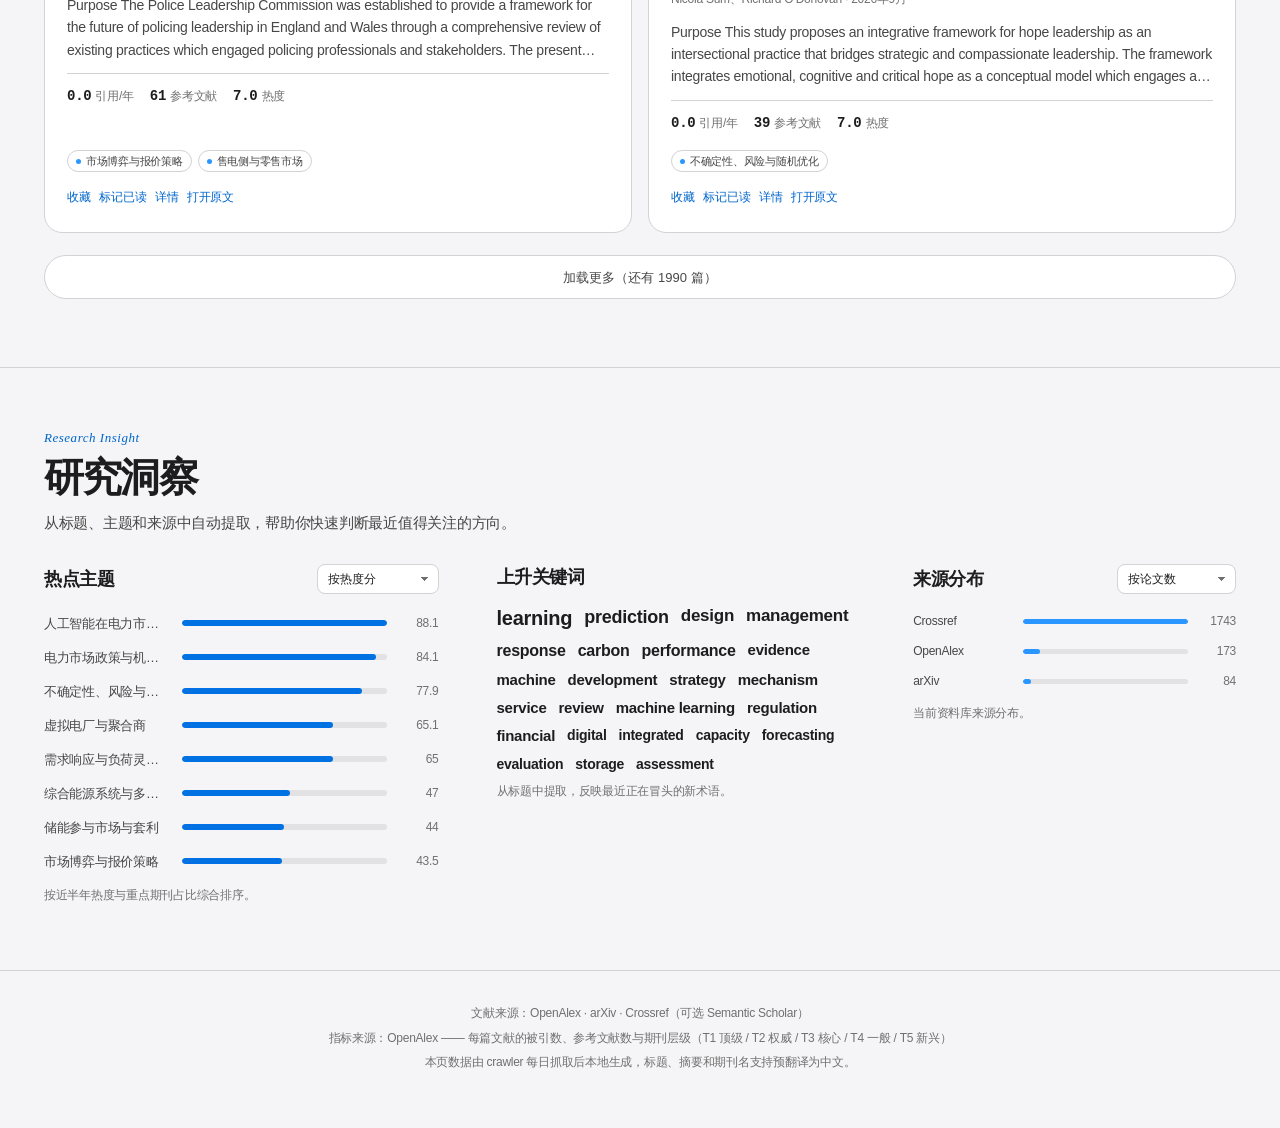
==== commit f590bffe: "feat: 补全每篇文献的被引/引用/期刊层级，并为每个板块加上排序 - 新增 crawler/metrics.py：按 DOI/标题批量回查 OpenAlex，补齐被引数、参考文献数、   期刊层级" ====
--- a/index.html
+++ b/index.html
@@ -58,11 +58,23 @@
       </div>
 
       <aside class="hero-visual">
+        <div class="block-toolbar">
+          <span class="block-label">头条论文排序</span>
+          <select class="sort-select compact" id="featuredSort" aria-label="头条论文排序方式">
+            <option value="heat">综合热度</option>
+            <option value="cited">被引数</option>
+            <option value="velocity">引用速度</option>
+            <option value="reference">参考文献数</option>
+            <option value="venue">期刊层级</option>
+            <option value="newest">最新发表</option>
+          </select>
+        </div>
         <div class="featured-card" id="featuredCard"></div>
       </aside>
     </section>
 
     <section class="metrics" id="metrics" aria-label="数据概况"></section>
+    <p class="metrics-note" id="metricsNote"></p>
 
     <section class="content-shell">
       <div class="content-head">
@@ -88,11 +100,16 @@
           <button class="lang-btn active" type="button" data-lang="zh">中文</button>
           <button class="lang-btn" type="button" data-lang="en">原文</button>
         </div>
+        <span class="block-label">论文排序</span>
         <select class="sort-select" id="sortSelect" aria-label="排序方式">
           <option value="newest">最新发表</option>
-          <option value="cited">总被引</option>
+          <option value="oldest">最早发表</option>
+          <option value="heat">综合热度</option>
+          <option value="cited">被引数</option>
           <option value="velocity">引用速度</option>
-          <option value="venue">重点期刊优先</option>
+          <option value="reference">参考文献数</option>
+          <option value="venue">期刊层级</option>
+          <option value="impact">期刊影响因子</option>
         </select>
       </div>
 
@@ -110,7 +127,16 @@
 
         <div class="insights-grid">
           <div class="insight">
-            <h3>热点主题</h3>
+            <div class="insight-head">
+              <h3>热点主题</h3>
+              <select class="sort-select compact" id="topicSort" aria-label="热点主题排序方式">
+                <option value="score">按热度分</option>
+                <option value="total">按论文总数</option>
+                <option value="recent30">按近 30 天新增</option>
+                <option value="impact">按平均引用速度</option>
+                <option value="top_venue_ratio">按重点期刊占比</option>
+              </select>
+            </div>
             <div id="hotTopics"></div>
             <p class="insight-note">按近半年热度与重点期刊占比综合排序。</p>
           </div>
@@ -122,7 +148,15 @@
           </div>
 
           <div class="insight">
-            <h3>来源分布</h3>
+            <div class="insight-head">
+              <h3>来源分布</h3>
+              <select class="sort-select compact" id="sourceSort" aria-label="来源分布排序方式">
+                <option value="count">按论文数</option>
+                <option value="cited">按平均被引</option>
+                <option value="recent">按近 30 天新增</option>
+                <option value="name">按名称</option>
+              </select>
+            </div>
             <div id="sourceStats"></div>
             <p class="insight-note">当前资料库来源分布。</p>
           </div>
@@ -132,7 +166,8 @@
   </main>
 
   <footer>
-    <p>数据来源：OpenAlex · arXiv · Crossref（可选 Semantic Scholar）</p>
+    <p>文献来源：OpenAlex · arXiv · Crossref（可选 Semantic Scholar）</p>
+    <p>指标来源：OpenAlex —— 每篇文献的被引数、参考文献数与期刊层级（T1 顶级 / T2 权威 / T3 核心 / T4 一般 / T5 新兴）</p>
     <p>本页数据由 crawler 每日抓取后本地生成，标题、摘要和期刊名支持预翻译为中文。</p>
   </footer>
 
@@ -143,7 +178,9 @@
         <button class="close-btn" id="closeDetail" type="button" aria-label="关闭">✕</button>
       </div>
       <div class="sheet-meta" id="detailMeta"></div>
+      <div class="sheet-metrics" id="detailMetrics"></div>
       <p class="sheet-abstract" id="detailAbstract"></p>
+      <div class="sheet-cite" id="detailCite"></div>
       <div class="sheet-actions" id="detailActions"></div>
     </div>
   </div>
--- a/assets/style.css
+++ b/assets/style.css
@@ -755,6 +755,13 @@
   font-variant-numeric: tabular-nums;
 }
 
+.card-cites b {
+  color: var(--carbon);
+  font-family: var(--font-mono);
+  font-size: 14px;
+  font-weight: 600;
+}
+
 .card-title {
   margin: 16px 0 0;
   padding: 0;
@@ -1132,6 +1139,207 @@
   animation: toast-in .24s var(--ease);
 }
 
+/* ------------------------------------------------ 各板块的排序控件 */
+
+.block-toolbar {
+  display: flex;
+  align-items: center;
+  justify-content: space-between;
+  gap: 10px;
+  margin-bottom: 10px;
+}
+
+.block-label {
+  color: var(--ash);
+  font-size: 12px;
+  white-space: nowrap;
+}
+
+.sort-select.compact {
+  height: 30px;
+  padding: 0 26px 0 10px;
+  background-position:
+    calc(100% - 13px) 12px,
+    calc(100% - 9px) 12px;
+  font-size: 12px;
+}
+
+.insight-head {
+  display: flex;
+  align-items: center;
+  justify-content: space-between;
+  gap: 10px;
+  margin-bottom: 12px;
+}
+
+.insight-head h3 { margin: 0; }
+
+.metrics-note {
+  width: min(1240px, 100%);
+  margin: 0 auto;
+  padding: 14px 24px 0;
+  color: var(--ash);
+  font-size: 12px;
+  line-height: 1.5;
+}
+
+/* ------------------------------------------------ 期刊名与文献指标 */
+
+.card-venue {
+  display: flex;
+  flex-wrap: wrap;
+  align-items: center;
+  gap: 6px 8px;
+  margin-top: 10px;
+}
+
+.venue-name {
+  color: var(--graphite);
+  font-size: 13px;
+  font-weight: 500;
+  min-width: 0;
+  overflow: hidden;
+  text-overflow: ellipsis;
+  white-space: nowrap;
+}
+
+.venue-meta {
+  color: var(--ash);
+  font-size: 12px;
+  font-variant-numeric: tabular-nums;
+}
+
+.tier-badge {
+  flex: none;
+  display: inline-flex;
+  align-items: center;
+  min-height: 20px;
+  padding: 1px 8px;
+  border: 1px solid var(--hairline);
+  border-radius: var(--radius-pill);
+  color: var(--graphite);
+  background: var(--surface-2);
+  font-size: 11px;
+  font-weight: 600;
+  white-space: nowrap;
+}
+
+.tier-badge.t1 { color: #8a3f00; background: #fff4e8; border-color: #ffd9b5; }
+.tier-badge.t2 { color: #1d6b3f; background: #eaf7ef; border-color: #c3e6d1; }
+.tier-badge.t3 { color: #00589f; background: #e9f2fd; border-color: #c3dcf6; }
+.tier-badge.t4 { color: #4a5560; background: #f1f3f6; border-color: #d9dee4; }
+.tier-badge.t5 { color: #5f6368; background: #f4f4f6; border-color: #e1e1e6; }
+.tier-badge.pre { color: #4b3f8f; background: #efecfb; border-color: #d8d2f3; }
+
+.card-metrics {
+  margin-top: 12px;
+  padding-top: 12px;
+  display: flex;
+  flex-wrap: wrap;
+  gap: 6px 16px;
+  border-top: 1px solid var(--hairline);
+}
+
+.metric-chip {
+  display: inline-flex;
+  align-items: baseline;
+  gap: 4px;
+  color: var(--ash);
+  font-size: 12px;
+  white-space: nowrap;
+}
+
+.metric-chip b {
+  color: var(--carbon);
+  font-family: var(--font-mono);
+  font-size: 14px;
+  font-weight: 600;
+  font-variant-numeric: tabular-nums;
+}
+
+.featured-card .card-venue { margin-top: 12px; }
+.featured-card .venue-name { font-size: 14px; }
+.featured-stats { flex-wrap: wrap; }
+
+/* ------------------------------------------------ 详情面板的指标与引用 */
+
+.sheet { overflow-y: auto; }
+
+.sheet-metrics { display: flex; flex-direction: column; gap: 8px; }
+
+/* 摘要限高，保证指标与引用格式在弹窗里直接可见 */
+.sheet-abstract {
+  max-height: 240px;
+  overflow-y: auto;
+}
+
+.detail-metrics-grid {
+  display: grid;
+  grid-template-columns: repeat(2, minmax(0, 1fr));
+  gap: 8px 20px;
+  padding: 14px 16px;
+  border: 1px solid var(--hairline);
+  border-radius: var(--radius-card);
+  background: var(--surface-2);
+}
+
+.detail-metric {
+  display: flex;
+  align-items: baseline;
+  justify-content: space-between;
+  gap: 10px;
+  min-width: 0;
+  font-size: 13px;
+}
+
+.detail-metric span {
+  flex: none;
+  color: var(--ash);
+}
+
+.detail-metric b {
+  min-width: 0;
+  color: var(--carbon);
+  font-weight: 600;
+  text-align: right;
+  font-variant-numeric: tabular-nums;
+  overflow-wrap: anywhere;
+}
+
+.detail-note {
+  margin: 0;
+  color: var(--ash);
+  font-size: 12px;
+  line-height: 1.5;
+}
+
+.sheet-cite {
+  display: flex;
+  flex-wrap: wrap;
+  align-items: center;
+  gap: 6px 10px;
+  padding: 10px 12px;
+  border: 1px solid var(--hairline);
+  border-radius: var(--radius-card);
+  background: var(--surface-2);
+}
+
+.cite-label {
+  flex: none;
+  color: var(--ash);
+  font-size: 12px;
+}
+
+.cite-text {
+  flex: 1 1 260px;
+  min-width: 0;
+  color: var(--graphite);
+  font-family: var(--font-mono);
+  font-size: 12px;
+  line-height: 1.5;
+  overflow-wrap: anywhere;
+}
+
 @keyframes fade-in {
   from { opacity: 0; }
   to { opacity: 1; }
@@ -1218,6 +1426,9 @@
   .sort-select { margin-left: auto; }
 
   .paper-card { padding: 18px; }
+  .featured-stats { gap: 22px; }
+  .detail-metrics-grid { grid-template-columns: 1fr; }
+  .block-toolbar { flex-wrap: wrap; }
 
   .insights-inner { padding: 42px 16px 48px; }
   .section-heading h2 { font-size: 34px; }
